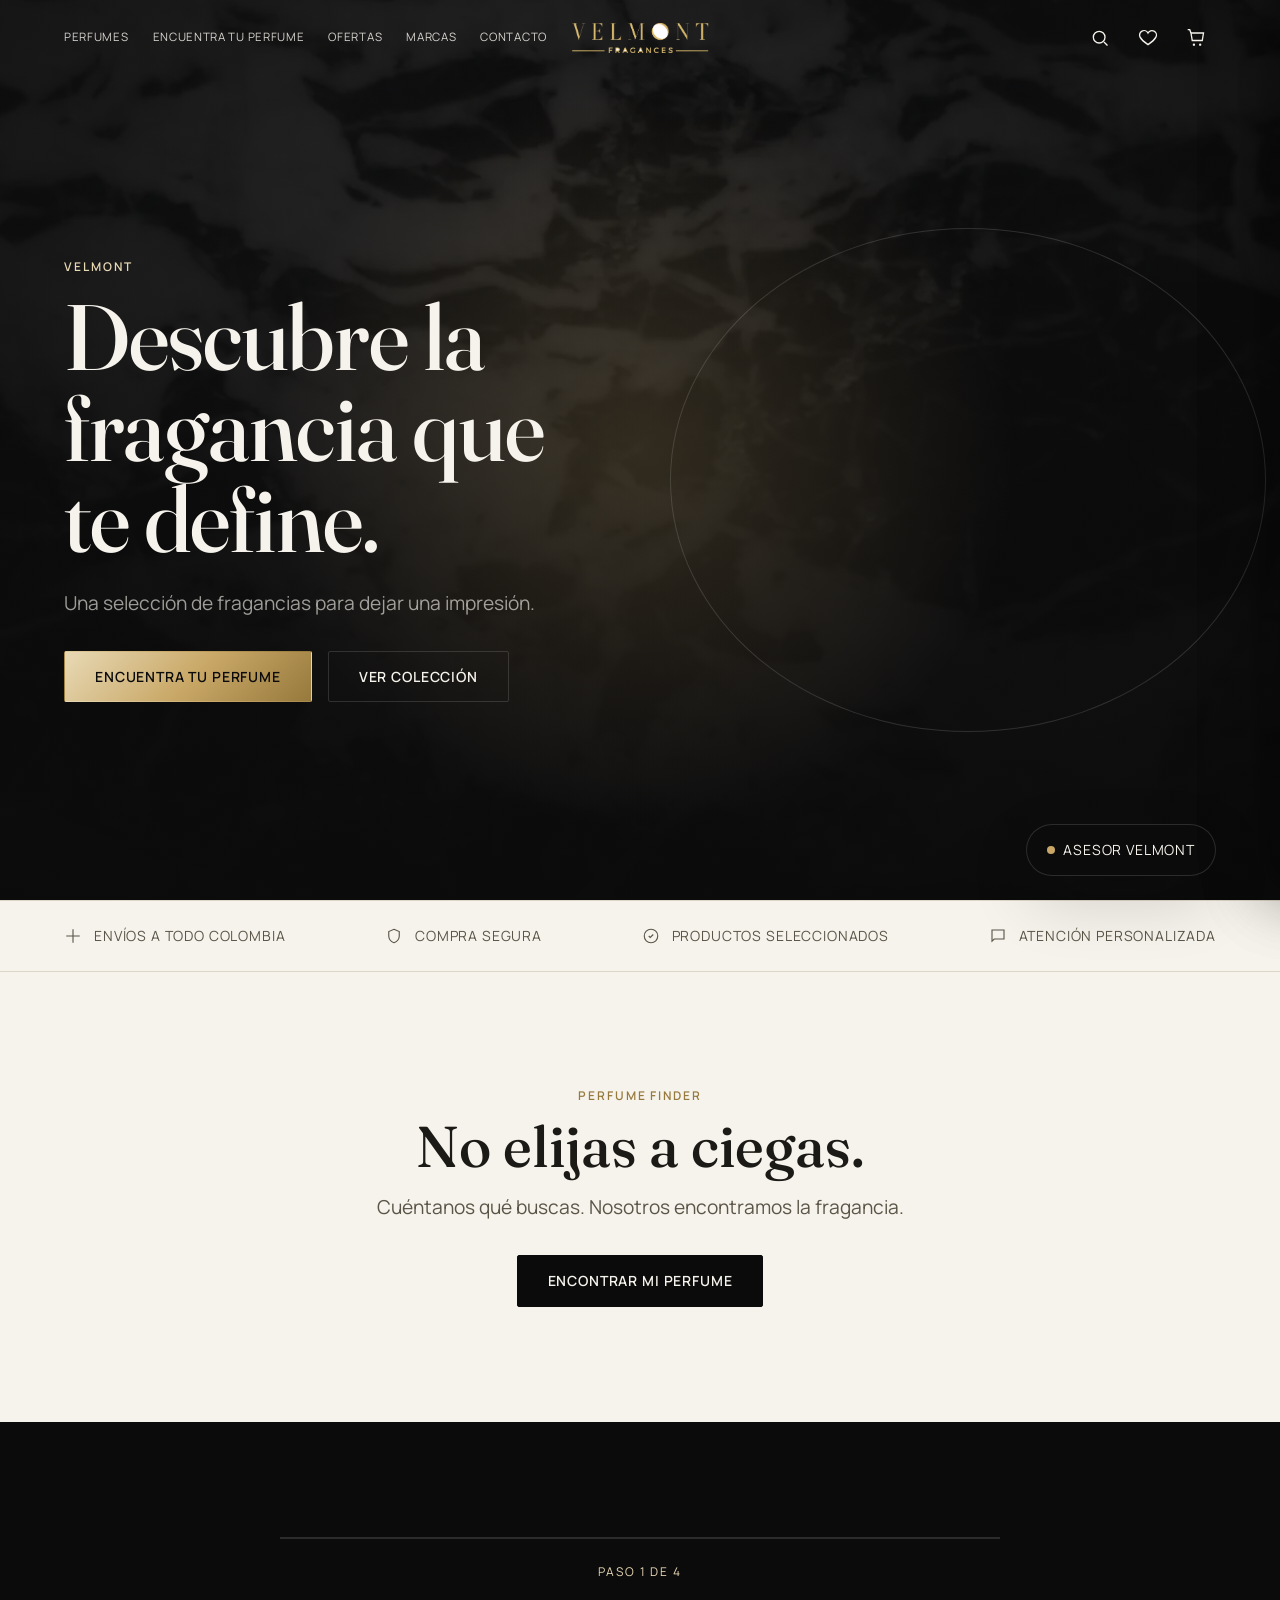
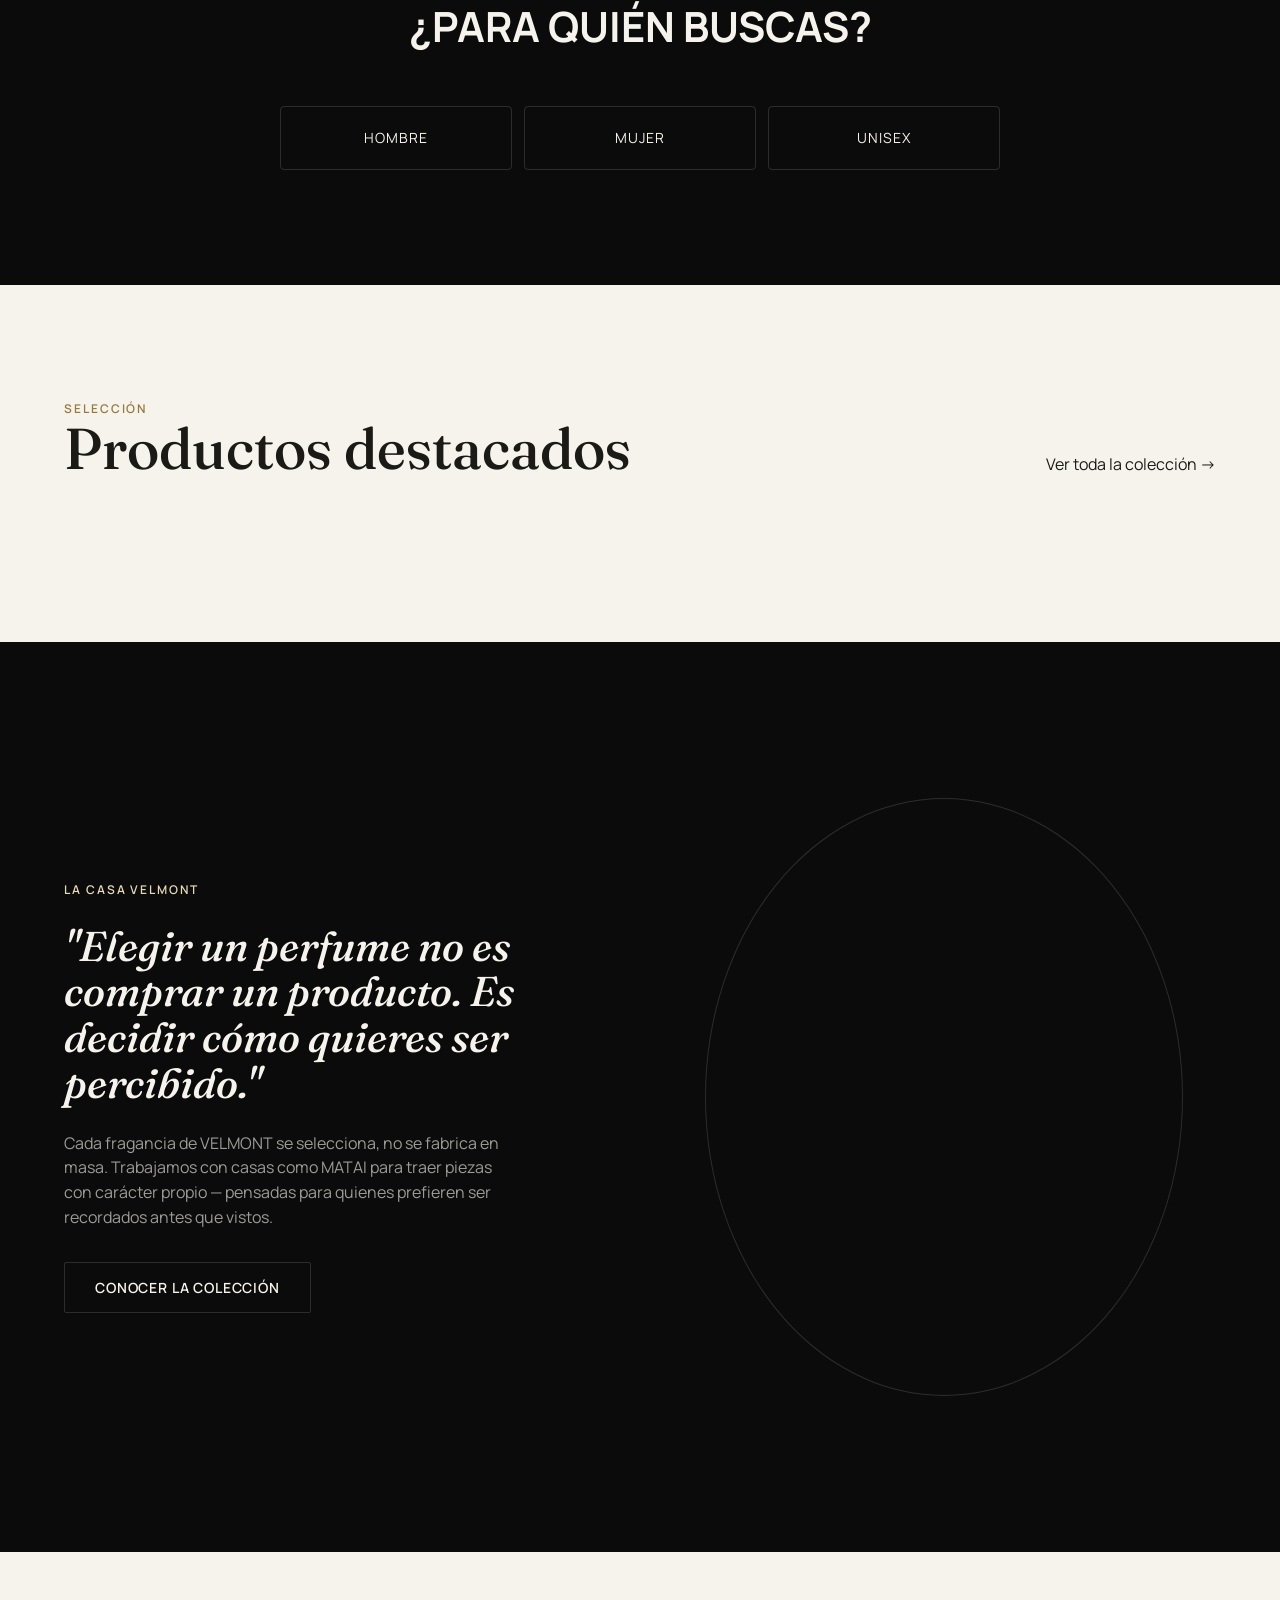
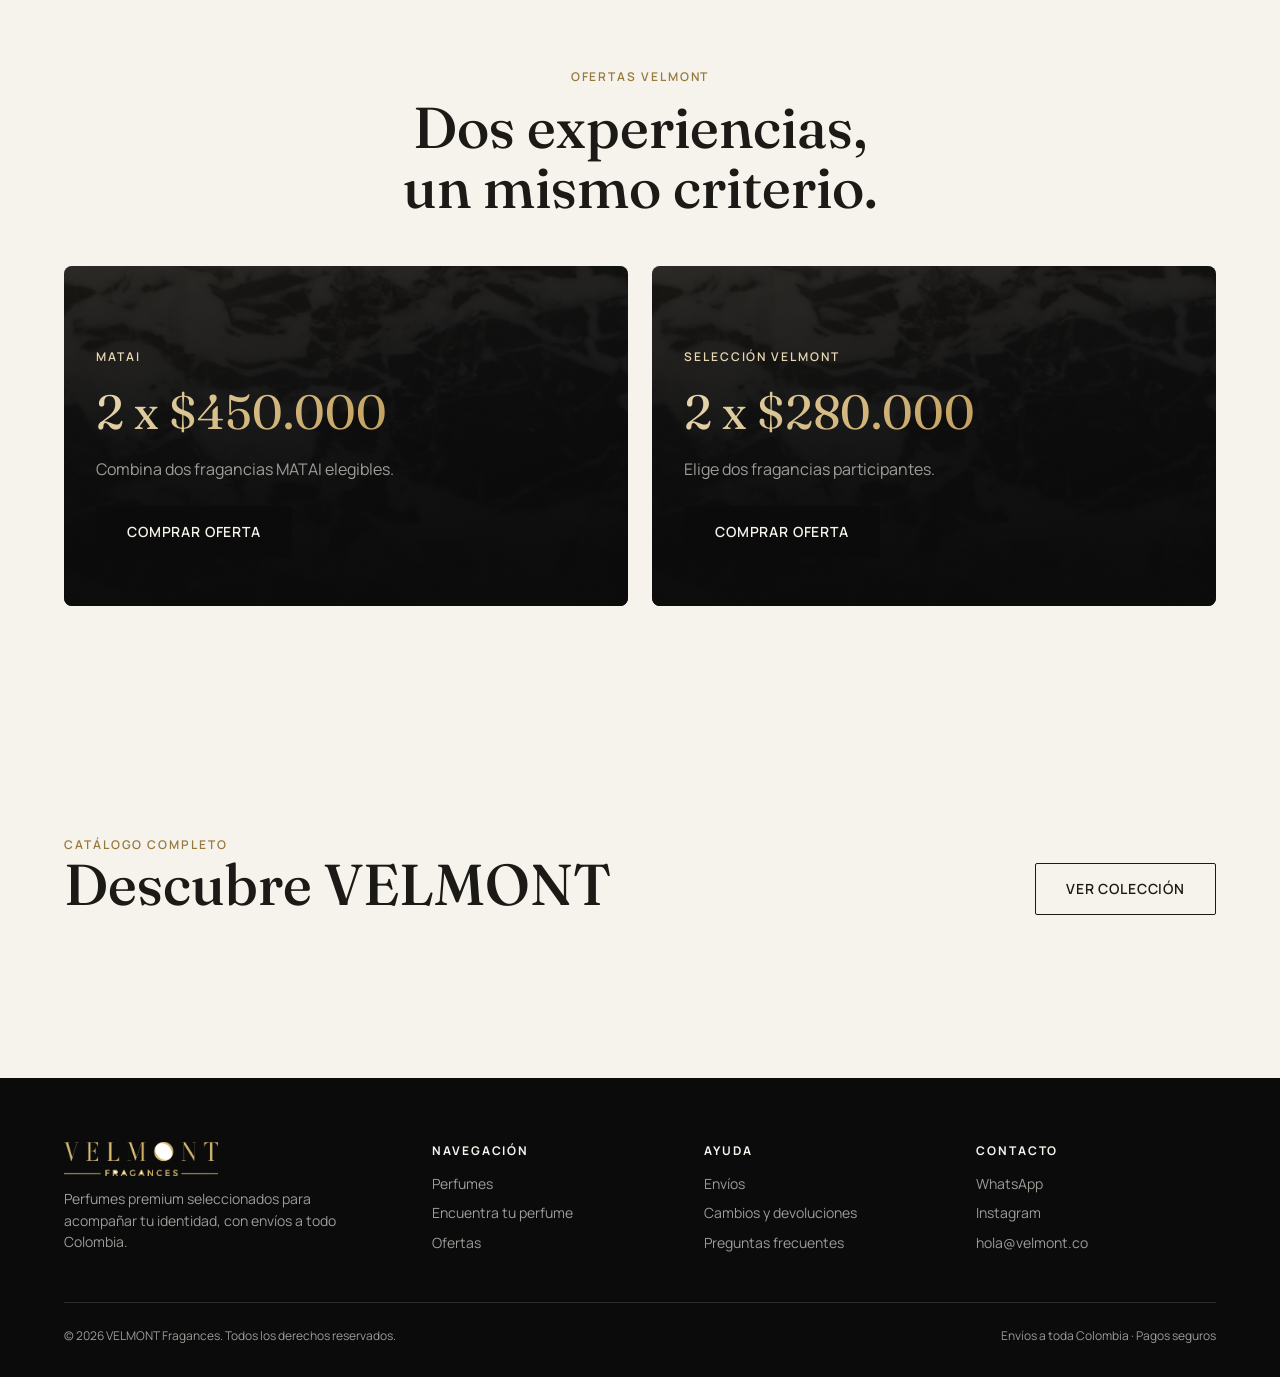
==== prototype/index.html @ fd4b8d19 "Add VELMONT prototype: full boutique perfume experience Complete static prototype (no build step) im" ====
<!doctype html>
<html lang="es">
<head>
<meta charset="utf-8">
<meta name="viewport" content="width=device-width, initial-scale=1">
<title>VELMONT — Tu fragancia. Tu identidad.</title>
<meta name="description" content="VELMONT: una selección de fragancias para dejar una impresión. Descubre tu perfume con nuestro asesor y encuentra tu identidad olfativa.">
<link rel="canonical" href="/">
<meta property="og:title" content="VELMONT — Tu fragancia. Tu identidad.">
<meta property="og:description" content="Una selección de fragancias para dejar una impresión.">
<meta property="og:type" content="website">
<link rel="icon" href="assets/img/logo/favicon-32.png" sizes="32x32">
<link rel="icon" href="assets/img/logo/favicon-192.png" sizes="192x192">
<link rel="apple-touch-icon" href="assets/img/logo/favicon-180.png">
<link rel="preconnect" href="https://fonts.googleapis.com">
<link rel="preconnect" href="https://fonts.gstatic.com" crossorigin>
<link rel="preload" as="image" href="assets/img/logo/velmont-logo-full@2x.png">
<link href="https://fonts.googleapis.com/css2?family=Fraunces:ital,opsz,wght@0,9..144,400;0,9..144,500;0,9..144,600;1,9..144,500&family=Manrope:wght@400;500;600;700&display=swap" rel="stylesheet">
<link rel="stylesheet" href="assets/css/tokens.css">
<link rel="stylesheet" href="assets/css/base.css">
<link rel="stylesheet" href="assets/css/components.css">
<script type="application/ld+json">
{
  "@context": "https://schema.org",
  "@type": "Organization",
  "name": "VELMONT",
  "description": "Boutique de perfumería. Una selección de fragancias para dejar una impresión.",
  "url": "/"
}
</script>
</head>
<body>

<div data-loading-screen>
  <div style="text-align:center">
    <img class="loading-mark" src="assets/img/logo/velmont-logo-full@2x.png" alt="VELMONT">
    <div class="loading-rule"></div>
  </div>
</div>

<header class="site-header" data-header>
  <div class="container site-header__inner">
    <nav class="site-header__nav">
      <a href="/collection.html" class="link-underline">Perfumes</a>
      <a href="/index.html#finder" class="link-underline">Encuentra tu perfume</a>
      <a href="/index.html#ofertas" class="link-underline">Ofertas</a>
      <a href="/index.html#marcas" class="link-underline">Marcas</a>
      <a href="/index.html#contacto" class="link-underline">Contacto</a>
    </nav>
    <a href="/" class="site-header__logo"><img src="assets/img/logo/velmont-wordmark.png" alt="VELMONT"></a>
    <div class="site-header__actions">
      <button class="icon-btn" data-search-open aria-label="Buscar">
        <svg width="20" height="20" viewBox="0 0 24 24" fill="none" stroke="currentColor" stroke-width="1.6"><circle cx="11" cy="11" r="7"/><path d="m21 21-4.3-4.3"/></svg>
      </button>
      <button class="icon-btn" data-favorites-open aria-label="Favoritos">
        <svg width="20" height="20" viewBox="0 0 24 24" fill="none" stroke="currentColor" stroke-width="1.6"><path d="M12 20s-7-4.4-9.5-9A5 5 0 0 1 12 6a5 5 0 0 1 9.5 5c-2.5 4.6-9.5 9-9.5 9Z"/></svg>
        <span class="cart-badge is-hidden" data-favorites-count>0</span>
      </button>
      <button class="icon-btn" data-cart-open aria-label="Carrito">
        <svg width="20" height="20" viewBox="0 0 24 24" fill="none" stroke="currentColor" stroke-width="1.6"><path d="M6 6h15l-1.5 9h-12z"/><path d="M6 6 4.5 2H2"/><circle cx="9.5" cy="20" r="1.4" fill="currentColor" stroke="none"/><circle cx="17" cy="20" r="1.4" fill="currentColor" stroke="none"/></svg>
        <span class="cart-badge is-hidden" data-cart-count>0</span>
      </button>
      <button class="icon-btn nav-toggle" data-nav-toggle aria-label="Abrir menú" aria-expanded="false">
        <svg width="20" height="20" viewBox="0 0 24 24" fill="none" stroke="currentColor" stroke-width="1.6"><path d="M3 6h18M3 12h18M3 18h18"/></svg>
      </button>
    </div>
  </div>
</header>

<div class="nav-panel" data-nav-panel>
  <button class="icon-btn nav-panel__close" data-nav-toggle aria-label="Cerrar menú">&times;</button>
  <nav class="nav-panel__links">
    <a href="/collection.html">Perfumes</a>
    <a href="/index.html#finder">Encuentra tu perfume</a>
    <a href="/index.html#ofertas">Ofertas</a>
    <a href="/index.html#marcas">Marcas</a>
    <a href="/index.html#contacto">Contacto</a>
    <button type="button" data-favorites-open>Favoritos</button>
  </nav>
</div>

<main>

  <!-- HERO -->
  <section class="hero" data-hero-parallax data-surface="dark">
    <div class="hero__bg" data-parallax-layer="-8"></div>
    <div class="hero__scrim"></div>
    <div class="hero__glow" data-parallax-layer="6"></div>
    <div class="container hero__inner">
      <div class="hero__copy" data-reveal>
        <p class="eyebrow hero__eyebrow">VELMONT</p>
        <h1 class="h-display hero__title">Descubre la<br>fragancia que<br>te define.</h1>
        <p class="lede hero__lede">Una selección de fragancias para dejar una impresión.</p>
        <div class="hero__ctas">
          <a href="#finder" class="btn btn--primary">Encuentra tu perfume</a>
          <a href="/collection.html" class="btn btn--ghost">Ver colección</a>
        </div>
      </div>
      <div class="hero__stage">
        <div class="hero__ring" data-parallax-layer="10"></div>
        <div class="hero__bottle" id="hero-bottle" data-parallax-layer="26"></div>
      </div>
    </div>
  </section>

  <!-- TRUST BAR -->
  <section class="trust-bar">
    <div class="container trust-bar__inner">
      <div class="trust-item"><svg viewBox="0 0 24 24" fill="none" stroke="currentColor" stroke-width="1.5"><path d="M3 12h18M12 3v18"/></svg>Envíos a todo Colombia</div>
      <div class="trust-item"><svg viewBox="0 0 24 24" fill="none" stroke="currentColor" stroke-width="1.5"><path d="M12 3l7 3v6c0 4.5-3 7.5-7 9-4-1.5-7-4.5-7-9V6z"/></svg>Compra segura</div>
      <div class="trust-item"><svg viewBox="0 0 24 24" fill="none" stroke="currentColor" stroke-width="1.5"><circle cx="12" cy="12" r="9"/><path d="M9 12l2 2 4-4"/></svg>Productos seleccionados</div>
      <div class="trust-item"><svg viewBox="0 0 24 24" fill="none" stroke="currentColor" stroke-width="1.5"><path d="M4 4h16v12H7l-3 3z"/></svg>Atención personalizada</div>
    </div>
  </section>

  <!-- NO SABES QUE PERFUME ELEGIR -->
  <section class="section finder-teaser" id="finder">
    <div class="container">
      <p class="eyebrow" data-reveal>Perfume finder</p>
      <h2 class="h-section finder-teaser__title" data-reveal>No elijas a ciegas.</h2>
      <p class="lede finder-teaser__lede" data-reveal>Cuéntanos qué buscas. Nosotros encontramos la fragancia.</p>
      <a href="#finder-quiz" class="btn btn--primary finder-teaser__cta" data-reveal>Encontrar mi perfume</a>
    </div>
  </section>

  <!-- FINDER -->
  <section class="section finder-section" id="finder-quiz" data-surface="dark">
    <div class="container" data-finder-root></div>
  </section>

  <!-- DESTACADOS -->
  <section class="section" data-surface="light">
    <div class="container">
      <div class="section-head section-head--split">
        <div>
          <p class="eyebrow" data-reveal>Selección</p>
          <h2 class="h-section" data-reveal>Productos destacados</h2>
        </div>
        <a href="/collection.html" class="link-underline" data-reveal>Ver toda la colección →</a>
      </div>
      <div class="product-grid" data-layout="editorial" data-featured-grid></div>
    </div>
  </section>

  <!-- EDITORIAL -->
  <section class="section editorial" data-surface="dark">
    <div class="container editorial__inner">
      <div data-reveal>
        <p class="eyebrow">La casa VELMONT</p>
        <p class="h-editorial editorial__quote">"Elegir un perfume no es comprar un producto. Es decidir cómo quieres ser percibido."</p>
        <p class="editorial__body">Cada fragancia de VELMONT se selecciona, no se fabrica en masa. Trabajamos con casas como MATAI para traer piezas con carácter propio — pensadas para quienes prefieren ser recordados antes que vistos.</p>
        <a href="/collection.html" class="btn btn--ghost" style="margin-top:32px">Conocer la colección</a>
      </div>
      <div class="editorial__figure" data-reveal id="editorial-bottle"></div>
    </div>
  </section>

  <!-- OFERTAS -->
  <section class="section" id="ofertas" data-surface="light">
    <div class="section-head section-head--center container">
      <p class="eyebrow" data-reveal>Ofertas VELMONT</p>
      <h2 class="h-section" data-reveal>Dos experiencias, un mismo criterio.</h2>
    </div>
    <div class="container offers-grid">
      <article class="offer-card" data-reveal>
        <div class="offer-card__content">
          <p class="eyebrow offer-card__eyebrow">MATAI</p>
          <p class="offer-card__price gold-text">2 x $450.000</p>
          <p class="offer-card__copy">Combina dos fragancias MATAI elegibles.</p>
          <a href="/collection.html?promo=matai" class="btn btn--primary offer-card__cta">Comprar oferta</a>
        </div>
      </article>
      <article class="offer-card" data-reveal data-reveal-delay="1">
        <div class="offer-card__content">
          <p class="eyebrow offer-card__eyebrow">Selección VELMONT</p>
          <p class="offer-card__price gold-text">2 x $280.000</p>
          <p class="offer-card__copy">Elige dos fragancias participantes.</p>
          <a href="/collection.html?promo=seleccion" class="btn btn--primary offer-card__cta">Comprar oferta</a>
        </div>
      </article>
    </div>
  </section>

  <!-- COLECCION PREVIEW -->
  <section class="section" data-surface="light" id="marcas">
    <div class="container">
      <div class="section-head section-head--split">
        <div>
          <p class="eyebrow" data-reveal>Catálogo completo</p>
          <h2 class="h-section" data-reveal>Descubre VELMONT</h2>
        </div>
        <a href="/collection.html" class="btn btn--ghost" data-reveal>Ver colección</a>
      </div>
      <div class="product-grid" data-collection-preview></div>
    </div>
  </section>

</main>

<footer class="site-footer">
  <div class="container">
    <div class="site-footer__top">
      <div class="site-footer__brand">
        <img src="assets/img/logo/velmont-wordmark.png" alt="VELMONT">
        <p>Perfumes premium seleccionados para acompañar tu identidad, con envíos a todo Colombia.</p>
      </div>
      <div>
        <h4>Navegación</h4>
        <ul>
          <li><a href="/collection.html" class="link-underline">Perfumes</a></li>
          <li><a href="/index.html#finder" class="link-underline">Encuentra tu perfume</a></li>
          <li><a href="/index.html#ofertas" class="link-underline">Ofertas</a></li>
        </ul>
      </div>
      <div>
        <h4>Ayuda</h4>
        <ul>
          <li><a href="#" class="link-underline">Envíos</a></li>
          <li><a href="#" class="link-underline">Cambios y devoluciones</a></li>
          <li><a href="#" class="link-underline">Preguntas frecuentes</a></li>
        </ul>
      </div>
      <div id="contacto">
        <h4>Contacto</h4>
        <ul>
          <li><a href="#" class="link-underline">WhatsApp</a></li>
          <li><a href="#" class="link-underline">Instagram</a></li>
          <li><a href="#" class="link-underline">hola@velmont.co</a></li>
        </ul>
      </div>
    </div>
    <div class="site-footer__bottom">
      <span>© 2026 VELMONT Fragances. Todos los derechos reservados.</span>
      <span>Envíos a toda Colombia · Pagos seguros</span>
    </div>
  </div>
</footer>

<div data-cart-root></div>
<div data-favorites-root></div>
<div data-search-root></div>
<div data-assistant-root></div>

<script type="module" src="assets/js/home.js"></script>
</body>
</html>
---- prototype/assets/css/tokens.css ----
/* ==========================================================================
   VELMONT — Design Tokens
   Boutique de perfumería + editorial de lujo.
   Paleta: negro profundo, blanco/hueso, neutros cálidos, dorado (metal, no amarillo).
   ========================================================================== */

:root{
  /* ---- Color: base ---- */
  --black:        #0B0B0C;
  --black-soft:   #141311;
  --ink:          #1C1A16;
  --paper:        #F6F3EC;
  --paper-dim:    #EFEAE0;
  --sand:         #E7E1D3;
  --taupe:        #8C8272;
  --taupe-dark:   #5B5548;
  --line:         #DDD6C6;
  --line-on-dark: rgba(246,243,236,0.14);

  /* ---- Color: gold (metal gradient, never flat yellow) ---- */
  --gold-light:   #E8D9B5;
  --gold:         #C9A867;
  --gold-deep:    #96793C;
  --gold-grad:    linear-gradient(135deg, var(--gold-light) 0%, var(--gold) 52%, var(--gold-deep) 100%);
  --gold-grad-soft: linear-gradient(135deg, var(--gold-light) 0%, var(--gold) 100%);

  /* ---- Color: semantic ---- */
  --surface: var(--paper);
  --surface-alt: var(--paper-dim);
  --on-surface: var(--ink);
  --on-surface-dim: var(--taupe-dark);
  --surface-inverse: var(--black);
  --on-surface-inverse: var(--paper);
  --on-surface-inverse-dim: rgba(246,243,236,0.62);

  /* ---- Type ---- */
  --font-display: 'Fraunces', 'Iowan Old Style', Georgia, serif;
  --font-body: 'Manrope', 'Segoe UI', -apple-system, sans-serif;

  --tracking-label: 0.16em;
  --tracking-wide: 0.06em;

  /* Fluid type scale */
  --fs-display-1: clamp(2.6rem, 6vw + 1rem, 6.4rem);
  --fs-display-2: clamp(2rem, 4vw + 1rem, 3.6rem);
  --fs-h2: clamp(1.6rem, 2.4vw + 1rem, 2.6rem);
  --fs-h3: clamp(1.2rem, 1.2vw + 1rem, 1.5rem);
  --fs-body-lg: clamp(1.05rem, 0.4vw + 1rem, 1.2rem);
  --fs-body: 1rem;
  --fs-small: 0.875rem;
  --fs-label: 0.75rem;

  /* ---- Spacing (8pt-ish rhythm) ---- */
  --sp-1: 4px;
  --sp-2: 8px;
  --sp-3: 12px;
  --sp-4: 16px;
  --sp-5: 24px;
  --sp-6: 32px;
  --sp-7: 48px;
  --sp-8: 64px;
  --sp-9: 96px;
  --sp-10: 128px;

  --section-pad-y: clamp(56px, 9vw, 140px);
  --gutter: clamp(20px, 5vw, 64px);
  --max-w: 1440px;

  /* ---- Motion ---- */
  --ease-out: cubic-bezier(.16,1,.3,1);
  --ease-in-out: cubic-bezier(.65,0,.35,1);
  --dur-fast: 180ms;
  --dur-base: 320ms;
  --dur-slow: 560ms;

  /* ---- Elevation ---- */
  --shadow-sm: 0 2px 8px rgba(11,11,12,0.06);
  --shadow-md: 0 12px 32px rgba(11,11,12,0.10);
  --shadow-lg: 0 24px 64px rgba(11,11,12,0.16);
  --shadow-gold: 0 8px 24px rgba(150,121,60,0.25);

  --radius-sm: 2px;
  --radius-md: 4px;
  --radius-lg: 8px;

  --header-h: 76px;
}

/* Data-surface hook so components can flip contexts cleanly (light block vs dark block) */
[data-surface="dark"]{
  --surface: var(--black);
  --surface-alt: var(--black-soft);
  --on-surface: var(--paper);
  --on-surface-dim: rgba(246,243,236,0.62);
  --line: var(--line-on-dark);
}
---- prototype/assets/css/base.css ----
/* ==========================================================================
   VELMONT — Base: reset, tipografia, layout, utilidades
   ========================================================================== */

*, *::before, *::after { box-sizing: border-box; }
html { -webkit-text-size-adjust: 100%; scroll-behavior: smooth; }
@media (prefers-reduced-motion: reduce) { html { scroll-behavior: auto; } }

html.no-scroll, html.no-scroll body { overflow: hidden; height: 100%; }

body {
  margin: 0;
  background: var(--surface);
  color: var(--on-surface);
  font-family: var(--font-body);
  font-size: var(--fs-body);
  line-height: 1.55;
  -webkit-font-smoothing: antialiased;
  overflow-x: hidden;
}

img, svg { max-width: 100%; display: block; }
a { color: inherit; text-decoration: none; }
button { font: inherit; color: inherit; background: none; border: 0; cursor: pointer; }
input { font: inherit; }
ul { list-style: none; margin: 0; padding: 0; }
h1, h2, h3, h4, p { margin: 0; }

::selection { background: var(--gold); color: var(--black); }

/* ---- Tipografia ---- */
.eyebrow {
  font-family: var(--font-body);
  font-size: var(--fs-label);
  letter-spacing: var(--tracking-label);
  text-transform: uppercase;
  color: var(--gold-deep);
  font-weight: 600;
}
[data-surface="dark"] .eyebrow { color: var(--gold-light); }

.h-display { font-family: var(--font-display); font-size: var(--fs-display-1); line-height: 0.98; font-weight: 500; letter-spacing: -0.01em; }
.h-section { font-family: var(--font-display); font-size: var(--fs-display-2); line-height: 1.04; font-weight: 500; }
.h-editorial { font-family: var(--font-display); font-size: var(--fs-h2); line-height: 1.1; font-weight: 500; font-style: italic; }
.h-card { font-family: var(--font-display); font-size: var(--fs-h3); font-weight: 500; }

.lede { font-size: var(--fs-body-lg); color: var(--on-surface-dim); max-width: 46ch; }

.gold-text {
  background: var(--gold-grad);
  -webkit-background-clip: text; background-clip: text; color: transparent;
}

/* ---- Layout ---- */
.container {
  max-width: var(--max-w);
  margin-inline: auto;
  padding-inline: var(--gutter);
}

.section {
  padding-block: var(--section-pad-y);
  position: relative;
}

.section-head {
  display: flex;
  flex-direction: column;
  gap: var(--sp-3);
  margin-bottom: var(--sp-7);
  max-width: 640px;
}
.section-head--center { margin-inline: auto; text-align: center; align-items: center; }
.section-head--split { flex-direction: row; align-items: flex-end; justify-content: space-between; max-width: none; gap: var(--sp-5); }
@media (max-width: 720px) { .section-head--split { flex-direction: column; align-items: flex-start; } }

.visually-hidden {
  position: absolute; width: 1px; height: 1px; padding: 0; margin: -1px;
  overflow: hidden; clip: rect(0,0,0,0); white-space: nowrap; border: 0;
}

/* ---- Botones ---- */
.btn {
  display: inline-flex; align-items: center; justify-content: center; gap: var(--sp-2);
  padding: 14px 30px;
  font-size: var(--fs-small);
  font-weight: 600;
  letter-spacing: var(--tracking-wide);
  text-transform: uppercase;
  border-radius: var(--radius-sm);
  transition: transform var(--dur-fast) var(--ease-out), box-shadow var(--dur-fast) var(--ease-out), background var(--dur-fast), color var(--dur-fast), border-color var(--dur-fast);
  white-space: nowrap;
}
.btn--primary {
  background: var(--black);
  color: var(--paper);
  border: 1px solid var(--black);
}
.btn--primary:hover { background: var(--ink); box-shadow: var(--shadow-md); transform: translateY(-1px); }
[data-surface="dark"] .btn--primary { background: var(--gold-grad); color: var(--black); border-color: transparent; }
[data-surface="dark"] .btn--primary:hover { box-shadow: var(--shadow-gold); }

.btn--ghost {
  background: transparent;
  color: var(--on-surface);
  border: 1px solid var(--on-surface);
}
.btn--ghost:hover { background: var(--on-surface); color: var(--surface); }
[data-surface="dark"] .btn--ghost { border-color: var(--line-on-dark); color: var(--paper); }
[data-surface="dark"] .btn--ghost:hover { background: var(--paper); color: var(--black); }

.btn--tiny { padding: 9px 16px; font-size: 0.7rem; }
.btn--block { width: 100%; }
.btn:disabled { opacity: 0.4; cursor: not-allowed; transform: none !important; }

.link-underline {
  position: relative;
  padding-bottom: 2px;
  background-image: var(--gold-grad);
  background-size: 0% 1px;
  background-repeat: no-repeat;
  background-position: left bottom;
  transition: background-size var(--dur-base) var(--ease-out);
}
.link-underline:hover { background-size: 100% 1px; }

.icon-btn {
  width: 40px; height: 40px;
  display: inline-flex; align-items: center; justify-content: center;
  font-size: 1.4rem; line-height: 1;
  border-radius: 50%;
  transition: background var(--dur-fast);
}
.icon-btn:hover { background: rgba(0,0,0,0.06); }
[data-surface="dark"] .icon-btn:hover { background: rgba(255,255,255,0.1); }

/* ---- Reveal on scroll ---- */
[data-reveal] {
  opacity: 0;
  transform: translateY(24px);
  transition: opacity 700ms var(--ease-out), transform 700ms var(--ease-out);
}
[data-reveal].is-revealed { opacity: 1; transform: translateY(0); }
[data-reveal="fade"] { transform: none; }
[data-reveal-delay="1"] { transition-delay: 90ms; }
[data-reveal-delay="2"] { transition-delay: 180ms; }
[data-reveal-delay="3"] { transition-delay: 270ms; }

/* ---- Loading screen ---- */
[data-loading-screen] {
  position: fixed; inset: 0; z-index: 999;
  background: var(--black);
  display: flex; align-items: center; justify-content: center;
  transition: opacity 650ms var(--ease-in-out);
}
[data-loading-screen].is-hidden { opacity: 0; pointer-events: none; }
.loading-mark { width: min(46vw, 220px); opacity: 0; animation: loadingIn 900ms var(--ease-out) forwards; }
.loading-rule { width: 120px; height: 1px; background: var(--gold-grad); margin: var(--sp-4) auto 0; transform: scaleX(0); animation: ruleIn 700ms 500ms var(--ease-out) forwards; }
@keyframes loadingIn { from { opacity: 0; transform: translateY(10px) scale(0.98); filter: blur(6px); } to { opacity: 1; transform: none; filter: blur(0); } }
@keyframes ruleIn { to { transform: scaleX(1); } }
@media (prefers-reduced-motion: reduce) {
  .loading-mark, .loading-rule { animation: none; opacity: 1; transform: none; }
}

/* ---- Toast ---- */
.toast {
  position: fixed; left: 50%; bottom: 28px; transform: translate(-50%, 16px);
  background: var(--black); color: var(--paper);
  padding: 12px 22px; border-radius: 999px;
  font-size: var(--fs-label); letter-spacing: var(--tracking-label); text-transform: uppercase;
  opacity: 0; pointer-events: none; z-index: 400;
  transition: opacity var(--dur-base) var(--ease-out), transform var(--dur-base) var(--ease-out);
  box-shadow: var(--shadow-lg);
}
.toast.is-visible { opacity: 1; transform: translate(-50%, 0); pointer-events: auto; }

@media (max-width: 640px) {
  .btn { padding: 13px 22px; }
}
---- prototype/assets/css/components.css ----
/* ==========================================================================
   VELMONT — Componentes
   ========================================================================== */

/* ---------------- Header ---------------- */
.site-header {
  position: fixed; top: 0; left: 0; right: 0; z-index: 200;
  height: var(--header-h);
  display: flex; align-items: center;
  background: transparent;
  border-bottom: 1px solid transparent;
  transition: background var(--dur-base) var(--ease-out), border-color var(--dur-base) var(--ease-out), backdrop-filter var(--dur-base);
}
.site-header.is-scrolled {
  background: rgba(11,11,12,0.72);
  backdrop-filter: blur(14px) saturate(140%);
  -webkit-backdrop-filter: blur(14px) saturate(140%);
  border-bottom-color: var(--line-on-dark);
}
body[data-header-theme="light"] .site-header.is-scrolled {
  background: rgba(246,243,236,0.82);
  border-bottom-color: var(--line);
}
.site-header__inner {
  width: 100%;
  position: relative;
  display: flex;
  align-items: center;
  justify-content: space-between;
  gap: var(--sp-4);
}
.site-header__nav { display: flex; gap: var(--sp-5); }
.site-header__nav a {
  font-size: 0.72rem; letter-spacing: var(--tracking-wide); text-transform: uppercase;
  white-space: nowrap;
  color: var(--paper); opacity: 0.86;
  transition: opacity var(--dur-fast);
}
body[data-header-theme="light"] .site-header__nav a { color: var(--ink); }
.site-header__nav a:hover { opacity: 1; }

.site-header__logo {
  position: absolute; left: 50%; top: 50%; transform: translate(-50%, -50%);
  display: flex; align-items: center;
}
.site-header__logo img { height: 30px; width: auto; }

.site-header__actions { margin-left: auto; display: flex; align-items: center; justify-content: flex-end; gap: var(--sp-2); }
.site-header__actions .icon-btn { color: var(--paper); position: relative; }
body[data-header-theme="light"] .site-header__actions .icon-btn { color: var(--ink); }
.cart-badge {
  position: absolute; top: 2px; right: 2px;
  min-width: 16px; height: 16px; padding: 0 3px;
  border-radius: 999px; background: var(--gold-grad); color: var(--black);
  font-size: 10px; font-weight: 700; line-height: 16px; text-align: center;
}
.cart-badge.is-hidden { display: none; }

.nav-toggle { display: none; }

@media (max-width: 960px) {
  .site-header__nav { display: none; }
  .nav-toggle { display: inline-flex; }
  .site-header__logo img { height: 24px; }
  [data-favorites-open] { display: none; }
}

@media (max-width: 420px) {
  .site-header__logo img { height: 19px; }
  .site-header__actions { gap: 0; }
  .site-header__actions .icon-btn { width: 34px; height: 34px; }
}

/* mobile nav panel */
.nav-panel {
  position: fixed; inset: 0; z-index: 210;
  background: var(--black); color: var(--paper);
  transform: translateY(-100%);
  transition: transform var(--dur-slow) var(--ease-in-out);
  display: flex; flex-direction: column;
  padding: var(--sp-7) var(--gutter);
}
.nav-panel.is-open { transform: translateY(0); }
.nav-panel__close { align-self: flex-end; color: var(--paper); }
.nav-panel__links { display: flex; flex-direction: column; gap: var(--sp-5); margin-top: var(--sp-8); }
.nav-panel__links a, .nav-panel__links button { font-family: var(--font-display); font-size: 2rem; text-align: left; }

/* ---------------- Hero ---------------- */
.hero {
  position: relative;
  min-height: 100svh;
  display: flex; align-items: center;
  background: var(--black); color: var(--paper);
  overflow: hidden;
}
.hero__bg {
  position: absolute; inset: -4%;
  background-image: url('../img/marble-dark.webp');
  background-size: cover; background-position: center;
  opacity: 0.5;
}
.hero__scrim {
  position: absolute; inset: 0;
  background: radial-gradient(120% 90% at 50% 20%, rgba(11,11,12,0.35) 0%, rgba(11,11,12,0.88) 62%, var(--black) 100%);
}
.hero__glow {
  position: absolute; width: 60vw; height: 60vw; max-width: 760px; max-height: 760px;
  border-radius: 50%;
  background: radial-gradient(circle, rgba(201,168,103,0.20) 0%, rgba(201,168,103,0) 70%);
  top: 8%; left: 50%; transform: translateX(-50%);
  pointer-events: none;
}
.hero__inner {
  position: relative; z-index: 2;
  width: 100%;
  padding-top: calc(var(--header-h) + var(--sp-7));
  padding-bottom: var(--sp-8);
  display: grid;
  grid-template-columns: 1.1fr 0.9fr;
  align-items: center;
  gap: var(--sp-7);
}
.hero__copy { max-width: 560px; }
.hero__eyebrow { color: var(--gold-light); }
.hero__title { margin-top: var(--sp-4); color: var(--paper); }
.hero__lede { margin-top: var(--sp-5); color: var(--on-surface-inverse-dim); }
.hero__ctas { margin-top: var(--sp-6); display: flex; gap: var(--sp-4); flex-wrap: wrap; }

.hero__stage { position: relative; display: flex; align-items: center; justify-content: center; min-height: 420px; }
.hero__bottle { width: min(60vw, 320px); filter: drop-shadow(0 40px 60px rgba(0,0,0,0.55)); }
.hero__bottle svg { width: 100%; height: auto; }
.hero__ring {
  position: absolute; width: 120%; height: 120%;
  border: 1px solid var(--line-on-dark); border-radius: 50%;
}

@media (max-width: 960px) {
  .hero__inner { grid-template-columns: 1fr; text-align: left; }
  .hero__stage { order: -1; min-height: 260px; }
  .hero__bottle { width: 180px; }
}

/* ---------------- Trust bar ---------------- */
.trust-bar {
  border-block: 1px solid var(--line);
  background: var(--surface);
}
.trust-bar__inner {
  display: flex; flex-wrap: wrap; justify-content: space-between; gap: var(--sp-5);
  padding-block: var(--sp-5);
}
.trust-item { display: flex; align-items: center; gap: var(--sp-3); font-size: var(--fs-small); letter-spacing: var(--tracking-wide); text-transform: uppercase; color: var(--on-surface-dim); }
.trust-item svg { width: 18px; height: 18px; flex: none; }

/* ---------------- Finder teaser ---------------- */
.finder-teaser {
  background: var(--surface);
  text-align: center;
}
.finder-teaser__title { margin-top: var(--sp-3); }
.finder-teaser__lede { margin: var(--sp-4) auto 0; }
.finder-teaser__cta { margin-top: var(--sp-6); }

/* ---------------- Finder (quiz) ---------------- */
.finder-section { background: var(--black); color: var(--paper); }
.finder { max-width: 720px; margin-inline: auto; text-align: center; }
.finder__progress { height: 2px; background: var(--line-on-dark); margin-bottom: var(--sp-5); }
.finder__progress-fill { height: 100%; background: var(--gold-grad); transition: width var(--dur-slow) var(--ease-out); }
.finder__step-label { font-size: var(--fs-label); letter-spacing: var(--tracking-label); text-transform: uppercase; color: var(--gold-light); }
.finder__title { margin-top: var(--sp-3); font-size: var(--fs-h2); }
.finder__options {
  margin-top: var(--sp-7);
  display: grid; grid-template-columns: repeat(auto-fit, minmax(150px, 1fr)); gap: var(--sp-3);
}
.finder__option {
  padding: 20px 14px;
  border: 1px solid var(--line-on-dark);
  border-radius: var(--radius-md);
  font-size: var(--fs-small); letter-spacing: var(--tracking-wide); text-transform: uppercase;
  transition: border-color var(--dur-fast), background var(--dur-fast), transform var(--dur-fast);
}
.finder__option:hover { border-color: var(--gold); transform: translateY(-2px); }
.finder__option.is-selected { border-color: var(--gold); background: rgba(201,168,103,0.12); color: var(--gold-light); }
.finder__continue { margin-top: var(--sp-6); }
.finder__back { margin-top: var(--sp-5); font-size: var(--fs-small); color: var(--on-surface-inverse-dim); letter-spacing: var(--tracking-wide); }

.finder--loading { padding-block: var(--sp-8); }

.finder-results { margin-top: var(--sp-7); display: flex; flex-direction: column; gap: var(--sp-3); text-align: left; }
.finder-result {
  display: grid; grid-template-columns: 64px 1fr auto; gap: var(--sp-4); align-items: center;
  padding: var(--sp-4); border: 1px solid var(--line-on-dark); border-radius: var(--radius-md);
}
.finder-result__thumb { width: 64px; }
.finder-result__family { font-size: var(--fs-label); letter-spacing: var(--tracking-wide); text-transform: uppercase; color: var(--gold-light); }
.finder-result__name { font-family: var(--font-display); font-size: 1.2rem; margin-top: 2px; }
.finder-result__desc { color: var(--on-surface-inverse-dim); font-size: var(--fs-small); margin-top: 4px; max-width: 46ch; }
.finder-result__price { margin-top: 6px; font-weight: 600; }
.finder-result__actions { display: flex; flex-direction: column; gap: var(--sp-2); }
.finder__restart { margin-top: var(--sp-6); font-size: var(--fs-small); letter-spacing: var(--tracking-wide); text-transform: uppercase; color: var(--gold-light); }

@media (max-width: 640px) {
  .finder-result { grid-template-columns: 56px 1fr; }
  .finder-result__actions { grid-column: 1 / -1; flex-direction: row; }
}

/* ---------------- Product card / grid ---------------- */
.product-grid {
  display: grid; gap: var(--sp-5);
  grid-template-columns: repeat(4, 1fr);
}
.product-grid[data-layout="editorial"] .product-card:nth-child(6n+1) { grid-column: span 2; grid-row: span 2; }
.product-grid[data-layout="editorial"] .product-card:nth-child(6n+1) .product-card__thumb { min-height: 100%; }

@media (max-width: 1100px) { .product-grid { grid-template-columns: repeat(3, 1fr); } }
@media (max-width: 720px) {
  .product-grid { grid-template-columns: repeat(2, 1fr); gap: var(--sp-3); }
  .product-grid[data-layout="editorial"] .product-card:nth-child(6n+1) { grid-column: span 2; grid-row: span 1; }
}

.product-card {
  position: relative;
  display: flex; flex-direction: column;
  background: var(--surface-alt);
  border-radius: var(--radius-md);
  overflow: hidden;
  transition: box-shadow var(--dur-base) var(--ease-out);
}
.product-card:hover { box-shadow: var(--shadow-md); }
.product-card__thumb {
  position: relative;
  aspect-ratio: 3/4;
  display: flex; align-items: center; justify-content: center;
  padding: var(--sp-5);
  overflow: hidden;
}
.product-card__thumb svg { width: 62%; transition: transform var(--dur-slow) var(--ease-out); }
.product-card:hover .product-card__thumb svg { transform: translateY(-4px) scale(1.03); }
.product-card__badge {
  position: absolute; top: var(--sp-3); left: var(--sp-3);
  font-size: 10px; letter-spacing: var(--tracking-label); text-transform: uppercase;
  padding: 5px 10px; border-radius: 999px;
  background: var(--gold-grad); color: var(--black); font-weight: 700;
}
.product-card__quick {
  position: absolute; right: var(--sp-3); bottom: var(--sp-3);
  opacity: 0; transform: translateY(6px);
  transition: opacity var(--dur-base), transform var(--dur-base);
}
.product-card:hover .product-card__quick,
.product-card:focus-within .product-card__quick { opacity: 1; transform: none; }

.product-card__body { padding: var(--sp-4) var(--sp-5) var(--sp-5); display: flex; flex-direction: column; gap: 4px; }
.product-card__family { font-size: 10px; letter-spacing: var(--tracking-label); text-transform: uppercase; color: var(--on-surface-dim); }
.product-card__name { font-family: var(--font-display); font-size: 1.05rem; }
.product-card__price { margin-top: 6px; font-weight: 700; }
.product-card__link { position: absolute; inset: 0; z-index: 1; }
.product-card__quick, .product-card__badge { z-index: 2; }

.heart-btn {
  position: absolute; top: var(--sp-3); right: var(--sp-3); z-index: 2;
  width: 32px; height: 32px; border-radius: 50%;
  display: inline-flex; align-items: center; justify-content: center;
  background: rgba(246,243,236,0.85); color: var(--ink);
  transition: transform var(--dur-fast), color var(--dur-fast);
}
.heart-btn:hover { transform: scale(1.08); }
.heart-btn.is-active { color: #A8455A; }

/* ---------------- Filtros de coleccion ---------------- */
.filter-bar { display: flex; flex-wrap: wrap; gap: var(--sp-2); margin-bottom: var(--sp-6); }
.filter-chip {
  padding: 9px 18px; border-radius: 999px; border: 1px solid var(--line);
  font-size: var(--fs-small); letter-spacing: var(--tracking-wide); text-transform: uppercase;
  transition: all var(--dur-fast);
}
.filter-chip:hover { border-color: var(--gold); }
.filter-chip.is-active { background: var(--black); color: var(--paper); border-color: var(--black); }

/* ---------------- Editorial (dark story block) ---------------- */
.editorial { background: var(--black); color: var(--paper); overflow: hidden; }
.editorial__inner { display: grid; grid-template-columns: 1fr 1fr; gap: var(--sp-8); align-items: center; }
.editorial__figure { position: relative; aspect-ratio: 4/5; display: flex; align-items: center; justify-content: center; }
.editorial__figure .bottle-hero-svg { width: 46%; filter: drop-shadow(0 30px 50px rgba(0,0,0,0.5)); }
.editorial__figure::before {
  content: ''; position: absolute; inset: 6%;
  border: 1px solid var(--line-on-dark); border-radius: 50%;
}
.editorial__quote { font-size: var(--fs-h2); font-style: italic; margin-top: var(--sp-5); }
.editorial__body { margin-top: var(--sp-5); color: var(--on-surface-inverse-dim); max-width: 44ch; }

@media (max-width: 860px) {
  .editorial__inner { grid-template-columns: 1fr; }
  .editorial__figure { order: -1; aspect-ratio: 16/10; }
}

/* ---------------- Ofertas ---------------- */
.offers-grid { display: grid; grid-template-columns: 1fr 1fr; gap: var(--sp-5); }
@media (max-width: 860px) { .offers-grid { grid-template-columns: 1fr; } }

.offer-card {
  position: relative; overflow: hidden;
  border-radius: var(--radius-lg);
  padding: var(--sp-7) var(--sp-6);
  min-height: 340px;
  display: flex; flex-direction: column; justify-content: flex-end;
  color: var(--paper);
  background: linear-gradient(160deg, #1c1a16 0%, var(--black) 70%);
}
.offer-card::before {
  content: '';
  position: absolute; inset: 0;
  background-image: url('../img/marble-dark.webp');
  background-size: cover; background-position: center;
  opacity: 0.28; mix-blend-mode: luminosity;
}
.offer-card::after {
  content: '';
  position: absolute; inset: 0;
  background: linear-gradient(180deg, rgba(11,11,12,0.1) 0%, rgba(11,11,12,0.92) 85%);
}
.offer-card__content { position: relative; z-index: 1; }
.offer-card__eyebrow { color: var(--gold-light); }
.offer-card__price { font-family: var(--font-display); font-size: clamp(2.2rem, 4vw, 3rem); margin-top: var(--sp-2); }
.offer-card__copy { margin-top: var(--sp-2); color: var(--on-surface-inverse-dim); max-width: 34ch; }
.offer-card__cta { margin-top: var(--sp-5); }

/* ---------------- Cross-sell / profile bars (PDP) ---------------- */
.profile-bars { display: flex; flex-direction: column; gap: var(--sp-3); }
.profile-bar { display: grid; grid-template-columns: 110px 1fr; align-items: center; gap: var(--sp-3); }
.profile-bar__label { font-size: var(--fs-label); letter-spacing: var(--tracking-wide); text-transform: uppercase; color: var(--on-surface-dim); }
.profile-bar__track { height: 4px; background: var(--line); border-radius: 999px; overflow: hidden; }
.profile-bar__fill { height: 100%; background: var(--gold-grad); border-radius: 999px; }

/* ---------------- Cart drawer ---------------- */
.cart-overlay {
  position: fixed; inset: 0; background: rgba(11,11,12,0.5);
  opacity: 0; pointer-events: none; transition: opacity var(--dur-base); z-index: 300;
}
.cart-overlay.is-open { opacity: 1; pointer-events: auto; }

.cart-drawer {
  position: fixed; top: 0; right: 0; bottom: 0; z-index: 301;
  width: min(420px, 100vw);
  background: var(--paper); color: var(--ink);
  display: flex; flex-direction: column;
  transform: translateX(100%);
  transition: transform var(--dur-slow) var(--ease-in-out);
  box-shadow: -20px 0 60px rgba(0,0,0,0.2);
}
.cart-drawer.is-open { transform: translateX(0); }
.cart-drawer__head { display: flex; align-items: center; justify-content: space-between; padding: var(--sp-5) var(--sp-5) var(--sp-4); border-bottom: 1px solid var(--line); }
.cart-drawer__head h2 { font-family: var(--font-display); font-size: 1.3rem; }
.cart-drawer__body { flex: 1; overflow-y: auto; padding: var(--sp-5); }
.cart-drawer__foot { padding: var(--sp-5); border-top: 1px solid var(--line); display: flex; flex-direction: column; gap: var(--sp-3); }

.cart-empty { text-align: center; padding-block: var(--sp-8); display: flex; flex-direction: column; gap: var(--sp-4); align-items: center; color: var(--on-surface-dim); }

.cart-lines { display: flex; flex-direction: column; gap: var(--sp-4); }
.cart-line { display: grid; grid-template-columns: 56px 1fr auto; gap: var(--sp-3); align-items: center; }
.cart-line__thumb { width: 56px; }
.cart-line__name { font-family: var(--font-display); font-size: 1rem; }
.cart-line__family { font-size: 11px; text-transform: uppercase; letter-spacing: var(--tracking-wide); color: var(--on-surface-dim); }
.qty-stepper { display: inline-flex; align-items: center; gap: var(--sp-3); margin-top: 6px; border: 1px solid var(--line); border-radius: 999px; padding: 2px 4px; width: fit-content; }
.qty-stepper button { width: 22px; height: 22px; }
.cart-line__price { text-align: right; display: flex; flex-direction: column; align-items: flex-end; gap: 6px; font-weight: 600; }
.link-remove { font-size: 11px; text-transform: uppercase; letter-spacing: var(--tracking-wide); color: var(--on-surface-dim); }

.cart-promos { display: flex; flex-direction: column; gap: var(--sp-3); margin-top: var(--sp-5); }
.promo-card { border: 1px solid var(--line); border-radius: var(--radius-md); padding: var(--sp-4); }
.promo-card--applied { border-color: var(--gold); background: rgba(201,168,103,0.08); }
.promo-card__title { font-size: var(--fs-small); font-weight: 700; }
.promo-card__hint { font-size: var(--fs-small); color: var(--on-surface-dim); margin-top: 2px; }
.promo-bar { height: 4px; background: var(--line); border-radius: 999px; margin-top: var(--sp-3); overflow: hidden; }
.promo-bar__fill { height: 100%; background: var(--gold-grad); }
.promo-bar__label { margin-top: 4px; font-size: 11px; color: var(--on-surface-dim); }
.promo-card__meta { margin-top: var(--sp-2); font-size: var(--fs-small); }

.cart-cross { margin-top: var(--sp-6); }
.cart-cross__title { font-size: var(--fs-label); letter-spacing: var(--tracking-wide); text-transform: uppercase; color: var(--on-surface-dim); margin-bottom: var(--sp-3); }
.cart-cross__list { display: flex; flex-direction: column; gap: var(--sp-3); }
.cart-cross__list li { display: grid; grid-template-columns: 40px 1fr auto; align-items: center; gap: var(--sp-3); }
.cart-cross__thumb { width: 40px; }
.cart-cross__info { display: flex; flex-direction: column; font-size: var(--fs-small); }

.cart-row { display: flex; justify-content: space-between; font-size: var(--fs-small); }
.cart-row--savings { color: var(--gold-deep); }
.cart-row--total { font-family: var(--font-display); font-size: 1.2rem; padding-top: var(--sp-2); border-top: 1px solid var(--line); }

/* ---------------- Search overlay ---------------- */
.search-overlay {
  position: fixed; inset: 0; z-index: 320;
  background: rgba(11,11,12,0.96); color: var(--paper);
  opacity: 0; pointer-events: none;
  transition: opacity var(--dur-base) var(--ease-out);
  display: flex; align-items: flex-start; justify-content: center;
  padding: 10vh var(--gutter) var(--sp-8);
  overflow-y: auto;
}
.search-overlay.is-open { opacity: 1; pointer-events: auto; }
.search-overlay__panel { width: min(760px, 100%); position: relative; }
.search-overlay__close { position: absolute; right: 0; top: -56px; color: var(--paper); }
.search-overlay__label { font-size: var(--fs-label); letter-spacing: var(--tracking-label); text-transform: uppercase; color: var(--gold-light); }
.search-overlay__input {
  width: 100%; background: transparent; border: none; border-bottom: 1px solid var(--line-on-dark);
  color: var(--paper); font-family: var(--font-display); font-size: clamp(1.5rem, 4vw, 2.4rem);
  padding: var(--sp-4) 0; margin-top: var(--sp-3);
}
.search-overlay__input:focus { outline: none; border-color: var(--gold); }
.search-overlay__input::placeholder { color: rgba(246,243,236,0.4); font-style: italic; }
.search-overlay__fallback { margin-top: var(--sp-5); color: var(--on-surface-inverse-dim); font-size: var(--fs-small); }

.search-results-grid { margin-top: var(--sp-6); display: grid; grid-template-columns: repeat(3, 1fr); gap: var(--sp-4); }
@media (max-width: 640px) { .search-results-grid { grid-template-columns: repeat(2, 1fr); } }
.search-result { display: flex; flex-direction: column; align-items: center; text-align: center; gap: 6px; padding: var(--sp-3); border-radius: var(--radius-md); transition: background var(--dur-fast); }
.search-result:hover { background: rgba(255,255,255,0.05); }
.search-result__thumb { width: 70px; }
.search-result__name { font-family: var(--font-display); font-size: 0.95rem; }
.search-result__price { font-size: var(--fs-small); color: var(--gold-light); }

/* ---------------- Asesor VELMONT ---------------- */
.assistant-fab {
  position: fixed; right: var(--gutter); bottom: var(--sp-5); z-index: 250;
  display: inline-flex; align-items: center; gap: var(--sp-2);
  padding: 14px 20px; border-radius: 999px;
  background: var(--black); color: var(--paper);
  font-size: var(--fs-small); letter-spacing: var(--tracking-wide); text-transform: uppercase;
  box-shadow: var(--shadow-lg);
  border: 1px solid var(--line-on-dark);
  transition: transform var(--dur-fast);
}
.assistant-fab:hover { transform: translateY(-2px); }
.assistant-fab::before {
  content: ''; width: 8px; height: 8px; border-radius: 50%; background: var(--gold);
}

.assistant-panel {
  position: fixed; right: var(--gutter); bottom: calc(var(--sp-5) + 64px); z-index: 251;
  width: min(360px, calc(100vw - 2 * var(--gutter)));
  height: min(520px, 68vh);
  background: var(--paper); color: var(--ink);
  border-radius: var(--radius-lg);
  box-shadow: var(--shadow-lg);
  display: flex; flex-direction: column;
  transform: translateY(16px) scale(0.98); opacity: 0; pointer-events: none;
  transition: transform var(--dur-base) var(--ease-out), opacity var(--dur-base);
  overflow: hidden;
}
.assistant-panel.is-open { transform: none; opacity: 1; pointer-events: auto; }
.assistant-panel__head { background: var(--black); color: var(--paper); padding: var(--sp-4) var(--sp-5); display: flex; align-items: center; justify-content: space-between; }
.assistant-panel__title { font-family: var(--font-display); font-size: 1.05rem; }
.assistant-panel__status { font-size: 11px; color: var(--gold-light); text-transform: uppercase; letter-spacing: var(--tracking-wide); }
.assistant-panel__head .icon-btn { color: var(--paper); }

.assistant-panel__body { flex: 1; overflow-y: auto; padding: var(--sp-4); display: flex; flex-direction: column; gap: var(--sp-3); }
.assistant-msg { max-width: 84%; padding: 10px 14px; border-radius: 14px; font-size: var(--fs-small); line-height: 1.4; }
.assistant-msg--bot { align-self: flex-start; background: var(--surface-alt); border-bottom-left-radius: 4px; }
.assistant-msg--user { align-self: flex-end; background: var(--black); color: var(--paper); border-bottom-right-radius: 4px; }
.assistant-msg--products { max-width: 100%; background: transparent; padding: 0; display: flex; flex-direction: column; gap: var(--sp-2); }
.assistant-product { display: grid; grid-template-columns: 34px 1fr auto; align-items: center; gap: var(--sp-2); padding: var(--sp-2); border: 1px solid var(--line); border-radius: var(--radius-md); font-size: 12px; }
.assistant-product__thumb { width: 34px; }

.assistant-panel__quick { display: flex; flex-wrap: wrap; gap: 6px; padding: 0 var(--sp-4) var(--sp-3); }
.assistant-chip { border: 1px solid var(--line); border-radius: 999px; padding: 6px 12px; font-size: 11px; }
.assistant-chip:hover { border-color: var(--gold); }

.assistant-panel__form { display: flex; border-top: 1px solid var(--line); }
.assistant-panel__form input { flex: 1; border: none; padding: var(--sp-4); background: transparent; }
.assistant-panel__form input:focus { outline: none; }
.assistant-panel__form button { padding: 0 var(--sp-5); font-size: 1.2rem; }

@media (max-width: 640px) {
  .assistant-fab span { display: none; }
  .assistant-fab { padding: 14px; }
  .assistant-panel { right: var(--sp-3); left: var(--sp-3); width: auto; bottom: 84px; }
}

/* ---------------- Footer ---------------- */
.site-footer { background: var(--black); color: var(--on-surface-inverse-dim); padding-block: var(--sp-8) var(--sp-6); }
.site-footer__top { display: grid; grid-template-columns: 1.4fr repeat(3, 1fr); gap: var(--sp-6); padding-bottom: var(--sp-7); border-bottom: 1px solid var(--line-on-dark); }
.site-footer__brand img { height: 34px; margin-bottom: var(--sp-3); }
.site-footer__brand p { max-width: 32ch; font-size: var(--fs-small); }
.site-footer h4 { font-size: var(--fs-label); letter-spacing: var(--tracking-label); text-transform: uppercase; color: var(--paper); margin-bottom: var(--sp-3); }
.site-footer ul { display: flex; flex-direction: column; gap: var(--sp-2); font-size: var(--fs-small); }
.site-footer__bottom { display: flex; justify-content: space-between; align-items: center; padding-top: var(--sp-5); font-size: 12px; flex-wrap: wrap; gap: var(--sp-3); }

@media (max-width: 860px) {
  .site-footer__top { grid-template-columns: 1fr 1fr; }
}
@media (max-width: 520px) {
  .site-footer__top { grid-template-columns: 1fr; }
}
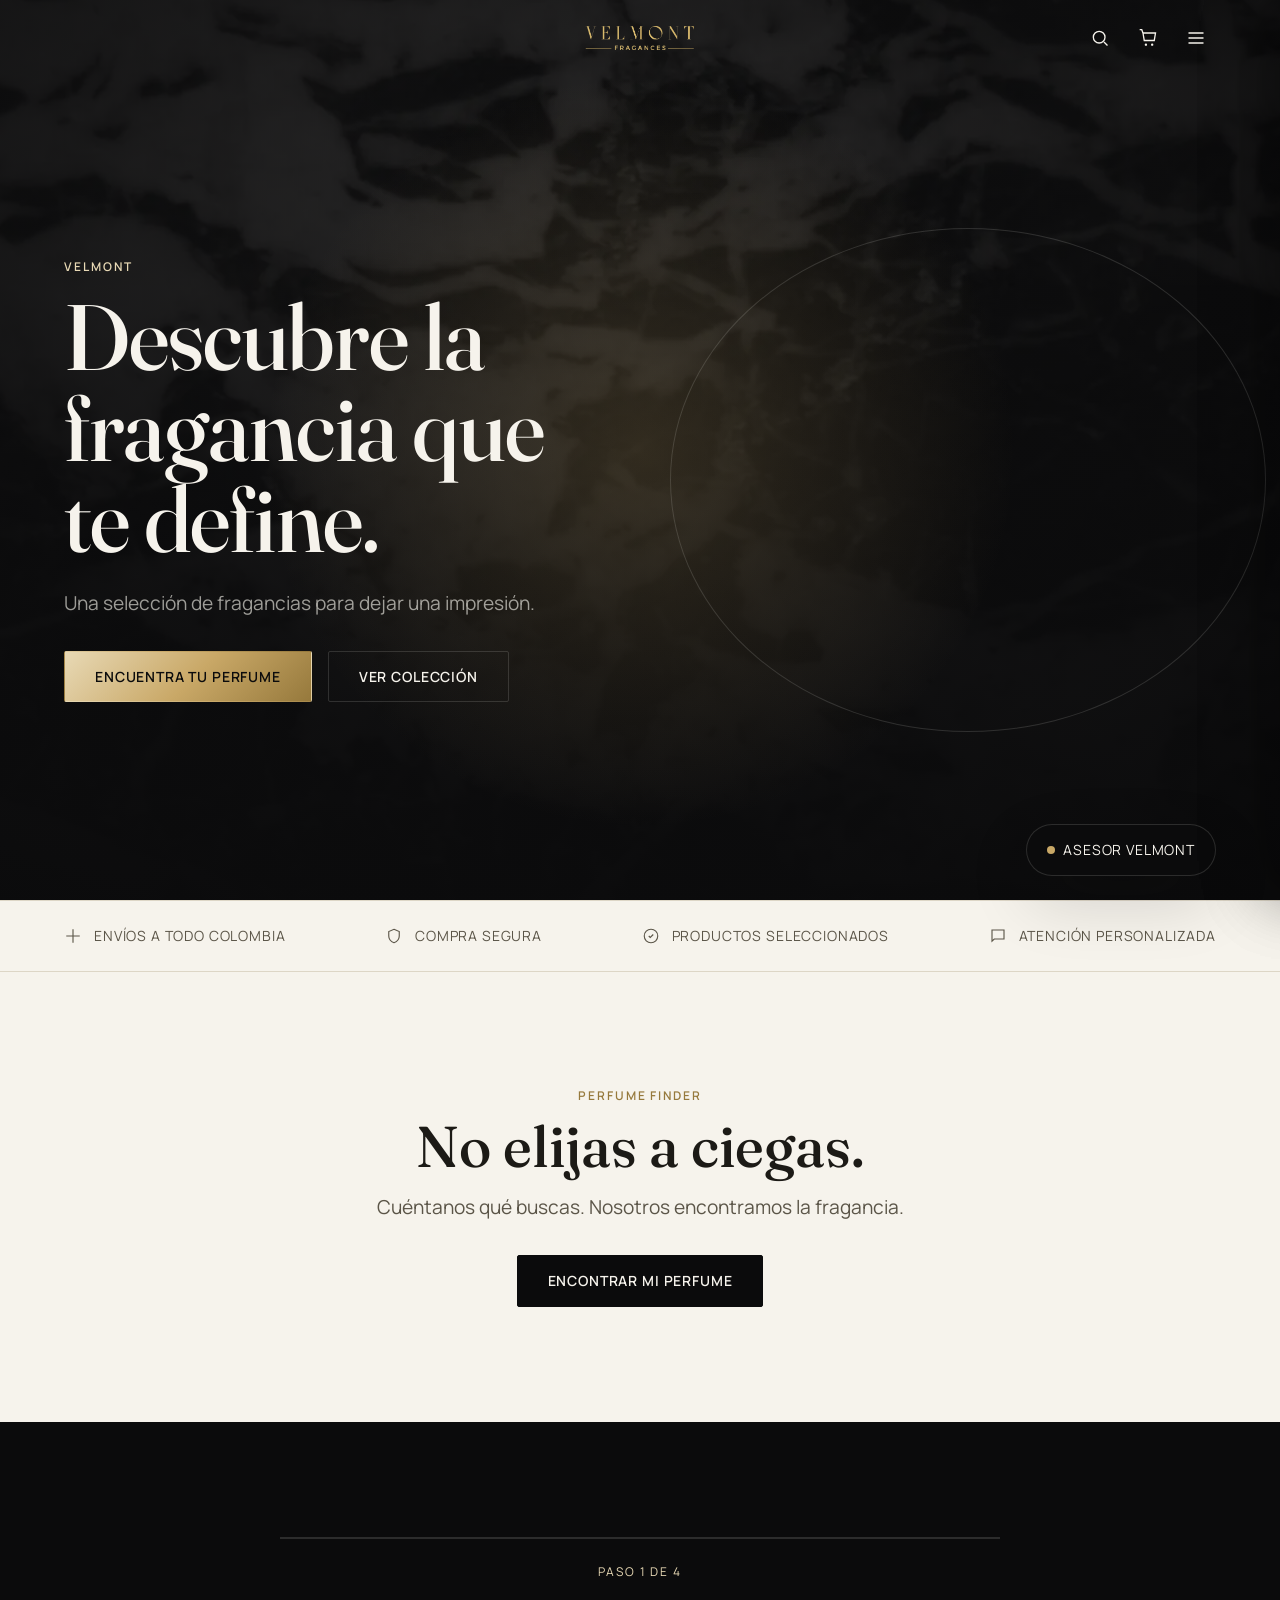
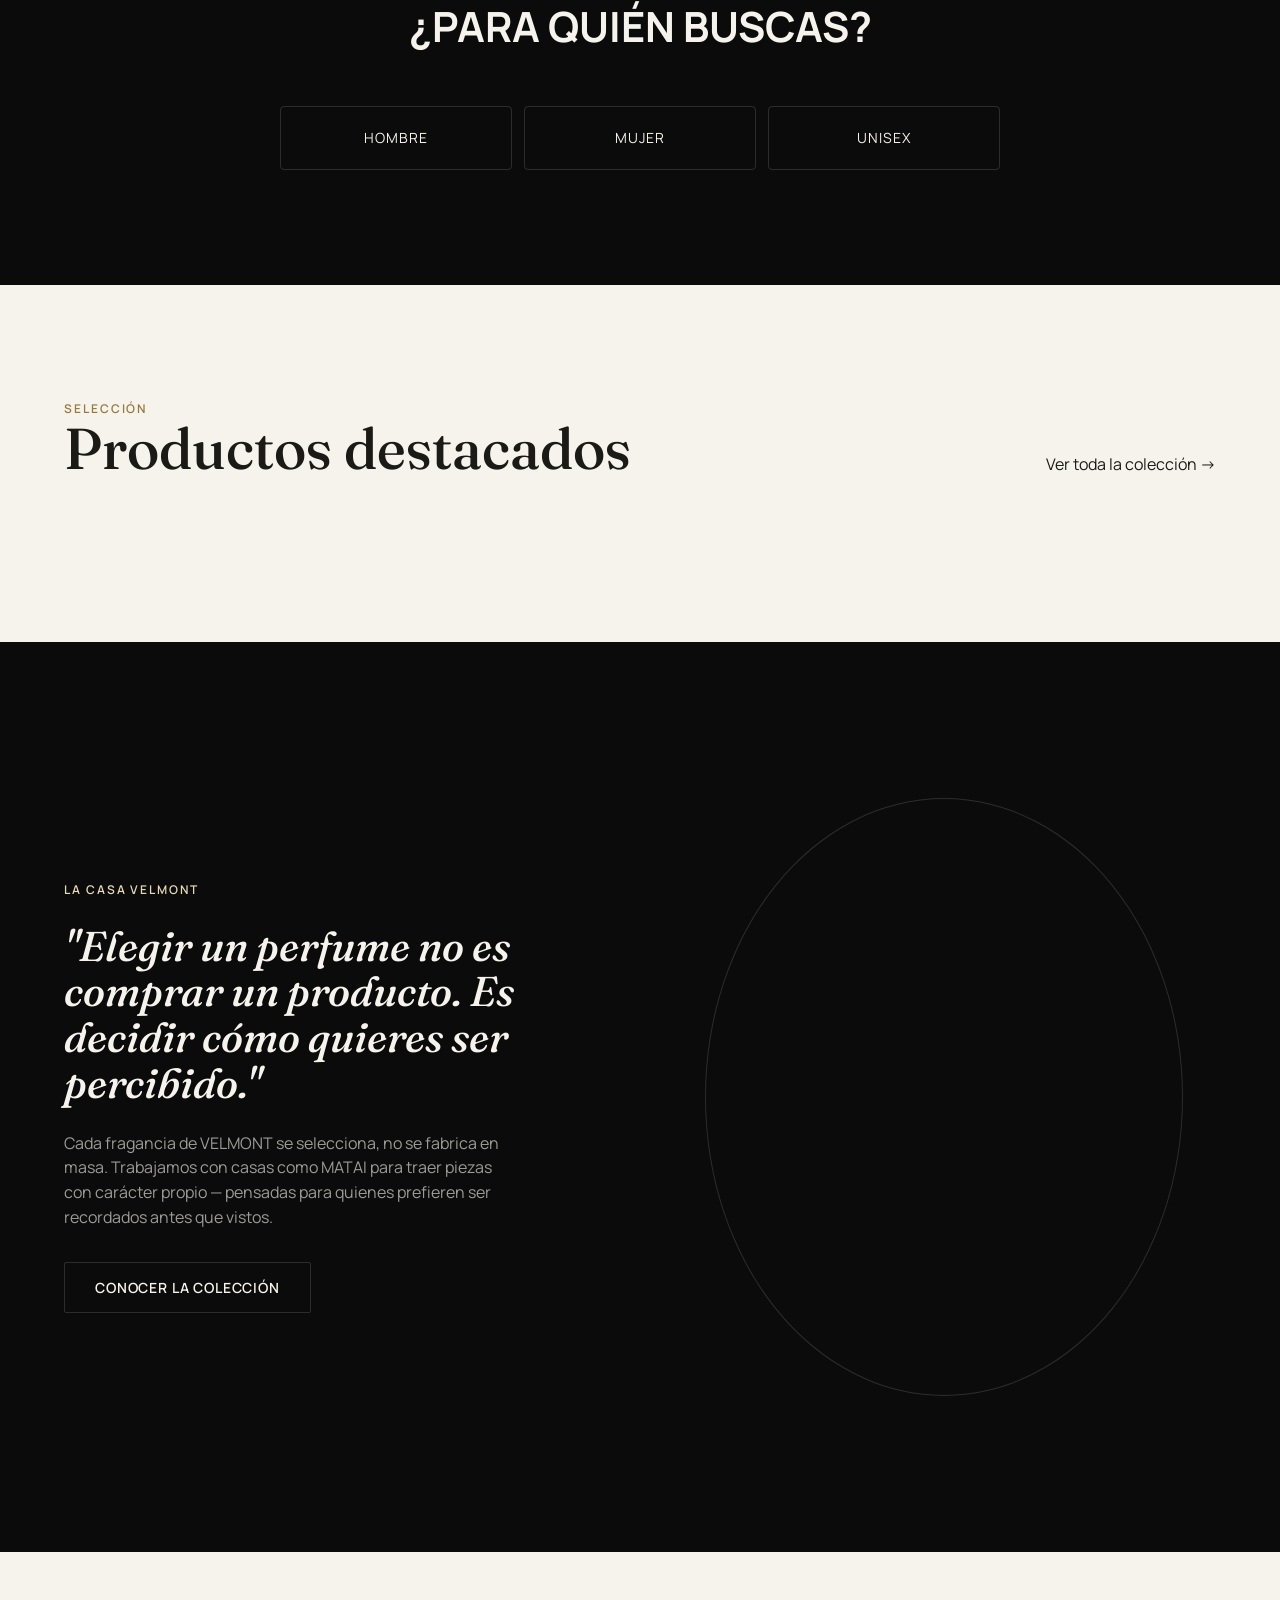
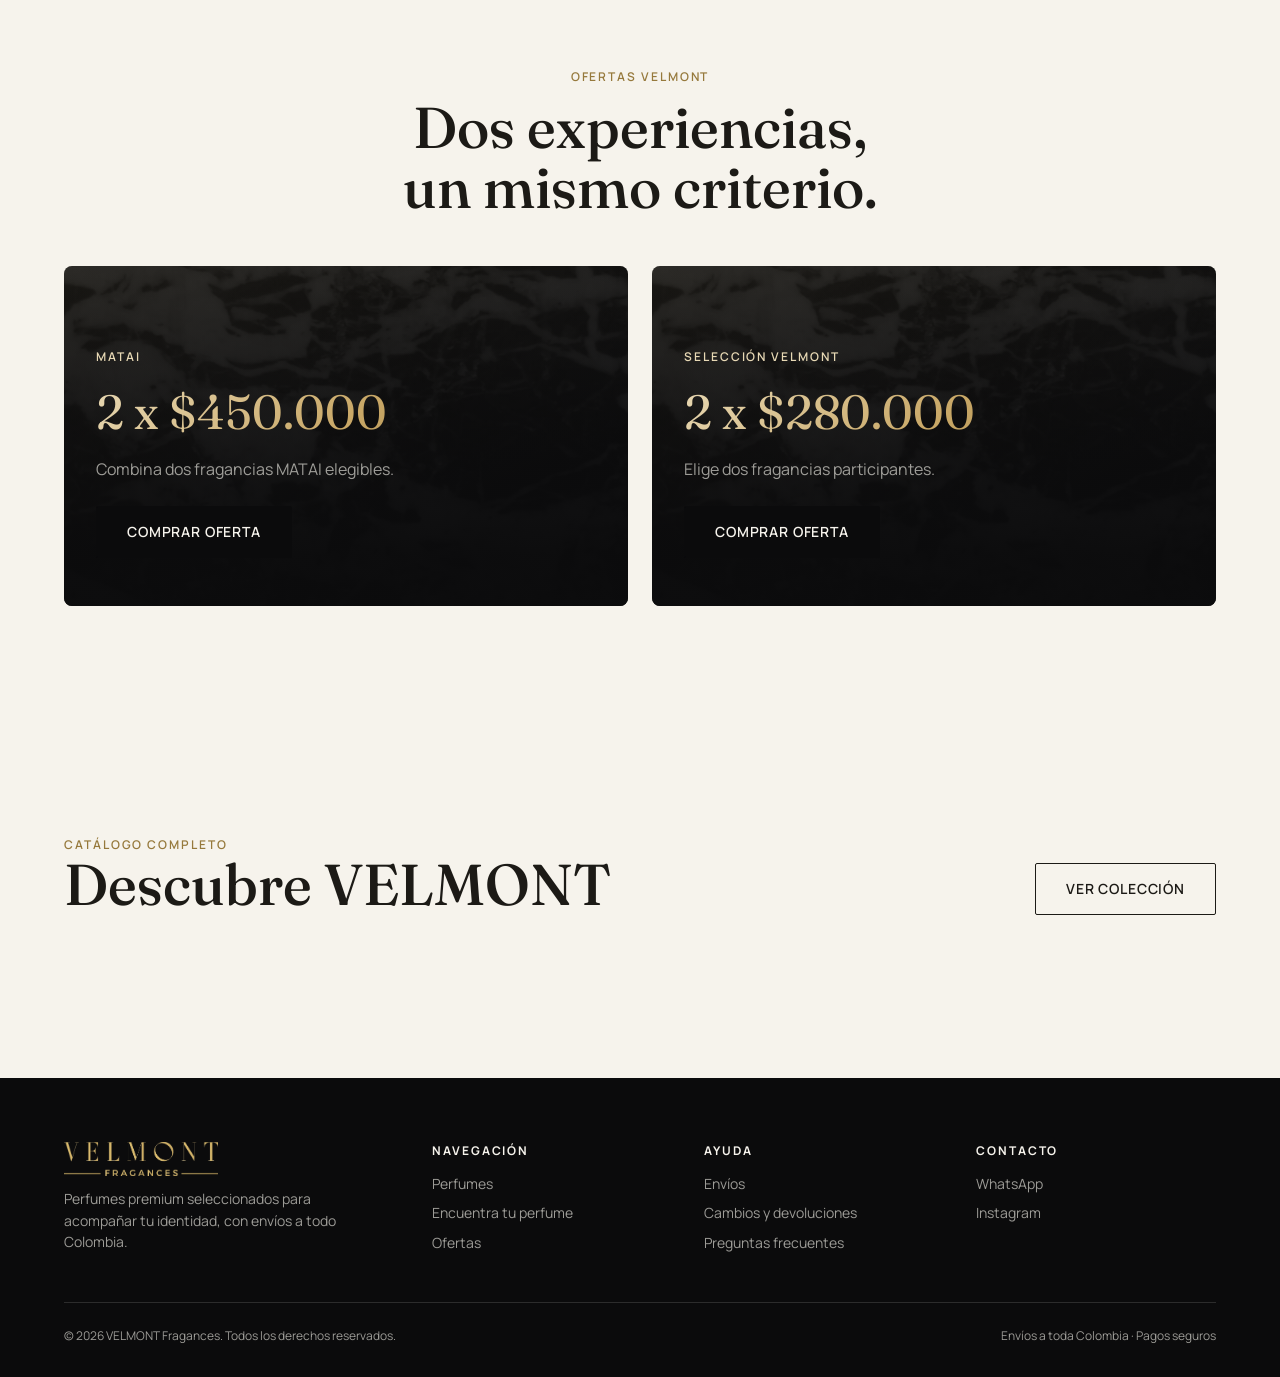
==== commit f3fe1118: "Wire real VELMONT contact info into the footer WhatsApp (+57 310 360 8872, wa.me link with a prefill" ====
--- a/prototype/index.html
+++ b/prototype/index.html
@@ -223,9 +223,8 @@
       <div id="contacto">
         <h4>Contacto</h4>
         <ul>
-          <li><a href="#" class="link-underline">WhatsApp</a></li>
-          <li><a href="#" class="link-underline">Instagram</a></li>
-          <li><a href="#" class="link-underline">hola@velmont.co</a></li>
+          <li><a href="https://wa.me/573103608872?text=Hola%2C%20quiero%20saber%20m%C3%A1s%20sobre%20VELMONT" class="link-underline" target="_blank" rel="noopener">WhatsApp</a></li>
+          <li><a href="https://instagram.com/velmont.fragances" class="link-underline" target="_blank" rel="noopener">Instagram</a></li>
         </ul>
       </div>
     </div>
--- a/prototype/assets/css/components.css
+++ b/prototype/assets/css/components.css
@@ -58,7 +58,7 @@
 
 .nav-toggle { display: none; }
 
-@media (max-width: 960px) {
+@media (max-width: 1300px) {
   .site-header__nav { display: none; }
   .nav-toggle { display: inline-flex; }
   .site-header__logo img { height: 24px; }
@@ -236,6 +236,8 @@
 }
 .product-card__thumb svg { width: 62%; transition: transform var(--dur-slow) var(--ease-out); }
 .product-card:hover .product-card__thumb svg { transform: translateY(-4px) scale(1.03); }
+.product-card__thumb img { width: 100%; height: 100%; object-fit: cover; transition: transform var(--dur-slow) var(--ease-out); }
+.product-card:hover .product-card__thumb img { transform: scale(1.04); }
 .product-card__badge {
   position: absolute; top: var(--sp-3); left: var(--sp-3);
   font-size: 10px; letter-spacing: var(--tracking-label); text-transform: uppercase;
@@ -490,3 +492,28 @@
 @media (max-width: 520px) {
   .site-footer__top { grid-template-columns: 1fr; }
 }
+
+/* ---------------- Product page (PDP) ---------------- */
+.pdp { display: grid; grid-template-columns: 1fr 1fr; gap: var(--sp-8); align-items: start; }
+.pdp__stage, .pdp__info { min-width: 0; }
+.pdp__stage { position: sticky; top: calc(var(--header-h) + var(--sp-6)); display: flex; align-items: center; justify-content: center; aspect-ratio: 4/5; background: var(--surface-alt); border-radius: var(--radius-lg); overflow: hidden; }
+.pdp__stage svg { width: 42%; }
+.pdp__stage img { width: 100%; height: 100%; object-fit: cover; }
+.pdp__breadcrumb { font-size: var(--fs-label); color: var(--on-surface-dim); margin-bottom: var(--sp-5); }
+.pdp__family { font-size: var(--fs-label); letter-spacing: var(--tracking-label); text-transform: uppercase; color: var(--gold-deep); }
+.pdp__name { margin-top: var(--sp-3); }
+.pdp__price { font-family: var(--font-display); font-size: 1.8rem; margin-top: var(--sp-3); }
+.pdp__desc { margin-top: var(--sp-4); }
+.pdp__facts { display: flex; flex-wrap: wrap; gap: var(--sp-2); margin-top: var(--sp-5); }
+.pdp__fact { border: 1px solid var(--line); border-radius: 999px; padding: 8px 14px; font-size: var(--fs-small); text-transform: capitalize; }
+.pdp__cta { margin-top: var(--sp-6); display: flex; gap: var(--sp-3); flex-wrap: wrap; }
+.pdp__cta .btn, .pdp__cta form { flex: 1 1 200px; }
+.pdp__cta form .btn { width: 100%; }
+.pdp__notes { margin-top: var(--sp-7); }
+.pdp__notes ul { display: flex; gap: var(--sp-3); flex-wrap: wrap; margin-top: var(--sp-3); }
+.pdp__notes li { border-bottom: 1px solid var(--line); padding-bottom: 2px; }
+.pdp__profile { margin-top: var(--sp-8); }
+@media (max-width: 860px) {
+  .pdp { grid-template-columns: 1fr; }
+  .pdp__stage { position: static; aspect-ratio: 5/4; }
+}
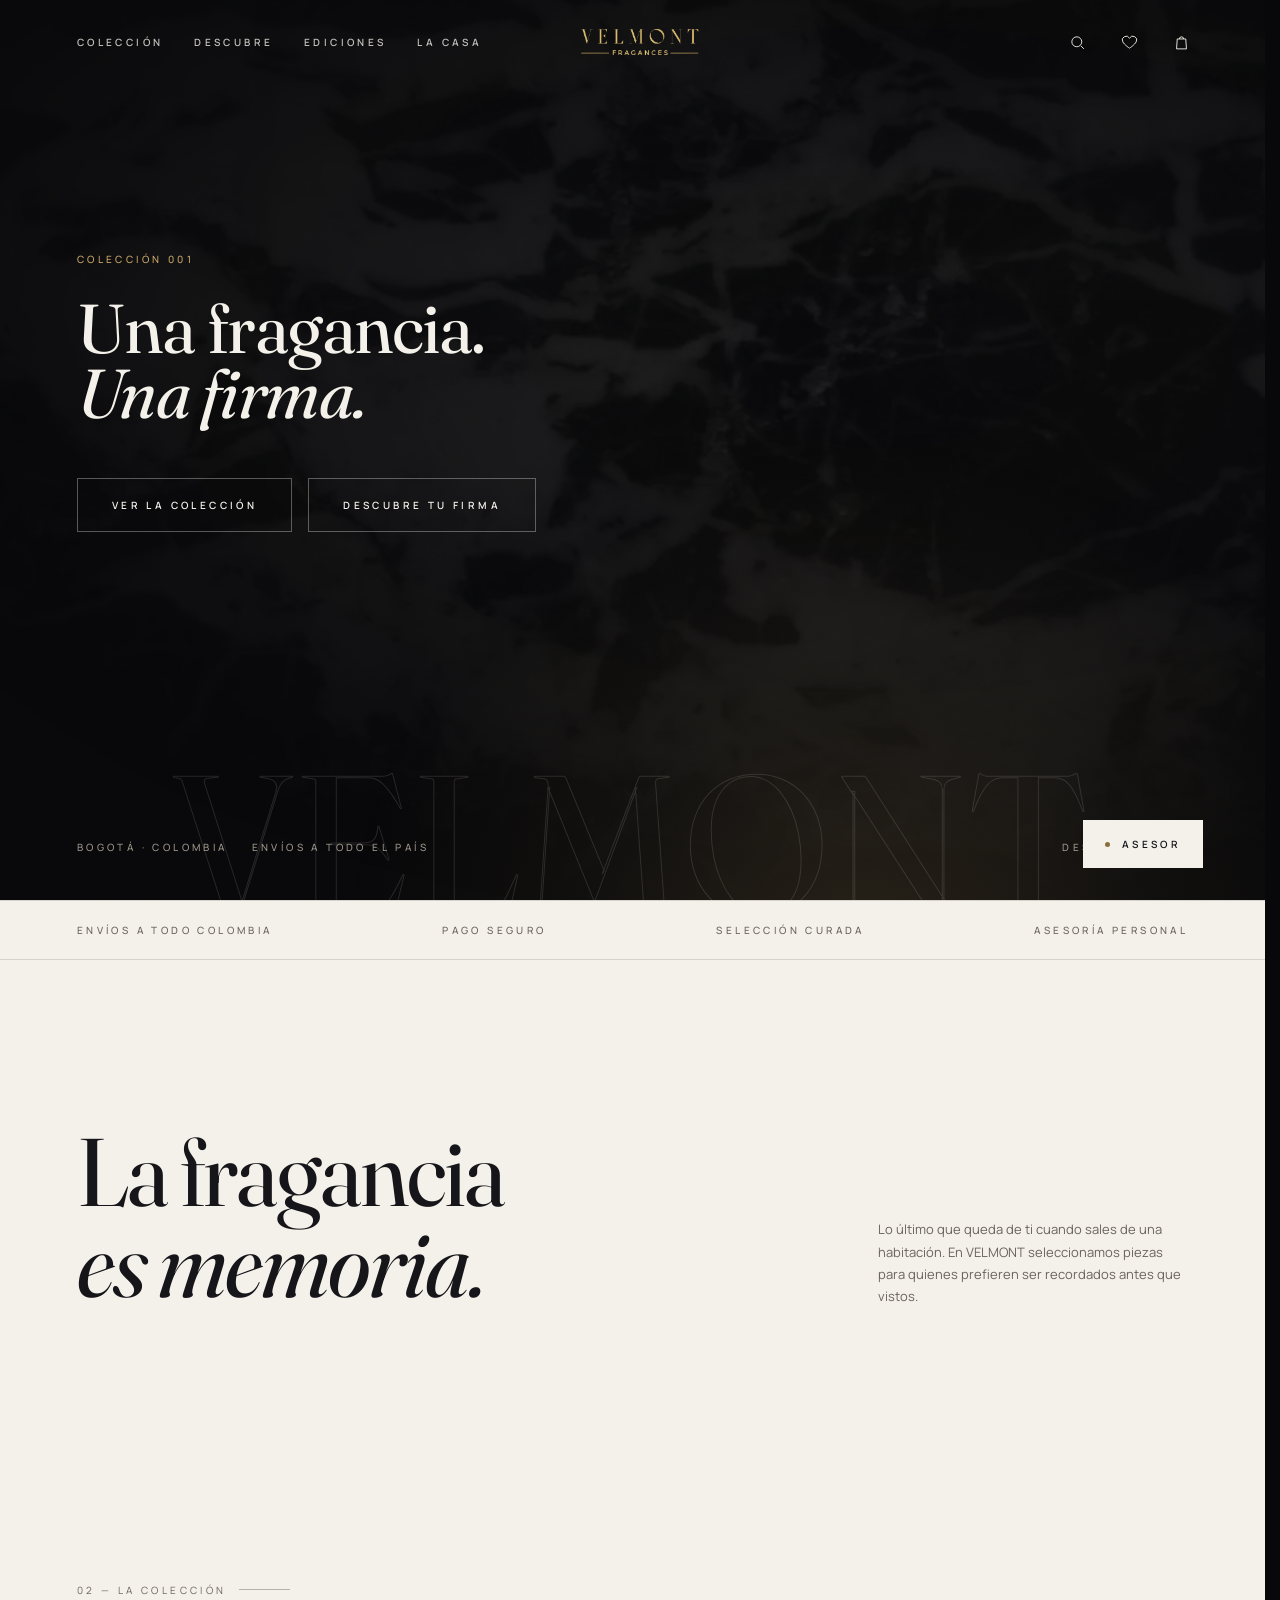
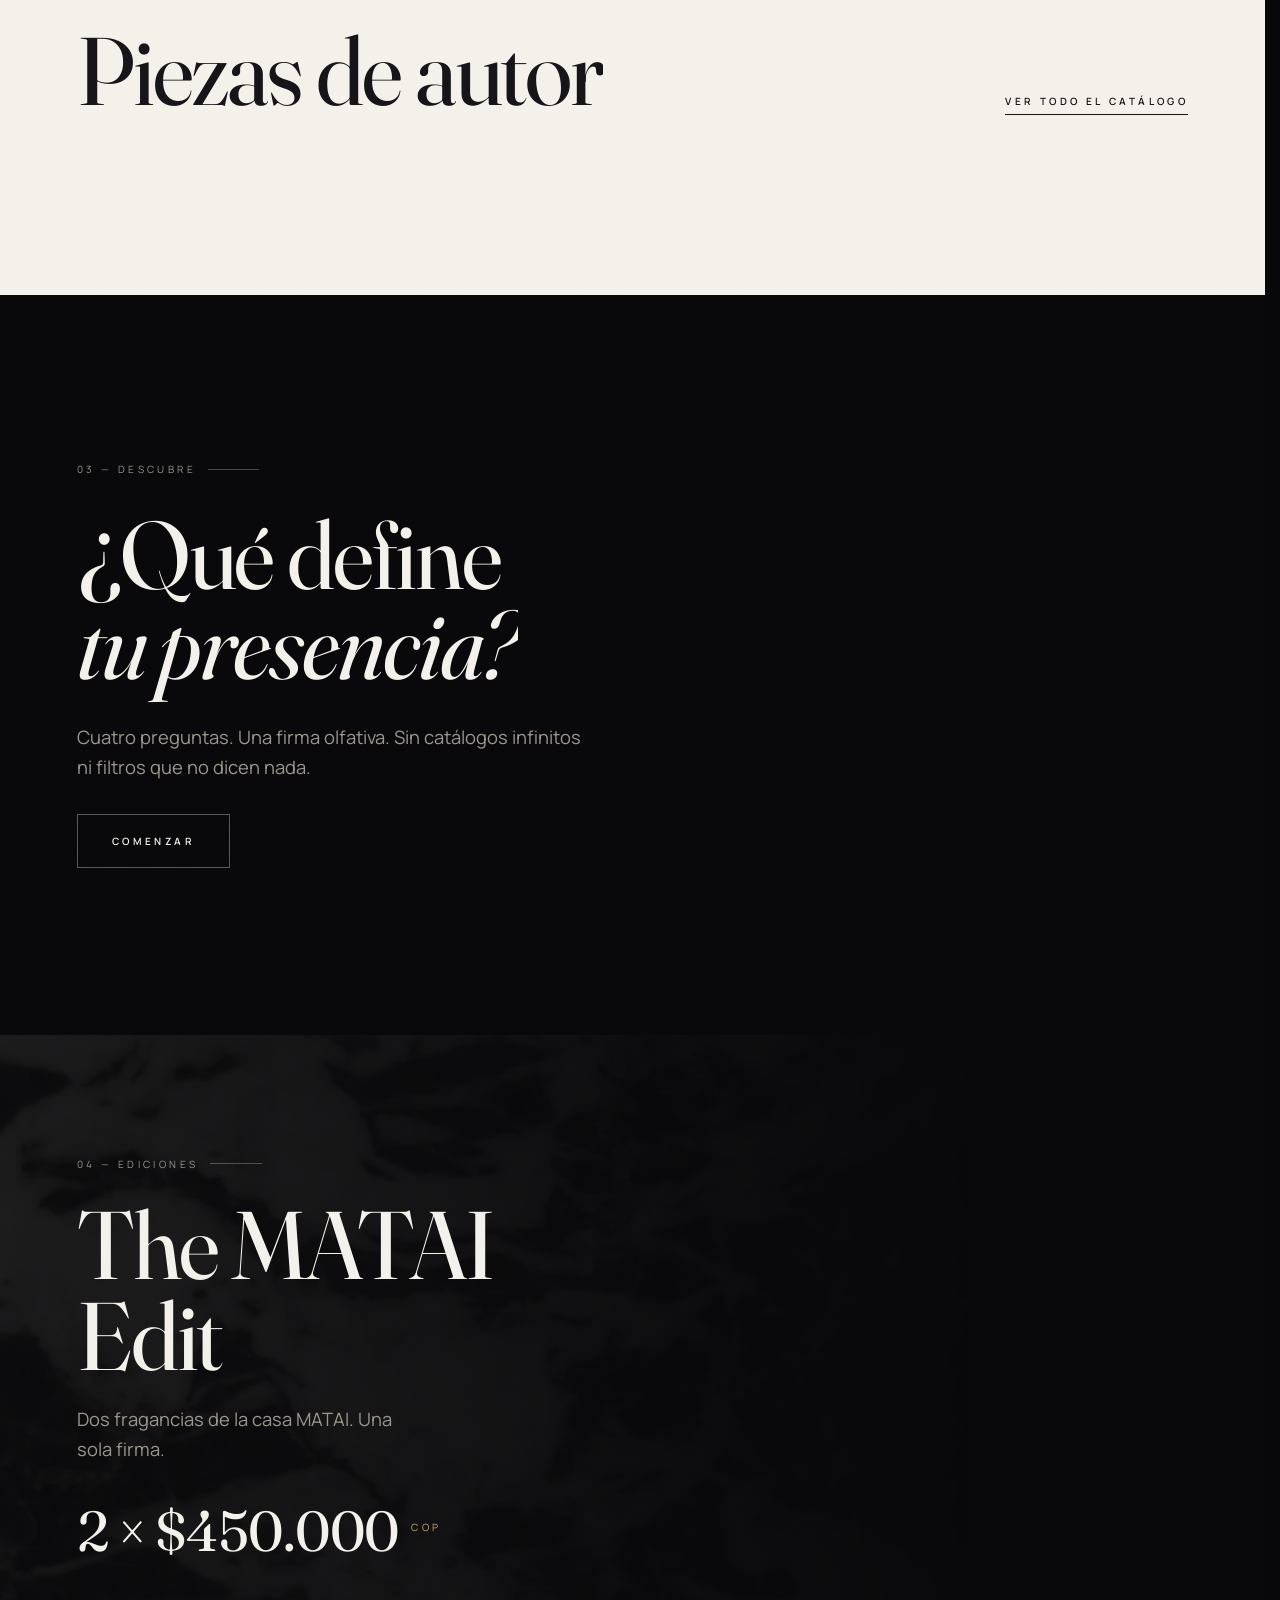
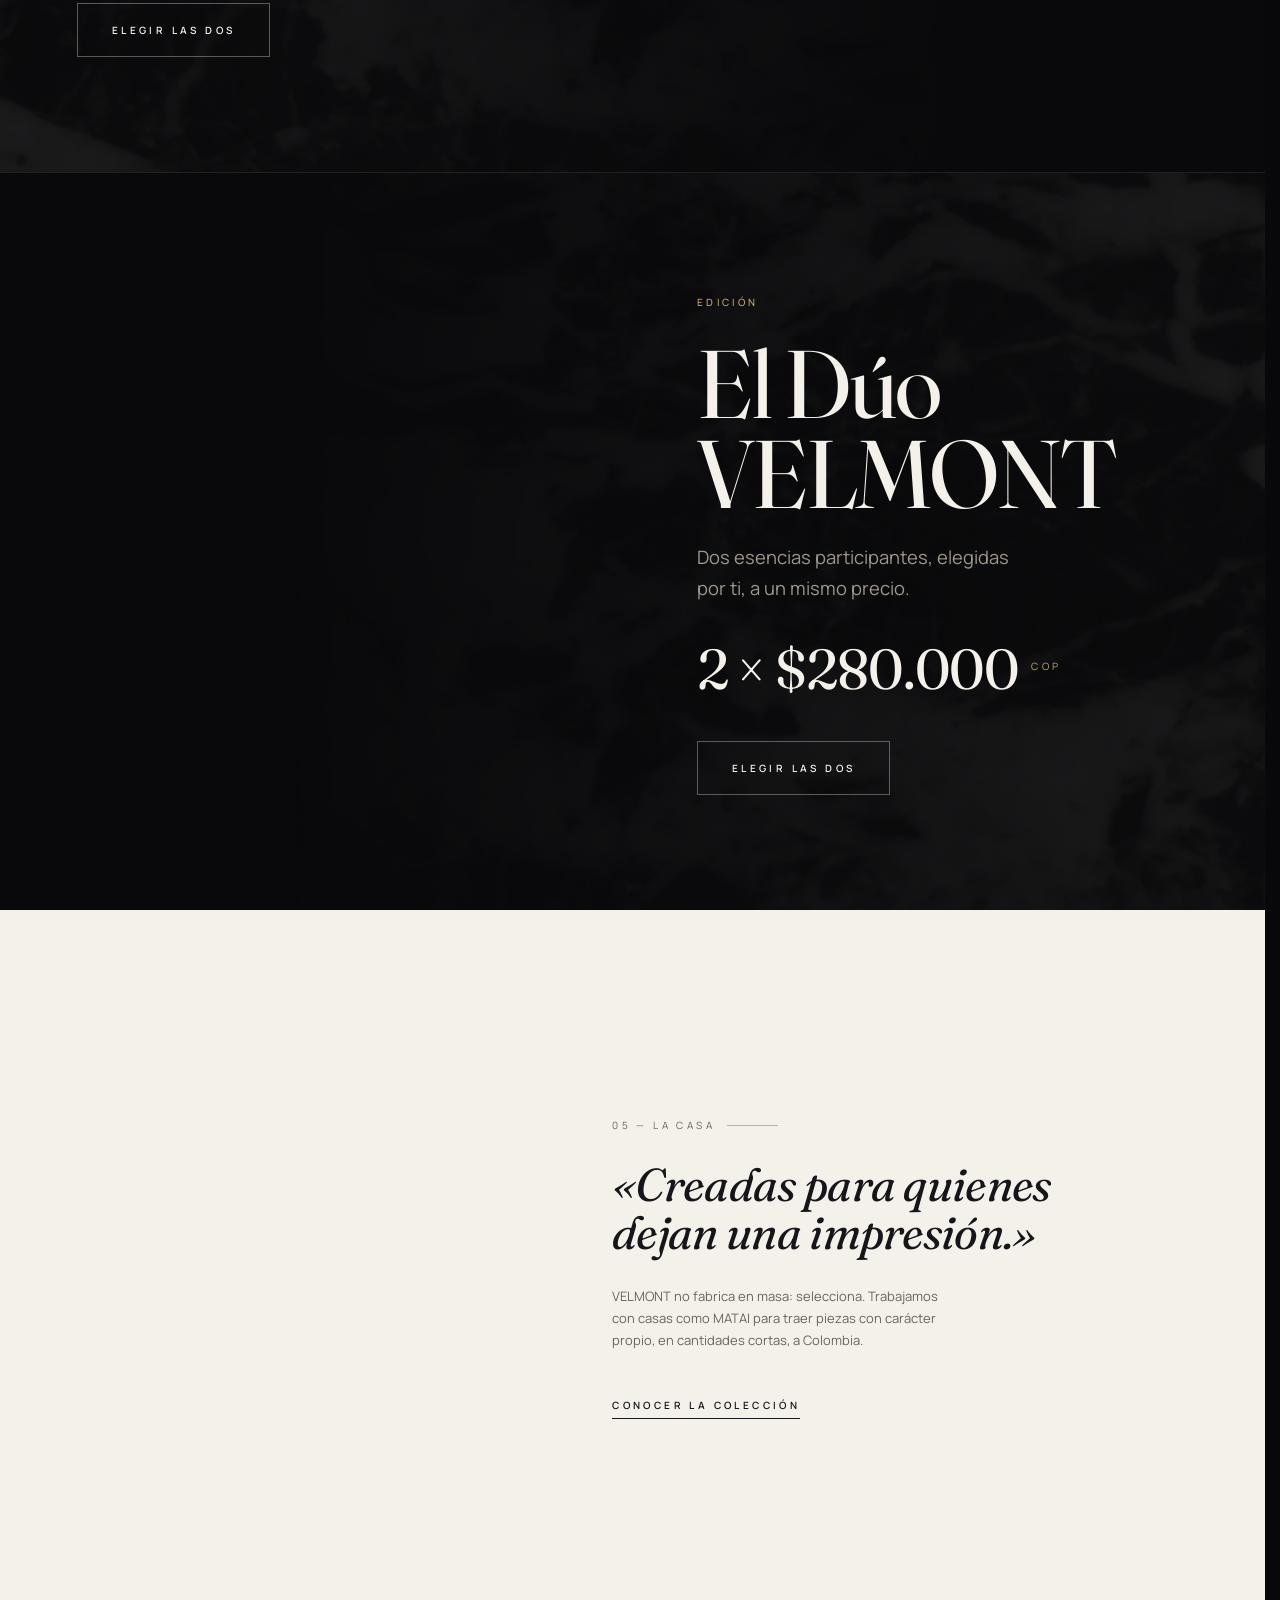
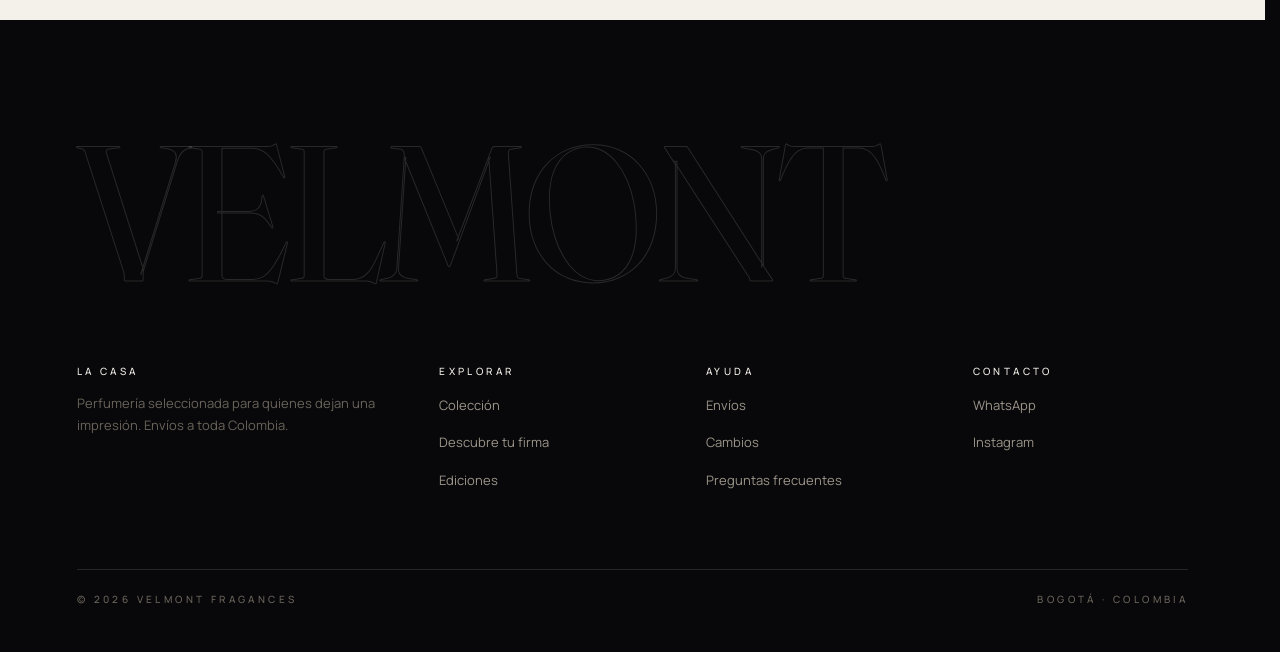
==== commit f1469f39: "Redesign VELMONT as a luxury perfume house, not a perfume store Full art-direction rebuild rather th" ====
--- a/prototype/index.html
+++ b/prototype/index.html
@@ -3,242 +3,268 @@
 <head>
 <meta charset="utf-8">
 <meta name="viewport" content="width=device-width, initial-scale=1">
-<title>VELMONT — Tu fragancia. Tu identidad.</title>
-<meta name="description" content="VELMONT: una selección de fragancias para dejar una impresión. Descubre tu perfume con nuestro asesor y encuentra tu identidad olfativa.">
+<title>VELMONT — Una fragancia. Una firma.</title>
+<meta name="description" content="Casa de perfumería. Una selección de fragancias para quienes dejan una impresión. Envíos a toda Colombia.">
 <link rel="canonical" href="/">
-<meta property="og:title" content="VELMONT — Tu fragancia. Tu identidad.">
-<meta property="og:description" content="Una selección de fragancias para dejar una impresión.">
+<meta property="og:title" content="VELMONT — Una fragancia. Una firma.">
+<meta property="og:description" content="Casa de perfumería. Fragancias para quienes dejan una impresión.">
 <meta property="og:type" content="website">
 <link rel="icon" href="assets/img/logo/favicon-32.png" sizes="32x32">
 <link rel="icon" href="assets/img/logo/favicon-192.png" sizes="192x192">
 <link rel="apple-touch-icon" href="assets/img/logo/favicon-180.png">
 <link rel="preconnect" href="https://fonts.googleapis.com">
 <link rel="preconnect" href="https://fonts.gstatic.com" crossorigin>
-<link rel="preload" as="image" href="assets/img/logo/velmont-logo-full@2x.png">
-<link href="https://fonts.googleapis.com/css2?family=Fraunces:ital,opsz,wght@0,9..144,400;0,9..144,500;0,9..144,600;1,9..144,500&family=Manrope:wght@400;500;600;700&display=swap" rel="stylesheet">
+<link href="https://fonts.googleapis.com/css2?family=Fraunces:ital,opsz,wght@0,9..144,300;0,9..144,400;1,9..144,300;1,9..144,400&family=Manrope:wght@400;500;600;700&display=swap" rel="stylesheet">
 <link rel="stylesheet" href="assets/css/tokens.css">
 <link rel="stylesheet" href="assets/css/base.css">
 <link rel="stylesheet" href="assets/css/components.css">
 <script type="application/ld+json">
-{
-  "@context": "https://schema.org",
-  "@type": "Organization",
-  "name": "VELMONT",
-  "description": "Boutique de perfumería. Una selección de fragancias para dejar una impresión.",
-  "url": "/"
-}
+{"@context":"https://schema.org","@type":"Organization","name":"VELMONT","description":"Casa de perfumería. Fragancias seleccionadas.","url":"/"}
 </script>
 </head>
 <body>
 
 <div data-loading-screen>
   <div style="text-align:center">
-    <img class="loading-mark" src="assets/img/logo/velmont-logo-full@2x.png" alt="VELMONT">
-    <div class="loading-rule"></div>
+    <img class="loader-mark" src="assets/img/logo/velmont-logo-full@2x.png" alt="VELMONT" width="220" height="174">
+    <div class="loader-rule"></div>
   </div>
 </div>
 
-<header class="site-header" data-header>
-  <div class="container site-header__inner">
-    <nav class="site-header__nav">
-      <a href="/collection.html" class="link-underline">Perfumes</a>
-      <a href="/index.html#finder" class="link-underline">Encuentra tu perfume</a>
-      <a href="/index.html#ofertas" class="link-underline">Ofertas</a>
-      <a href="/index.html#marcas" class="link-underline">Marcas</a>
-      <a href="/index.html#contacto" class="link-underline">Contacto</a>
+<!-- ============ HEADER ============ -->
+<header class="hdr" data-hdr>
+  <div class="hdr__in">
+    <nav class="hdr__nav">
+      <a href="/collection.html">Colección</a>
+      <a href="#descubre" data-finder-open>Descubre</a>
+      <a href="#ediciones">Ediciones</a>
+      <a href="#casa">La casa</a>
     </nav>
-    <a href="/" class="site-header__logo"><img src="assets/img/logo/velmont-wordmark.png" alt="VELMONT"></a>
-    <div class="site-header__actions">
+    <a href="/" class="hdr__mark"><img src="assets/img/logo/velmont-wordmark.png" alt="VELMONT"></a>
+    <div class="hdr__acts">
       <button class="icon-btn" data-search-open aria-label="Buscar">
-        <svg width="20" height="20" viewBox="0 0 24 24" fill="none" stroke="currentColor" stroke-width="1.6"><circle cx="11" cy="11" r="7"/><path d="m21 21-4.3-4.3"/></svg>
-      </button>
-      <button class="icon-btn" data-favorites-open aria-label="Favoritos">
-        <svg width="20" height="20" viewBox="0 0 24 24" fill="none" stroke="currentColor" stroke-width="1.6"><path d="M12 20s-7-4.4-9.5-9A5 5 0 0 1 12 6a5 5 0 0 1 9.5 5c-2.5 4.6-9.5 9-9.5 9Z"/></svg>
-        <span class="cart-badge is-hidden" data-favorites-count>0</span>
-      </button>
-      <button class="icon-btn" data-cart-open aria-label="Carrito">
-        <svg width="20" height="20" viewBox="0 0 24 24" fill="none" stroke="currentColor" stroke-width="1.6"><path d="M6 6h15l-1.5 9h-12z"/><path d="M6 6 4.5 2H2"/><circle cx="9.5" cy="20" r="1.4" fill="currentColor" stroke="none"/><circle cx="17" cy="20" r="1.4" fill="currentColor" stroke="none"/></svg>
-        <span class="cart-badge is-hidden" data-cart-count>0</span>
-      </button>
-      <button class="icon-btn nav-toggle" data-nav-toggle aria-label="Abrir menú" aria-expanded="false">
-        <svg width="20" height="20" viewBox="0 0 24 24" fill="none" stroke="currentColor" stroke-width="1.6"><path d="M3 6h18M3 12h18M3 18h18"/></svg>
+        <svg width="17" height="17" viewBox="0 0 24 24" fill="none" stroke="currentColor" stroke-width="1.3"><circle cx="11" cy="11" r="7"/><path d="m21 21-4.3-4.3"/></svg>
+      </button>
+      <button class="icon-btn" data-fav-open aria-label="Guardados">
+        <svg width="17" height="17" viewBox="0 0 24 24" fill="none" stroke="currentColor" stroke-width="1.3"><path d="M12 20s-7-4.4-9.5-9A5 5 0 0 1 12 6a5 5 0 0 1 9.5 5c-2.5 4.6-9.5 9-9.5 9Z"/></svg>
+        <span class="count off" data-fav-count>0</span>
+      </button>
+      <button class="icon-btn" data-bag-open aria-label="Bolsa">
+        <svg width="17" height="17" viewBox="0 0 24 24" fill="none" stroke="currentColor" stroke-width="1.3"><path d="M6 7h12l1 14H5z"/><path d="M9 7a3 3 0 0 1 6 0"/></svg>
+        <span class="count off" data-bag-count>0</span>
+      </button>
+      <button class="icon-btn burger" data-menu-open aria-label="Menú" aria-expanded="false">
+        <span></span><span></span>
       </button>
     </div>
   </div>
 </header>
 
-<div class="nav-panel" data-nav-panel>
-  <button class="icon-btn nav-panel__close" data-nav-toggle aria-label="Cerrar menú">&times;</button>
-  <nav class="nav-panel__links">
-    <a href="/collection.html">Perfumes</a>
-    <a href="/index.html#finder">Encuentra tu perfume</a>
-    <a href="/index.html#ofertas">Ofertas</a>
-    <a href="/index.html#marcas">Marcas</a>
-    <a href="/index.html#contacto">Contacto</a>
-    <button type="button" data-favorites-open>Favoritos</button>
+<!-- ============ MENÚ FULLSCREEN ============ -->
+<div class="menu" data-menu data-tone="dark">
+  <button class="icon-btn menu__close" data-menu-close aria-label="Cerrar menú">
+    <svg width="18" height="18" viewBox="0 0 24 24" fill="none" stroke="currentColor" stroke-width="1.3"><path d="M5 5l14 14M19 5L5 19"/></svg>
+  </button>
+  <nav class="menu__list" data-menu-list>
+    <a href="/collection.html" data-visual="0"><span class="idx">01</span>Colección</a>
+    <a href="#descubre" data-finder-open data-visual="1"><span class="idx">02</span>Descubre tu firma</a>
+    <a href="#ediciones" data-visual="2"><span class="idx">03</span>Ediciones</a>
+    <a href="#casa" data-visual="3"><span class="idx">04</span>La casa</a>
+    <a href="#contacto" data-visual="4"><span class="idx">05</span>Contacto</a>
   </nav>
+  <div class="menu__visual" data-menu-visual></div>
+  <div class="menu__foot">
+    <a class="label" href="https://instagram.com/velmont.fragances" target="_blank" rel="noopener">Instagram</a>
+    <a class="label" href="https://wa.me/573103608872" target="_blank" rel="noopener">WhatsApp</a>
+  </div>
 </div>
 
 <main>
 
-  <!-- HERO -->
-  <section class="hero" data-hero-parallax data-surface="dark">
-    <div class="hero__bg" data-parallax-layer="-8"></div>
-    <div class="hero__scrim"></div>
-    <div class="hero__glow" data-parallax-layer="6"></div>
-    <div class="container hero__inner">
-      <div class="hero__copy" data-reveal>
-        <p class="eyebrow hero__eyebrow">VELMONT</p>
-        <h1 class="h-display hero__title">Descubre la<br>fragancia que<br>te define.</h1>
-        <p class="lede hero__lede">Una selección de fragancias para dejar una impresión.</p>
-        <div class="hero__ctas">
-          <a href="#finder" class="btn btn--primary">Encuentra tu perfume</a>
-          <a href="/collection.html" class="btn btn--ghost">Ver colección</a>
+  <!-- ============ 01 · HERO ============ -->
+  <section class="hero grain" data-hero data-tone="dark">
+    <div class="hero__texture" data-depth="-6"></div>
+    <div class="hero__pool" data-depth="10"></div>
+    <div class="hero__wordmark" aria-hidden="true">VELMONT</div>
+
+    <div class="hero__stage" data-hero-stage data-depth="24">
+      <div data-hero-bottle></div>
+      <div class="hero__reflect" data-hero-reflect aria-hidden="true"></div>
+    </div>
+    <div class="hero__sweep" aria-hidden="true"></div>
+
+    <div class="hero__copy">
+      <span class="label hero__kicker" data-reveal>Colección 001</span>
+      <h1 class="display hero__title">
+        <span class="line-mask" data-reveal><span>Una fragancia.</span></span>
+        <span class="line-mask" data-reveal style="--reveal-delay:120ms"><span><em>Una firma.</em></span></span>
+      </h1>
+      <div class="hero__actions" data-reveal style="--reveal-delay:320ms">
+        <a href="/collection.html" class="act">Ver la colección</a>
+        <button class="act" data-finder-open>Descubre tu firma</button>
+      </div>
+    </div>
+
+    <div class="hero__meta">
+      <span class="label">Bogotá · Colombia</span>
+      <span class="label">Envíos a todo el país</span>
+    </div>
+    <div class="hero__scroll"><span class="label">Desliza</span><i></i></div>
+  </section>
+
+  <!-- ============ HILO DE CONFIANZA ============ -->
+  <section class="thread" data-tone="light">
+    <div class="thread__in">
+      <span class="label">Envíos a todo Colombia</span>
+      <span class="label">Pago seguro</span>
+      <span class="label">Selección curada</span>
+      <span class="label">Asesoría personal</span>
+    </div>
+  </section>
+
+  <!-- ============ DECLARACIÓN ============ -->
+  <section class="band statement" data-tone="light">
+    <div class="statement__grid">
+      <h2 class="display statement__quote" data-reveal>
+        <span class="line-mask"><span>La fragancia</span></span>
+        <span class="line-mask" style="--reveal-delay:100ms"><span><em>es memoria.</em></span></span>
+      </h2>
+      <div class="statement__aside" data-reveal style="--reveal-delay:260ms">
+        <p class="fine">Lo último que queda de ti cuando sales de una habitación. En VELMONT seleccionamos piezas para quienes prefieren ser recordados antes que vistos.</p>
+      </div>
+    </div>
+  </section>
+
+  <!-- ============ 02 · LA COLECCIÓN ============ -->
+  <section class="band band--tight" data-tone="light" id="coleccion">
+    <div class="wrap" style="display:flex;justify-content:space-between;align-items:flex-end;gap:32px;flex-wrap:wrap;margin-bottom:clamp(48px,6vw,96px)">
+      <div>
+        <span class="section-index" data-reveal>02 — La colección</span>
+        <h2 class="display" style="margin-top:24px" data-reveal>
+          <span class="line-mask"><span>Piezas de autor</span></span>
+        </h2>
+      </div>
+      <a href="/collection.html" class="link" data-reveal>Ver todo el catálogo</a>
+    </div>
+    <div class="composition" data-composition></div>
+  </section>
+
+  <!-- ============ 03 · DESCUBRE ============ -->
+  <section class="band finder-gate grain" data-tone="dark" id="descubre">
+    <div class="finder-gate__in">
+      <span class="section-index" data-reveal>03 — Descubre</span>
+      <h2 class="display" data-reveal style="max-width:14ch">
+        <span class="line-mask"><span>¿Qué define</span></span>
+        <span class="line-mask" style="--reveal-delay:100ms"><span><em>tu presencia?</em></span></span>
+      </h2>
+      <p class="lede" data-reveal style="--reveal-delay:220ms">Cuatro preguntas. Una firma olfativa. Sin catálogos infinitos ni filtros que no dicen nada.</p>
+      <button class="act" data-finder-open data-reveal style="--reveal-delay:320ms">Comenzar</button>
+    </div>
+  </section>
+
+  <!-- ============ 04 · EDICIONES ============ -->
+  <section id="ediciones">
+    <article class="campaign grain" data-tone="dark" data-campaign="matai">
+      <div class="campaign__texture" aria-hidden="true"></div>
+      <div class="campaign__in">
+        <div>
+          <span class="section-index" data-reveal>04 — Ediciones</span>
+          <h2 class="display campaign__title" data-reveal>
+            <span class="line-mask"><span>The MATAI Edit</span></span>
+          </h2>
+          <p class="campaign__line lede" data-reveal style="--reveal-delay:180ms">Dos fragancias de la casa MATAI. Una sola firma.</p>
+          <p class="campaign__price" data-reveal style="--reveal-delay:260ms" data-promo-price="matai">2 × $450.000<sup>COP</sup></p>
+          <div class="campaign__cta" data-reveal style="--reveal-delay:340ms">
+            <a href="/collection.html?promo=matai" class="act">Elegir las dos</a>
+          </div>
         </div>
-      </div>
-      <div class="hero__stage">
-        <div class="hero__ring" data-parallax-layer="10"></div>
-        <div class="hero__bottle" id="hero-bottle" data-parallax-layer="26"></div>
-      </div>
-    </div>
-  </section>
-
-  <!-- TRUST BAR -->
-  <section class="trust-bar">
-    <div class="container trust-bar__inner">
-      <div class="trust-item"><svg viewBox="0 0 24 24" fill="none" stroke="currentColor" stroke-width="1.5"><path d="M3 12h18M12 3v18"/></svg>Envíos a todo Colombia</div>
-      <div class="trust-item"><svg viewBox="0 0 24 24" fill="none" stroke="currentColor" stroke-width="1.5"><path d="M12 3l7 3v6c0 4.5-3 7.5-7 9-4-1.5-7-4.5-7-9V6z"/></svg>Compra segura</div>
-      <div class="trust-item"><svg viewBox="0 0 24 24" fill="none" stroke="currentColor" stroke-width="1.5"><circle cx="12" cy="12" r="9"/><path d="M9 12l2 2 4-4"/></svg>Productos seleccionados</div>
-      <div class="trust-item"><svg viewBox="0 0 24 24" fill="none" stroke="currentColor" stroke-width="1.5"><path d="M4 4h16v12H7l-3 3z"/></svg>Atención personalizada</div>
-    </div>
-  </section>
-
-  <!-- NO SABES QUE PERFUME ELEGIR -->
-  <section class="section finder-teaser" id="finder">
-    <div class="container">
-      <p class="eyebrow" data-reveal>Perfume finder</p>
-      <h2 class="h-section finder-teaser__title" data-reveal>No elijas a ciegas.</h2>
-      <p class="lede finder-teaser__lede" data-reveal>Cuéntanos qué buscas. Nosotros encontramos la fragancia.</p>
-      <a href="#finder-quiz" class="btn btn--primary finder-teaser__cta" data-reveal>Encontrar mi perfume</a>
-    </div>
-  </section>
-
-  <!-- FINDER -->
-  <section class="section finder-section" id="finder-quiz" data-surface="dark">
-    <div class="container" data-finder-root></div>
-  </section>
-
-  <!-- DESTACADOS -->
-  <section class="section" data-surface="light">
-    <div class="container">
-      <div class="section-head section-head--split">
+        <div class="campaign__duo" data-duo="matai" data-reveal="wipe"></div>
+      </div>
+    </article>
+
+    <article class="campaign campaign--flip grain" data-tone="dark" data-campaign="seleccion">
+      <div class="campaign__texture" aria-hidden="true"></div>
+      <div class="campaign__in">
         <div>
-          <p class="eyebrow" data-reveal>Selección</p>
-          <h2 class="h-section" data-reveal>Productos destacados</h2>
+          <span class="label label--gold" data-reveal>Edición</span>
+          <h2 class="display campaign__title" data-reveal>
+            <span class="line-mask"><span>El Dúo VELMONT</span></span>
+          </h2>
+          <p class="campaign__line lede" data-reveal style="--reveal-delay:180ms">Dos esencias participantes, elegidas por ti, a un mismo precio.</p>
+          <p class="campaign__price" data-reveal style="--reveal-delay:260ms" data-promo-price="seleccion">2 × $280.000<sup>COP</sup></p>
+          <div class="campaign__cta" data-reveal style="--reveal-delay:340ms">
+            <a href="/collection.html?promo=seleccion" class="act">Elegir las dos</a>
+          </div>
         </div>
-        <a href="/collection.html" class="link-underline" data-reveal>Ver toda la colección →</a>
-      </div>
-      <div class="product-grid" data-layout="editorial" data-featured-grid></div>
-    </div>
-  </section>
-
-  <!-- EDITORIAL -->
-  <section class="section editorial" data-surface="dark">
-    <div class="container editorial__inner">
-      <div data-reveal>
-        <p class="eyebrow">La casa VELMONT</p>
-        <p class="h-editorial editorial__quote">"Elegir un perfume no es comprar un producto. Es decidir cómo quieres ser percibido."</p>
-        <p class="editorial__body">Cada fragancia de VELMONT se selecciona, no se fabrica en masa. Trabajamos con casas como MATAI para traer piezas con carácter propio — pensadas para quienes prefieren ser recordados antes que vistos.</p>
-        <a href="/collection.html" class="btn btn--ghost" style="margin-top:32px">Conocer la colección</a>
-      </div>
-      <div class="editorial__figure" data-reveal id="editorial-bottle"></div>
-    </div>
-  </section>
-
-  <!-- OFERTAS -->
-  <section class="section" id="ofertas" data-surface="light">
-    <div class="section-head section-head--center container">
-      <p class="eyebrow" data-reveal>Ofertas VELMONT</p>
-      <h2 class="h-section" data-reveal>Dos experiencias, un mismo criterio.</h2>
-    </div>
-    <div class="container offers-grid">
-      <article class="offer-card" data-reveal>
-        <div class="offer-card__content">
-          <p class="eyebrow offer-card__eyebrow">MATAI</p>
-          <p class="offer-card__price gold-text">2 x $450.000</p>
-          <p class="offer-card__copy">Combina dos fragancias MATAI elegibles.</p>
-          <a href="/collection.html?promo=matai" class="btn btn--primary offer-card__cta">Comprar oferta</a>
+        <div class="campaign__duo" data-duo="seleccion" data-reveal="wipe"></div>
+      </div>
+    </article>
+  </section>
+
+  <!-- ============ 05 · LA CASA ============ -->
+  <section class="band world" data-tone="light" id="casa">
+    <div class="world__in">
+      <div class="world__figure" data-reveal="wipe" data-world-bottle></div>
+      <div>
+        <span class="section-index" data-reveal>05 — La casa</span>
+        <h2 class="h2" style="margin-top:24px;max-width:18ch" data-reveal>
+          <em>«Creadas para quienes dejan una impresión.»</em>
+        </h2>
+        <p class="fine" style="margin-top:28px" data-reveal style="--reveal-delay:160ms">VELMONT no fabrica en masa: selecciona. Trabajamos con casas como MATAI para traer piezas con carácter propio, en cantidades cortas, a Colombia.</p>
+        <div style="margin-top:40px" data-reveal>
+          <a href="/collection.html" class="link">Conocer la colección</a>
         </div>
-      </article>
-      <article class="offer-card" data-reveal data-reveal-delay="1">
-        <div class="offer-card__content">
-          <p class="eyebrow offer-card__eyebrow">Selección VELMONT</p>
-          <p class="offer-card__price gold-text">2 x $280.000</p>
-          <p class="offer-card__copy">Elige dos fragancias participantes.</p>
-          <a href="/collection.html?promo=seleccion" class="btn btn--primary offer-card__cta">Comprar oferta</a>
-        </div>
-      </article>
-    </div>
-  </section>
-
-  <!-- COLECCION PREVIEW -->
-  <section class="section" data-surface="light" id="marcas">
-    <div class="container">
-      <div class="section-head section-head--split">
-        <div>
-          <p class="eyebrow" data-reveal>Catálogo completo</p>
-          <h2 class="h-section" data-reveal>Descubre VELMONT</h2>
-        </div>
-        <a href="/collection.html" class="btn btn--ghost" data-reveal>Ver colección</a>
-      </div>
-      <div class="product-grid" data-collection-preview></div>
+      </div>
     </div>
   </section>
 
 </main>
 
-<footer class="site-footer">
-  <div class="container">
-    <div class="site-footer__top">
-      <div class="site-footer__brand">
-        <img src="assets/img/logo/velmont-wordmark.png" alt="VELMONT">
-        <p>Perfumes premium seleccionados para acompañar tu identidad, con envíos a todo Colombia.</p>
-      </div>
-      <div>
-        <h4>Navegación</h4>
+<!-- ============ FOOTER ============ -->
+<footer class="foot" id="contacto">
+  <div class="foot__in">
+    <div class="foot__mark" aria-hidden="true">VELMONT</div>
+    <div class="foot__cols">
+      <div>
+        <h4 class="label">La casa</h4>
+        <p class="fine">Perfumería seleccionada para quienes dejan una impresión. Envíos a toda Colombia.</p>
+      </div>
+      <div>
+        <h4 class="label">Explorar</h4>
         <ul>
-          <li><a href="/collection.html" class="link-underline">Perfumes</a></li>
-          <li><a href="/index.html#finder" class="link-underline">Encuentra tu perfume</a></li>
-          <li><a href="/index.html#ofertas" class="link-underline">Ofertas</a></li>
+          <li><a href="/collection.html">Colección</a></li>
+          <li><a href="#descubre" data-finder-open>Descubre tu firma</a></li>
+          <li><a href="#ediciones">Ediciones</a></li>
         </ul>
       </div>
       <div>
-        <h4>Ayuda</h4>
+        <h4 class="label">Ayuda</h4>
         <ul>
-          <li><a href="#" class="link-underline">Envíos</a></li>
-          <li><a href="#" class="link-underline">Cambios y devoluciones</a></li>
-          <li><a href="#" class="link-underline">Preguntas frecuentes</a></li>
+          <li><a href="#">Envíos</a></li>
+          <li><a href="#">Cambios</a></li>
+          <li><a href="#">Preguntas frecuentes</a></li>
         </ul>
       </div>
-      <div id="contacto">
-        <h4>Contacto</h4>
+      <div>
+        <h4 class="label">Contacto</h4>
         <ul>
-          <li><a href="https://wa.me/573103608872?text=Hola%2C%20quiero%20saber%20m%C3%A1s%20sobre%20VELMONT" class="link-underline" target="_blank" rel="noopener">WhatsApp</a></li>
-          <li><a href="https://instagram.com/velmont.fragances" class="link-underline" target="_blank" rel="noopener">Instagram</a></li>
+          <li><a href="https://wa.me/573103608872?text=Hola%2C%20quiero%20saber%20m%C3%A1s%20sobre%20VELMONT" target="_blank" rel="noopener">WhatsApp</a></li>
+          <li><a href="https://instagram.com/velmont.fragances" target="_blank" rel="noopener">Instagram</a></li>
         </ul>
       </div>
     </div>
-    <div class="site-footer__bottom">
-      <span>© 2026 VELMONT Fragances. Todos los derechos reservados.</span>
-      <span>Envíos a toda Colombia · Pagos seguros</span>
+    <div class="foot__base">
+      <span class="label">© 2026 VELMONT Fragances</span>
+      <span class="label">Bogotá · Colombia</span>
     </div>
   </div>
 </footer>
 
-<div data-cart-root></div>
-<div data-favorites-root></div>
+<div data-bag-root></div>
+<div data-saved-root></div>
 <div data-search-root></div>
-<div data-assistant-root></div>
+<div data-advisor-root></div>
+<div data-finder-root></div>
 
 <script type="module" src="assets/js/home.js"></script>
 </body>
--- a/prototype/assets/css/tokens.css
+++ b/prototype/assets/css/tokens.css
@@ -1,96 +1,83 @@
 /* ==========================================================================
    VELMONT — Design Tokens
-   Boutique de perfumería + editorial de lujo.
-   Paleta: negro profundo, blanco/hueso, neutros cálidos, dorado (metal, no amarillo).
+   Dark luxury editorial. El lujo viene de composicion, tipografia, espacio
+   y movimiento — NO del dorado. El dorado es solo filo y acento.
    ========================================================================== */
 
 :root{
-  /* ---- Color: base ---- */
-  --black:        #0B0B0C;
-  --black-soft:   #141311;
-  --ink:          #1C1A16;
-  --paper:        #F6F3EC;
-  --paper-dim:    #EFEAE0;
-  --sand:         #E7E1D3;
-  --taupe:        #8C8272;
-  --taupe-dark:   #5B5548;
-  --line:         #DDD6C6;
-  --line-on-dark: rgba(246,243,236,0.14);
+  /* ---- Materia: negro profundo -> marfil -> piedra ---- */
+  --noir:        #08080A;
+  --noir-soft:   #101013;
+  --ink:         #16161A;
+  --ivory:       #F4F1EA;
+  --bone:        #E9E4D9;
+  --sand:        #DED7C7;
+  --stone:       #9C958A;
+  --stone-deep:  #6A645B;
 
-  /* ---- Color: gold (metal gradient, never flat yellow) ---- */
-  --gold-light:   #E8D9B5;
-  --gold:         #C9A867;
-  --gold-deep:    #96793C;
-  --gold-grad:    linear-gradient(135deg, var(--gold-light) 0%, var(--gold) 52%, var(--gold-deep) 100%);
-  --gold-grad-soft: linear-gradient(135deg, var(--gold-light) 0%, var(--gold) 100%);
+  /* ---- Dorado de marca (muestreado del logo real) ---- */
+  --gold:        #C9A867;
+  --gold-light:  #E4D3AB;
+  --gold-deep:   #8A6F3C;
+  --champagne:   #D8C7A6;
 
-  /* ---- Color: semantic ---- */
-  --surface: var(--paper);
-  --surface-alt: var(--paper-dim);
+  /* Metal solo para filos y barridos de luz, nunca relleno grande */
+  --gold-line:   linear-gradient(90deg, rgba(201,168,103,0) 0%, var(--gold) 50%, rgba(201,168,103,0) 100%);
+  --gold-edge:   linear-gradient(135deg, var(--gold-light) 0%, var(--gold) 45%, var(--gold-deep) 100%);
+
+  /* ---- Superficies semanticas ---- */
+  --surface: var(--ivory);
+  --surface-2: var(--bone);
   --on-surface: var(--ink);
-  --on-surface-dim: var(--taupe-dark);
-  --surface-inverse: var(--black);
-  --on-surface-inverse: var(--paper);
-  --on-surface-inverse-dim: rgba(246,243,236,0.62);
+  --on-surface-dim: var(--stone-deep);
+  --hairline: rgba(22,22,26,0.14);
+  --hairline-strong: rgba(22,22,26,0.28);
 
-  /* ---- Type ---- */
+  /* ---- Tipografia ---- */
   --font-display: 'Fraunces', 'Iowan Old Style', Georgia, serif;
-  --font-body: 'Manrope', 'Segoe UI', -apple-system, sans-serif;
+  --font-ui: 'Manrope', 'Segoe UI', -apple-system, sans-serif;
 
-  --tracking-label: 0.16em;
-  --tracking-wide: 0.06em;
+  /* Micro-label: la firma tipografica de la casa */
+  --label-size: 0.625rem;        /* 10px */
+  --label-track: 0.34em;
 
-  /* Fluid type scale */
-  --fs-display-1: clamp(2.6rem, 6vw + 1rem, 6.4rem);
-  --fs-display-2: clamp(2rem, 4vw + 1rem, 3.6rem);
-  --fs-h2: clamp(1.6rem, 2.4vw + 1rem, 2.6rem);
-  --fs-h3: clamp(1.2rem, 1.2vw + 1rem, 1.5rem);
-  --fs-body-lg: clamp(1.05rem, 0.4vw + 1rem, 1.2rem);
-  --fs-body: 1rem;
-  --fs-small: 0.875rem;
-  --fs-label: 0.75rem;
+  /* Escala display — grande de verdad */
+  --fs-mega:    clamp(3.5rem, 13vw, 13rem);   /* wordmark / momentos de impacto */
+  --fs-display: clamp(2.75rem, 7.5vw, 7rem);  /* titulares de seccion */
+  --fs-h2:      clamp(1.9rem, 3.6vw, 3.4rem);
+  --fs-h3:      clamp(1.15rem, 1.5vw, 1.6rem);
+  --fs-lede:    clamp(1rem, 0.5vw + 0.9rem, 1.15rem);
+  --fs-body:    1rem;
+  --fs-small:   0.8125rem;
 
-  /* ---- Spacing (8pt-ish rhythm) ---- */
-  --sp-1: 4px;
-  --sp-2: 8px;
-  --sp-3: 12px;
-  --sp-4: 16px;
-  --sp-5: 24px;
-  --sp-6: 32px;
-  --sp-7: 48px;
-  --sp-8: 64px;
-  --sp-9: 96px;
-  --sp-10: 128px;
+  /* ---- Ritmo espacial: el espacio es parte del lujo ---- */
+  --s1: 4px;  --s2: 8px;  --s3: 12px; --s4: 16px;
+  --s5: 24px; --s6: 32px; --s7: 48px; --s8: 64px;
+  --s9: 96px; --s10: 128px; --s11: 180px; --s12: 240px;
 
-  --section-pad-y: clamp(56px, 9vw, 140px);
-  --gutter: clamp(20px, 5vw, 64px);
-  --max-w: 1440px;
+  --band: clamp(96px, 13vw, 220px);      /* respiro vertical entre bandas */
+  --band-tight: clamp(64px, 8vw, 120px);
+  --gutter: clamp(20px, 6vw, 110px);     /* margenes amplios */
+  --measure: 62ch;
 
-  /* ---- Motion ---- */
+  /* ---- Movimiento: lento, preciso, intencional ---- */
   --ease-out: cubic-bezier(.16,1,.3,1);
-  --ease-in-out: cubic-bezier(.65,0,.35,1);
-  --dur-fast: 180ms;
-  --dur-base: 320ms;
-  --dur-slow: 560ms;
+  --ease-inout: cubic-bezier(.76,0,.24,1);
+  --t-fast: 240ms;
+  --t-base: 520ms;
+  --t-slow: 900ms;
+  --t-cine: 1400ms;
 
-  /* ---- Elevation ---- */
-  --shadow-sm: 0 2px 8px rgba(11,11,12,0.06);
-  --shadow-md: 0 12px 32px rgba(11,11,12,0.10);
-  --shadow-lg: 0 24px 64px rgba(11,11,12,0.16);
-  --shadow-gold: 0 8px 24px rgba(150,121,60,0.25);
-
-  --radius-sm: 2px;
-  --radius-md: 4px;
-  --radius-lg: 8px;
-
-  --header-h: 76px;
+  --header-h: 84px;
+  --z-header: 200; --z-menu: 300; --z-drawer: 400; --z-overlay: 500;
 }
 
-/* Data-surface hook so components can flip contexts cleanly (light block vs dark block) */
-[data-surface="dark"]{
-  --surface: var(--black);
-  --surface-alt: var(--black-soft);
-  --on-surface: var(--paper);
-  --on-surface-dim: rgba(246,243,236,0.62);
-  --line: var(--line-on-dark);
+/* Bloques oscuros: invierten las superficies, no los componentes */
+[data-tone="dark"]{
+  --surface: var(--noir);
+  --surface-2: var(--noir-soft);
+  --on-surface: var(--ivory);
+  --on-surface-dim: var(--stone);
+  --hairline: rgba(244,241,234,0.16);
+  --hairline-strong: rgba(244,241,234,0.34);
 }
--- a/prototype/assets/css/base.css
+++ b/prototype/assets/css/base.css
@@ -1,179 +1,236 @@
 /* ==========================================================================
-   VELMONT — Base: reset, tipografia, layout, utilidades
+   VELMONT — Base: reset, tipografia editorial, movimiento
    ========================================================================== */
 
 *, *::before, *::after { box-sizing: border-box; }
-html { -webkit-text-size-adjust: 100%; scroll-behavior: smooth; }
+html { -webkit-text-size-adjust: 100%; scroll-behavior: smooth; scrollbar-gutter: stable; }
 @media (prefers-reduced-motion: reduce) { html { scroll-behavior: auto; } }
-
 html.no-scroll, html.no-scroll body { overflow: hidden; height: 100%; }
 
 body {
   margin: 0;
-  background: var(--surface);
+  background: var(--noir);
   color: var(--on-surface);
-  font-family: var(--font-body);
+  font-family: var(--font-ui);
   font-size: var(--fs-body);
-  line-height: 1.55;
+  line-height: 1.6;
+  font-weight: 400;
   -webkit-font-smoothing: antialiased;
   overflow-x: hidden;
 }
 
-img, svg { max-width: 100%; display: block; }
+img, svg, video { max-width: 100%; display: block; }
 a { color: inherit; text-decoration: none; }
-button { font: inherit; color: inherit; background: none; border: 0; cursor: pointer; }
+button { font: inherit; color: inherit; background: none; border: 0; cursor: pointer; padding: 0; }
 input { font: inherit; }
 ul { list-style: none; margin: 0; padding: 0; }
-h1, h2, h3, h4, p { margin: 0; }
-
-::selection { background: var(--gold); color: var(--black); }
-
-/* ---- Tipografia ---- */
-.eyebrow {
-  font-family: var(--font-body);
-  font-size: var(--fs-label);
-  letter-spacing: var(--tracking-label);
+h1, h2, h3, h4, p, figure { margin: 0; }
+::selection { background: var(--gold); color: var(--noir); }
+
+:focus-visible { outline: 1px solid var(--gold); outline-offset: 4px; }
+
+/* ---------------- Tipografia ---------------- */
+
+/* Micro-label: la firma de la casa. Diminuto, mayusculas, muy tracked. */
+.label {
+  font-family: var(--font-ui);
+  font-size: var(--label-size);
+  letter-spacing: var(--label-track);
   text-transform: uppercase;
-  color: var(--gold-deep);
-  font-weight: 600;
-}
-[data-surface="dark"] .eyebrow { color: var(--gold-light); }
-
-.h-display { font-family: var(--font-display); font-size: var(--fs-display-1); line-height: 0.98; font-weight: 500; letter-spacing: -0.01em; }
-.h-section { font-family: var(--font-display); font-size: var(--fs-display-2); line-height: 1.04; font-weight: 500; }
-.h-editorial { font-family: var(--font-display); font-size: var(--fs-h2); line-height: 1.1; font-weight: 500; font-style: italic; }
-.h-card { font-family: var(--font-display); font-size: var(--fs-h3); font-weight: 500; }
-
-.lede { font-size: var(--fs-body-lg); color: var(--on-surface-dim); max-width: 46ch; }
-
-.gold-text {
-  background: var(--gold-grad);
-  -webkit-background-clip: text; background-clip: text; color: transparent;
-}
-
-/* ---- Layout ---- */
-.container {
-  max-width: var(--max-w);
-  margin-inline: auto;
-  padding-inline: var(--gutter);
-}
-
-.section {
-  padding-block: var(--section-pad-y);
-  position: relative;
-}
-
-.section-head {
-  display: flex;
-  flex-direction: column;
-  gap: var(--sp-3);
-  margin-bottom: var(--sp-7);
-  max-width: 640px;
-}
-.section-head--center { margin-inline: auto; text-align: center; align-items: center; }
-.section-head--split { flex-direction: row; align-items: flex-end; justify-content: space-between; max-width: none; gap: var(--sp-5); }
-@media (max-width: 720px) { .section-head--split { flex-direction: column; align-items: flex-start; } }
+  font-weight: 500;
+  color: var(--on-surface-dim);
+  line-height: 1;
+}
+.label--gold { color: var(--gold); }
+
+/* Numeracion de seccion: 01 — */
+.section-index {
+  display: inline-flex; align-items: center; gap: var(--s3);
+  font-family: var(--font-ui);
+  font-size: var(--label-size);
+  letter-spacing: var(--label-track);
+  text-transform: uppercase;
+  color: var(--on-surface-dim);
+}
+.section-index::after {
+  content: ''; width: clamp(28px, 4vw, 64px); height: 1px;
+  background: currentColor; opacity: 0.45;
+}
+
+.display {
+  font-family: var(--font-display);
+  font-size: var(--fs-display);
+  font-weight: 400;
+  line-height: 0.94;
+  letter-spacing: -0.022em;
+}
+.mega {
+  font-family: var(--font-display);
+  font-size: var(--fs-mega);
+  font-weight: 400;
+  line-height: 0.82;
+  letter-spacing: -0.03em;
+}
+.h2 {
+  font-family: var(--font-display);
+  font-size: var(--fs-h2);
+  font-weight: 400;
+  line-height: 1.04;
+  letter-spacing: -0.015em;
+}
+.h3 { font-family: var(--font-display); font-size: var(--fs-h3); font-weight: 400; line-height: 1.2; }
+.italic { font-style: italic; }
+
+.lede {
+  font-size: var(--fs-lede);
+  line-height: 1.65;
+  color: var(--on-surface-dim);
+  max-width: 46ch;
+}
+.fine { font-size: var(--fs-small); line-height: 1.7; color: var(--on-surface-dim); max-width: 42ch; }
+
+/* Precio: tabular, discreto, nunca gritado */
+.price {
+  font-variant-numeric: tabular-nums;
+  font-size: var(--fs-small);
+  letter-spacing: 0.08em;
+  color: var(--on-surface);
+}
+
+/* ---------------- Layout ---------------- */
+.band { padding-block: var(--band); position: relative; background: var(--surface); color: var(--on-surface); }
+.band--tight { padding-block: var(--band-tight); }
+.band--flush { padding-block: 0; }
+.wrap { padding-inline: var(--gutter); }
+.wrap--wide { padding-inline: clamp(16px, 3vw, 48px); }
+
+.hairline { height: 1px; background: var(--hairline); border: 0; margin: 0; }
 
 .visually-hidden {
   position: absolute; width: 1px; height: 1px; padding: 0; margin: -1px;
   overflow: hidden; clip: rect(0,0,0,0); white-space: nowrap; border: 0;
 }
 
-/* ---- Botones ---- */
-.btn {
-  display: inline-flex; align-items: center; justify-content: center; gap: var(--sp-2);
-  padding: 14px 30px;
-  font-size: var(--fs-small);
+/* ---------------- Acciones ---------------- */
+/* Nada de relleno dorado. Filo fino, mucho aire, label diminuto. */
+.act {
+  display: inline-flex; align-items: center; gap: var(--s3);
+  font-size: var(--label-size);
+  letter-spacing: var(--label-track);
+  text-transform: uppercase;
   font-weight: 600;
-  letter-spacing: var(--tracking-wide);
-  text-transform: uppercase;
-  border-radius: var(--radius-sm);
-  transition: transform var(--dur-fast) var(--ease-out), box-shadow var(--dur-fast) var(--ease-out), background var(--dur-fast), color var(--dur-fast), border-color var(--dur-fast);
-  white-space: nowrap;
-}
-.btn--primary {
-  background: var(--black);
-  color: var(--paper);
-  border: 1px solid var(--black);
-}
-.btn--primary:hover { background: var(--ink); box-shadow: var(--shadow-md); transform: translateY(-1px); }
-[data-surface="dark"] .btn--primary { background: var(--gold-grad); color: var(--black); border-color: transparent; }
-[data-surface="dark"] .btn--primary:hover { box-shadow: var(--shadow-gold); }
-
-.btn--ghost {
+  padding: 18px 34px;
+  border: 1px solid var(--hairline-strong);
+  color: var(--on-surface);
   background: transparent;
-  color: var(--on-surface);
-  border: 1px solid var(--on-surface);
-}
-.btn--ghost:hover { background: var(--on-surface); color: var(--surface); }
-[data-surface="dark"] .btn--ghost { border-color: var(--line-on-dark); color: var(--paper); }
-[data-surface="dark"] .btn--ghost:hover { background: var(--paper); color: var(--black); }
-
-.btn--tiny { padding: 9px 16px; font-size: 0.7rem; }
-.btn--block { width: 100%; }
-.btn:disabled { opacity: 0.4; cursor: not-allowed; transform: none !important; }
-
-.link-underline {
   position: relative;
-  padding-bottom: 2px;
-  background-image: var(--gold-grad);
-  background-size: 0% 1px;
-  background-repeat: no-repeat;
-  background-position: left bottom;
-  transition: background-size var(--dur-base) var(--ease-out);
-}
-.link-underline:hover { background-size: 100% 1px; }
+  overflow: hidden;
+  transition: color var(--t-fast) var(--ease-out), border-color var(--t-fast) var(--ease-out);
+  min-height: 48px;
+}
+/* El relleno entra desde abajo al hover: gesto contenido, no un cambio de color */
+.act::after {
+  content: ''; position: absolute; inset: 0; z-index: -1;
+  background: var(--on-surface);
+  transform: translateY(101%);
+  transition: transform var(--t-base) var(--ease-inout);
+}
+.act:hover { color: var(--surface); border-color: var(--on-surface); }
+.act:hover::after { transform: translateY(0); }
+
+.act--solid { background: var(--on-surface); color: var(--surface); border-color: var(--on-surface); }
+.act--solid::after { background: transparent; }
+.act--solid:hover { opacity: 0.86; color: var(--surface); }
+
+/* Enlace editorial: subrayado que se dibuja */
+.link {
+  display: inline-flex; align-items: center; gap: var(--s2);
+  font-size: var(--label-size); letter-spacing: var(--label-track);
+  text-transform: uppercase; font-weight: 600;
+  padding-bottom: 6px; position: relative;
+}
+.link::after {
+  content: ''; position: absolute; left: 0; bottom: 0; height: 1px; width: 100%;
+  background: currentColor; transform: scaleX(1); transform-origin: right;
+  transition: transform var(--t-base) var(--ease-inout);
+}
+.link:hover::after { transform: scaleX(0); }
 
 .icon-btn {
-  width: 40px; height: 40px;
+  width: 44px; height: 44px;
   display: inline-flex; align-items: center; justify-content: center;
-  font-size: 1.4rem; line-height: 1;
-  border-radius: 50%;
-  transition: background var(--dur-fast);
-}
-.icon-btn:hover { background: rgba(0,0,0,0.06); }
-[data-surface="dark"] .icon-btn:hover { background: rgba(255,255,255,0.1); }
-
-/* ---- Reveal on scroll ---- */
+  position: relative; color: inherit;
+  transition: opacity var(--t-fast);
+}
+.icon-btn:hover { opacity: 0.6; }
+
+/* ---------------- Movimiento ---------------- */
+
+/* Reveal por mascara: el contenido se descubre, no se desvanece */
 [data-reveal] {
   opacity: 0;
-  transform: translateY(24px);
-  transition: opacity 700ms var(--ease-out), transform 700ms var(--ease-out);
-}
-[data-reveal].is-revealed { opacity: 1; transform: translateY(0); }
-[data-reveal="fade"] { transform: none; }
-[data-reveal-delay="1"] { transition-delay: 90ms; }
-[data-reveal-delay="2"] { transition-delay: 180ms; }
-[data-reveal-delay="3"] { transition-delay: 270ms; }
-
-/* ---- Loading screen ---- */
+  transform: translateY(26px);
+  transition: opacity var(--t-slow) var(--ease-out), transform var(--t-slow) var(--ease-out);
+  transition-delay: var(--reveal-delay, 0ms);
+}
+[data-reveal].in { opacity: 1; transform: none; }
+
+/* Imagen/bloque revelado con clip-path (mas barato que mask-image) */
+[data-reveal="wipe"] {
+  opacity: 1;
+  transform: none;
+  clip-path: inset(0 0 100% 0);
+  transition: clip-path var(--t-cine) var(--ease-inout);
+}
+[data-reveal="wipe"].in { clip-path: inset(0 0 0 0); }
+
+/* Titular por lineas. El padding evita que overflow:hidden corte descendentes. */
+.line-mask { display: block; overflow: hidden; padding-bottom: 0.14em; margin-bottom: -0.14em; }
+.line-mask > span {
+  display: block;
+  transform: translateY(110%);
+  transition: transform var(--t-cine) var(--ease-inout);
+  transition-delay: var(--reveal-delay, 0ms);
+}
+.in .line-mask > span, .line-mask.in > span { transform: translateY(0); }
+
+@media (prefers-reduced-motion: reduce) {
+  [data-reveal], [data-reveal="wipe"] { opacity: 1 !important; transform: none !important; clip-path: none !important; }
+  .line-mask > span { transform: none !important; }
+  *, *::before, *::after { animation-duration: 0.01ms !important; transition-duration: 0.01ms !important; }
+}
+
+/* Grano de pelicula: textura sutil de campana, cuesta 0 requests */
+.grain::before {
+  content: ''; position: absolute; inset: 0; pointer-events: none; z-index: 3;
+  opacity: 0.045; mix-blend-mode: overlay;
+  background-image: url("data:image/svg+xml,%3Csvg xmlns='http://www.w3.org/2000/svg' width='160' height='160'%3E%3Cfilter id='n'%3E%3CfeTurbulence type='fractalNoise' baseFrequency='0.85' numOctaves='3'/%3E%3C/filter%3E%3Crect width='160' height='160' filter='url(%23n)'/%3E%3C/svg%3E");
+}
+
+/* ---------------- Pantalla de carga ---------------- */
 [data-loading-screen] {
   position: fixed; inset: 0; z-index: 999;
-  background: var(--black);
-  display: flex; align-items: center; justify-content: center;
-  transition: opacity 650ms var(--ease-in-out);
-}
-[data-loading-screen].is-hidden { opacity: 0; pointer-events: none; }
-.loading-mark { width: min(46vw, 220px); opacity: 0; animation: loadingIn 900ms var(--ease-out) forwards; }
-.loading-rule { width: 120px; height: 1px; background: var(--gold-grad); margin: var(--sp-4) auto 0; transform: scaleX(0); animation: ruleIn 700ms 500ms var(--ease-out) forwards; }
-@keyframes loadingIn { from { opacity: 0; transform: translateY(10px) scale(0.98); filter: blur(6px); } to { opacity: 1; transform: none; filter: blur(0); } }
-@keyframes ruleIn { to { transform: scaleX(1); } }
+  background: var(--noir);
+  display: grid; place-items: center;
+  transition: opacity var(--t-slow) var(--ease-inout);
+}
+[data-loading-screen].out { opacity: 0; pointer-events: none; }
+.loader-mark { width: min(38vw, 190px); opacity: 0; animation: markIn 1100ms var(--ease-out) forwards; }
+.loader-rule { width: 0; height: 1px; background: var(--gold-line); margin: var(--s5) auto 0; animation: ruleIn 900ms 420ms var(--ease-inout) forwards; }
+@keyframes markIn { from { opacity: 0; transform: translateY(12px); filter: blur(10px); } to { opacity: 1; transform: none; filter: blur(0); } }
+@keyframes ruleIn { to { width: min(46vw, 240px); } }
 @media (prefers-reduced-motion: reduce) {
-  .loading-mark, .loading-rule { animation: none; opacity: 1; transform: none; }
-}
-
-/* ---- Toast ---- */
-.toast {
-  position: fixed; left: 50%; bottom: 28px; transform: translate(-50%, 16px);
-  background: var(--black); color: var(--paper);
-  padding: 12px 22px; border-radius: 999px;
-  font-size: var(--fs-label); letter-spacing: var(--tracking-label); text-transform: uppercase;
-  opacity: 0; pointer-events: none; z-index: 400;
-  transition: opacity var(--dur-base) var(--ease-out), transform var(--dur-base) var(--ease-out);
-  box-shadow: var(--shadow-lg);
-}
-.toast.is-visible { opacity: 1; transform: translate(-50%, 0); pointer-events: auto; }
-
-@media (max-width: 640px) {
-  .btn { padding: 13px 22px; }
-}
+  .loader-mark { opacity: 1; animation: none; }
+  .loader-rule { width: 200px; animation: none; }
+}
+
+/* ---------------- Aviso flotante ---------------- */
+.notice {
+  position: fixed; left: 50%; bottom: 32px; transform: translate(-50%, 14px);
+  background: var(--ivory); color: var(--ink);
+  padding: 14px 26px;
+  font-size: var(--label-size); letter-spacing: var(--label-track); text-transform: uppercase; font-weight: 600;
+  opacity: 0; pointer-events: none; z-index: var(--z-overlay);
+  transition: opacity var(--t-base) var(--ease-out), transform var(--t-base) var(--ease-out);
+}
+.notice.in { opacity: 1; transform: translate(-50%, 0); }
--- a/prototype/assets/css/components.css
+++ b/prototype/assets/css/components.css
@@ -1,519 +1,658 @@
 /* ==========================================================================
    VELMONT — Componentes
+   Composicion editorial. Sin tarjetas. Asimetria y espacio.
    ========================================================================== */
 
-/* ---------------- Header ---------------- */
-.site-header {
-  position: fixed; top: 0; left: 0; right: 0; z-index: 200;
+/* ===================== HEADER ===================== */
+.hdr {
+  position: fixed; top: 0; left: 0; right: 0; z-index: var(--z-header);
   height: var(--header-h);
   display: flex; align-items: center;
-  background: transparent;
-  border-bottom: 1px solid transparent;
-  transition: background var(--dur-base) var(--ease-out), border-color var(--dur-base) var(--ease-out), backdrop-filter var(--dur-base);
-}
-.site-header.is-scrolled {
-  background: rgba(11,11,12,0.72);
-  backdrop-filter: blur(14px) saturate(140%);
-  -webkit-backdrop-filter: blur(14px) saturate(140%);
-  border-bottom-color: var(--line-on-dark);
-}
-body[data-header-theme="light"] .site-header.is-scrolled {
-  background: rgba(246,243,236,0.82);
-  border-bottom-color: var(--line);
-}
-.site-header__inner {
-  width: 100%;
+  color: var(--ivory);
+  transition: background var(--t-base) var(--ease-out), height var(--t-base) var(--ease-out);
+}
+/* El logo se centra de forma absoluta: si el nav se oculta en movil, el
+   auto-placement del grid NO puede arrastrarlo a otra columna. */
+.hdr__in {
+  width: 100%; padding-inline: var(--gutter);
   position: relative;
-  display: flex;
-  align-items: center;
-  justify-content: space-between;
-  gap: var(--sp-4);
-}
-.site-header__nav { display: flex; gap: var(--sp-5); }
-.site-header__nav a {
-  font-size: 0.72rem; letter-spacing: var(--tracking-wide); text-transform: uppercase;
+  display: flex; align-items: center; justify-content: space-between; gap: var(--s5);
+}
+.hdr.is-stuck {
+  height: 68px;
+  background: rgba(8,8,10,0.72);
+  backdrop-filter: blur(16px) saturate(140%);
+  -webkit-backdrop-filter: blur(16px) saturate(140%);
+}
+body[data-hdr="light"] .hdr { color: var(--ink); }
+body[data-hdr="light"] .hdr.is-stuck { background: rgba(244,241,234,0.82); }
+
+.hdr__nav { display: flex; gap: clamp(20px, 2.4vw, 40px); }
+.hdr__nav a {
+  font-size: var(--label-size); letter-spacing: var(--label-track);
+  text-transform: uppercase; font-weight: 600; white-space: nowrap;
+  opacity: 0.78; transition: opacity var(--t-fast);
+}
+.hdr__nav a:hover { opacity: 1; }
+
+.hdr__mark { position: absolute; left: 50%; top: 50%; transform: translate(-50%, -50%); }
+.hdr__mark img { height: 26px; width: auto; transition: height var(--t-base) var(--ease-out); }
+.hdr.is-stuck .hdr__mark img { height: 22px; }
+
+.hdr__acts { margin-left: auto; display: flex; align-items: center; gap: var(--s2); }
+.count {
+  position: absolute; top: 4px; right: 2px;
+  font-size: 10px; font-weight: 700; font-variant-numeric: tabular-nums;
+  min-width: 16px; height: 16px; line-height: 16px; text-align: center;
+  border-radius: 999px; background: var(--gold); color: var(--noir);
+}
+.count.off { display: none; }
+
+.burger { display: none; flex-direction: column; gap: 5px; width: 44px; height: 44px; align-items: center; justify-content: center; }
+.burger span { display: block; width: 22px; height: 1px; background: currentColor; transition: transform var(--t-base) var(--ease-inout); }
+
+@media (max-width: 1180px) {
+  .hdr__nav { display: none; }
+  .burger { display: flex; }
+  [data-fav-open] { display: none; }
+}
+@media (max-width: 420px) {
+  .hdr__mark img { height: 20px; }
+  .hdr__acts { gap: 0; }
+  .hdr__acts .icon-btn { width: 40px; }
+}
+
+/* ===================== MENU FULLSCREEN ===================== */
+.menu {
+  position: fixed; inset: 0; z-index: var(--z-menu);
+  background: var(--noir); color: var(--ivory);
+  display: grid; grid-template-columns: 1.15fr 0.85fr;
+  clip-path: inset(0 0 100% 0);
+  transition: clip-path var(--t-slow) var(--ease-inout);
+  pointer-events: none;
+}
+.menu.open { clip-path: inset(0 0 0 0); pointer-events: auto; }
+.menu__close { position: absolute; top: 20px; right: var(--gutter); z-index: 2; color: var(--ivory); }
+.menu__list {
+  align-self: center; padding: var(--s9) var(--gutter);
+  display: flex; flex-direction: column; gap: clamp(6px, 1.4vw, 18px);
+}
+.menu__list a {
+  font-family: var(--font-display);
+  font-size: clamp(2.2rem, 6vw, 5rem);
+  line-height: 1.02; letter-spacing: -0.02em;
+  color: var(--ivory); opacity: 0.45;
+  transition: opacity var(--t-base) var(--ease-out), transform var(--t-base) var(--ease-out);
+  transform: translateX(0);
+  width: fit-content;
+}
+.menu__list a:hover { opacity: 1; transform: translateX(18px); }
+.menu__list a .idx {
+  font-family: var(--font-ui); font-size: var(--label-size);
+  letter-spacing: var(--label-track); vertical-align: super; margin-right: var(--s3);
+  color: var(--gold); opacity: 0.8;
+}
+.menu__visual { position: relative; overflow: hidden; background: var(--noir-soft); }
+.menu__visual figure {
+  position: absolute; inset: 0; display: grid; place-items: center;
+  opacity: 0; transition: opacity var(--t-base) var(--ease-out);
+}
+.menu__visual figure.on { opacity: 1; }
+.menu__visual svg { width: 42%; }
+.menu__foot {
+  position: absolute; left: var(--gutter); bottom: var(--s7);
+  display: flex; gap: var(--s6); flex-wrap: wrap;
+}
+@media (max-width: 900px) {
+  .menu { grid-template-columns: 1fr; }
+  .menu__visual { display: none; }
+  .menu__list { padding-top: var(--s10); }
+}
+
+/* ===================== HERO CINEMATOGRAFICO ===================== */
+.hero {
+  position: relative; min-height: 100svh;
+  background: var(--noir); color: var(--ivory);
+  overflow: hidden; isolation: isolate;
+}
+/* Todas las capas del hero componen su transform desde variables, para que
+   el parallax de mouse y el efecto de scroll no se pisen entre si. */
+.hero [data-depth] { transform: translate3d(var(--px, 0px), var(--py, 0px), 0); }
+
+.hero__pool {
+  position: absolute; z-index: 0;
+  width: 92vw; max-width: 1100px; aspect-ratio: 1;
+  right: -12vw; top: 46%;
+  transform: translate3d(var(--px, 0px), calc(-50% + var(--py, 0px)), 0);
+  background: radial-gradient(circle, rgba(201,168,103,0.17) 0%, rgba(201,168,103,0.05) 38%, transparent 68%);
+  pointer-events: none;
+}
+.hero__texture {
+  position: absolute; inset: 0; z-index: 0;
+  background: url('../img/marble-dark.webp') center/cover;
+  opacity: 0.30;
+  mask-image: radial-gradient(120% 90% at 70% 40%, #000 0%, transparent 72%);
+  -webkit-mask-image: radial-gradient(120% 90% at 70% 40%, #000 0%, transparent 72%);
+  pointer-events: none;
+}
+
+/* La tipografia gigante ES el fondo: se apoya en el borde inferior */
+.hero__wordmark {
+  position: absolute; z-index: 1; left: 50%; bottom: -0.1em;
+  transform: translateX(-50%);
+  font-family: var(--font-display);
+  font-size: clamp(3.2rem, 15.5vw, 16rem);
+  line-height: 0.76; letter-spacing: 0.02em;
+  color: transparent;
+  -webkit-text-stroke: 1px rgba(244,241,234,0.13);
+  pointer-events: none; user-select: none;
   white-space: nowrap;
-  color: var(--paper); opacity: 0.86;
-  transition: opacity var(--dur-fast);
-}
-body[data-header-theme="light"] .site-header__nav a { color: var(--ink); }
-.site-header__nav a:hover { opacity: 1; }
-
-.site-header__logo {
-  position: absolute; left: 50%; top: 50%; transform: translate(-50%, -50%);
-  display: flex; align-items: center;
-}
-.site-header__logo img { height: 30px; width: auto; }
-
-.site-header__actions { margin-left: auto; display: flex; align-items: center; justify-content: flex-end; gap: var(--sp-2); }
-.site-header__actions .icon-btn { color: var(--paper); position: relative; }
-body[data-header-theme="light"] .site-header__actions .icon-btn { color: var(--ink); }
-.cart-badge {
-  position: absolute; top: 2px; right: 2px;
-  min-width: 16px; height: 16px; padding: 0 3px;
-  border-radius: 999px; background: var(--gold-grad); color: var(--black);
-  font-size: 10px; font-weight: 700; line-height: 16px; text-align: center;
-}
-.cart-badge.is-hidden { display: none; }
-
-.nav-toggle { display: none; }
-
-@media (max-width: 1300px) {
-  .site-header__nav { display: none; }
-  .nav-toggle { display: inline-flex; }
-  .site-header__logo img { height: 24px; }
-  [data-favorites-open] { display: none; }
-}
-
-@media (max-width: 420px) {
-  .site-header__logo img { height: 19px; }
-  .site-header__actions { gap: 0; }
-  .site-header__actions .icon-btn { width: 34px; height: 34px; }
-}
-
-/* mobile nav panel */
-.nav-panel {
-  position: fixed; inset: 0; z-index: 210;
-  background: var(--black); color: var(--paper);
-  transform: translateY(-100%);
-  transition: transform var(--dur-slow) var(--ease-in-out);
-  display: flex; flex-direction: column;
-  padding: var(--sp-7) var(--gutter);
-}
-.nav-panel.is-open { transform: translateY(0); }
-.nav-panel__close { align-self: flex-end; color: var(--paper); }
-.nav-panel__links { display: flex; flex-direction: column; gap: var(--sp-5); margin-top: var(--sp-8); }
-.nav-panel__links a, .nav-panel__links button { font-family: var(--font-display); font-size: 2rem; text-align: left; }
-
-/* ---------------- Hero ---------------- */
-.hero {
-  position: relative;
+}
+
+.hero__stage {
+  position: absolute; z-index: 2;
+  right: clamp(-2vw, 3vw, 7vw); bottom: 4vh;
+  width: clamp(200px, 30vw, 420px);
+  will-change: transform;
+  transform:
+    translate3d(var(--px, 0px), calc(var(--py, 0px) + var(--scroll-y, 0px)), 0)
+    scale(var(--scroll-scale, 1));
+}
+.hero__stage svg { width: 100%; height: auto; filter: drop-shadow(0 60px 70px rgba(0,0,0,0.65)); }
+/* Reflejo en el suelo */
+.hero__reflect {
+  position: absolute; left: 0; right: 0; top: calc(100% - 2px); height: 38%;
+  transform: scaleY(-1); transform-origin: top;
+  opacity: 0.16;
+  mask-image: linear-gradient(to bottom, #000 0%, transparent 62%);
+  -webkit-mask-image: linear-gradient(to bottom, #000 0%, transparent 62%);
+  pointer-events: none;
+}
+.hero__reflect svg { filter: none; }
+
+/* Barrido de luz sobre el cristal */
+.hero__sweep {
+  position: absolute; inset: 0; z-index: 3; pointer-events: none; overflow: hidden;
+}
+.hero__sweep::before {
+  content: ''; position: absolute; top: -20%; bottom: -20%; width: 34%;
+  background: linear-gradient(100deg, transparent 0%, rgba(255,255,255,0.10) 42%, rgba(255,255,255,0.22) 50%, rgba(255,255,255,0.10) 58%, transparent 100%);
+  filter: blur(6px);
+  animation: sweep 7s var(--ease-inout) 1.8s infinite;
+  left: -40%;
+}
+@keyframes sweep { 0% { left: -40%; } 55%, 100% { left: 130%; } }
+@media (prefers-reduced-motion: reduce) { .hero__sweep::before { animation: none; opacity: 0; } }
+
+.hero__copy {
+  position: relative; z-index: 4;
   min-height: 100svh;
-  display: flex; align-items: center;
-  background: var(--black); color: var(--paper);
-  overflow: hidden;
-}
-.hero__bg {
-  position: absolute; inset: -4%;
-  background-image: url('../img/marble-dark.webp');
-  background-size: cover; background-position: center;
-  opacity: 0.5;
-}
-.hero__scrim {
-  position: absolute; inset: 0;
-  background: radial-gradient(120% 90% at 50% 20%, rgba(11,11,12,0.35) 0%, rgba(11,11,12,0.88) 62%, var(--black) 100%);
-}
-.hero__glow {
-  position: absolute; width: 60vw; height: 60vw; max-width: 760px; max-height: 760px;
-  border-radius: 50%;
-  background: radial-gradient(circle, rgba(201,168,103,0.20) 0%, rgba(201,168,103,0) 70%);
-  top: 8%; left: 50%; transform: translateX(-50%);
-  pointer-events: none;
-}
-.hero__inner {
+  display: grid; align-content: center;
+  padding-inline: var(--gutter);
+  padding-top: var(--header-h);
+  padding-bottom: clamp(120px, 22vh, 260px);
+  max-width: min(68ch, 64vw);
+}
+.hero__kicker { display: block; margin-bottom: var(--s6); color: var(--gold); }
+.hero__title { font-size: clamp(2.2rem, 5.4vw, 5rem); }
+.hero__title em { font-style: italic; }
+.hero__actions { margin-top: clamp(28px, 4vw, 52px); display: flex; gap: var(--s4); flex-wrap: wrap; }
+
+.hero__meta {
+  position: absolute; z-index: 4; left: var(--gutter); bottom: var(--s7);
+  display: flex; align-items: center; gap: var(--s5);
+}
+.hero__scroll {
+  position: absolute; z-index: 4; right: var(--gutter); bottom: var(--s7);
+  display: flex; align-items: center; gap: var(--s3);
+}
+.hero__scroll i { display: block; width: 52px; height: 1px; background: rgba(244,241,234,0.3); position: relative; overflow: hidden; }
+.hero__scroll i::after {
+  content: ''; position: absolute; inset: 0; background: var(--gold);
+  transform: translateX(-100%); animation: scrollcue 2.6s var(--ease-inout) infinite;
+}
+@keyframes scrollcue { 0% { transform: translateX(-100%); } 60%, 100% { transform: translateX(100%); } }
+
+@media (max-width: 900px) {
+  /* En movil el hero se compone en vertical: texto arriba, producto abajo
+     a la derecha, sin que el wordmark compita con el titular. */
+  .hero__copy {
+    max-width: none;
+    align-content: start;
+    padding-top: calc(var(--header-h) + 10vh);
+    padding-bottom: 0;
+    min-height: auto;
+  }
+  .hero__stage { width: min(56vw, 250px); right: -4vw; bottom: 6vh; }
+  .hero__wordmark { font-size: 21vw; bottom: 1vh; opacity: 0.75; }
+  .hero__meta { display: none; }
+  .hero__scroll { left: var(--gutter); right: auto; }
+  .hero__actions .act { padding: 16px 26px; }
+}
+@media (max-width: 900px) {
+  .hero { min-height: 100svh; display: grid; grid-template-rows: auto 1fr; }
+}
+
+/* ===================== TIRA DE CONFIANZA (hilo, no tarjetas) ===================== */
+.thread {
+  border-top: 1px solid var(--hairline); border-bottom: 1px solid var(--hairline);
+  background: var(--surface);
+}
+.thread__in {
+  display: flex; flex-wrap: wrap; gap: clamp(20px, 5vw, 80px);
+  justify-content: space-between; align-items: center;
+  padding-block: var(--s5); padding-inline: var(--gutter);
+}
+
+/* ===================== DECLARACION (calma) ===================== */
+.statement { text-align: left; }
+.statement__grid {
+  display: grid; grid-template-columns: 1fr; gap: clamp(32px, 6vw, 90px);
+  padding-inline: var(--gutter);
+}
+.statement__quote { max-width: 18ch; }
+.statement__aside { max-width: 38ch; justify-self: end; align-self: end; }
+@media (min-width: 900px) {
+  .statement__grid { grid-template-columns: 1.4fr 0.6fr; align-items: end; }
+}
+
+/* ===================== PIEZAS DE PRODUCTO (sin tarjetas) ===================== */
+.piece { position: relative; display: block; }
+.piece__stage {
+  position: relative; display: grid; place-items: center;
+  aspect-ratio: 4/5; overflow: hidden;
+  background:
+    radial-gradient(70% 55% at 50% 72%, rgba(0,0,0,0.10) 0%, transparent 70%),
+    var(--surface-2);
+  transition: background var(--t-base) var(--ease-out);
+}
+[data-tone="dark"] .piece__stage {
+  background:
+    radial-gradient(70% 55% at 50% 72%, rgba(201,168,103,0.10) 0%, transparent 70%),
+    var(--noir-soft);
+}
+.piece__stage svg, .piece__stage img {
+  width: 58%; height: auto;
+  transition: transform var(--t-slow) var(--ease-out);
+  will-change: transform;
+}
+.piece__stage img { width: 100%; height: 100%; object-fit: cover; }
+.piece:hover .piece__stage svg { transform: translateY(-10px) scale(1.04); }
+.piece:hover .piece__stage img { transform: scale(1.05); }
+
+/* Metadatos que aparecen al hover, sin llenar la pieza */
+.piece__hover {
+  position: absolute; inset: auto 0 0 0;
+  padding: var(--s5);
+  display: flex; justify-content: space-between; align-items: flex-end; gap: var(--s4);
+  opacity: 0; transform: translateY(10px);
+  transition: opacity var(--t-base) var(--ease-out), transform var(--t-base) var(--ease-out);
+}
+.piece:hover .piece__hover, .piece:focus-within .piece__hover { opacity: 1; transform: none; }
+
+.piece__meta { padding-top: var(--s4); display: flex; justify-content: space-between; align-items: baseline; gap: var(--s4); }
+.piece__name { font-family: var(--font-display); font-size: clamp(1.05rem, 1.3vw, 1.45rem); line-height: 1.15; }
+.piece__house { display: block; margin-top: 6px; }
+.piece__edit { position: absolute; top: var(--s4); left: var(--s4); z-index: 2; color: var(--gold); }
+.piece__save {
+  position: absolute; top: var(--s3); right: var(--s3); z-index: 2;
+  width: 40px; height: 40px; display: grid; place-items: center;
+  color: var(--on-surface); opacity: 0; transform: translateY(-6px);
+  transition: opacity var(--t-base), transform var(--t-base), color var(--t-fast);
+}
+.piece:hover .piece__save, .piece__save:focus-visible, .piece__save.on { opacity: 1; transform: none; }
+.piece__save.on { color: var(--gold); }
+.piece__link { position: absolute; inset: 0; z-index: 1; }
+.piece__add { position: relative; z-index: 2; }
+
+/* Las reglas tactiles viven al final del archivo (ver "CAPA TACTIL"),
+   para que ganen sobre las definiciones base de cada componente. */
+
+/* Composicion editorial asimetrica (no una cuadricula pareja) */
+.composition {
+  display: grid; gap: clamp(28px, 4vw, 72px);
+  grid-template-columns: 1fr;
+  padding-inline: var(--gutter);
+}
+@media (min-width: 860px) {
+  .composition { grid-template-columns: repeat(12, 1fr); align-items: start; }
+  .composition > *:nth-child(6n+1) { grid-column: 1 / span 6; }
+  .composition > *:nth-child(6n+2) { grid-column: 8 / span 4; margin-top: clamp(60px, 12vw, 180px); }
+  .composition > *:nth-child(6n+3) { grid-column: 2 / span 4; margin-top: clamp(20px, 4vw, 60px); }
+  .composition > *:nth-child(6n+4) { grid-column: 7 / span 5; }
+  .composition > *:nth-child(6n+5) { grid-column: 1 / span 5; margin-top: clamp(40px, 7vw, 110px); }
+  .composition > *:nth-child(6n+6) { grid-column: 7 / span 6; margin-top: clamp(80px, 10vw, 140px); }
+}
+
+/* Rejilla sobria para la coleccion completa */
+.grid-quiet {
+  display: grid; gap: clamp(28px, 3.4vw, 64px) clamp(20px, 2.6vw, 44px);
+  grid-template-columns: repeat(2, 1fr);
+  padding-inline: var(--gutter);
+}
+@media (min-width: 760px) { .grid-quiet { grid-template-columns: repeat(3, 1fr); } }
+@media (min-width: 1200px) { .grid-quiet { grid-template-columns: repeat(4, 1fr); } }
+/* Ritmo: cada tercera pieza baja, para romper la fila perfecta */
+@media (min-width: 760px) { .grid-quiet > *:nth-child(3n+2) { transform: translateY(clamp(24px, 3vw, 56px)); } }
+
+/* ===================== FILTROS ===================== */
+.filters { display: flex; flex-wrap: wrap; gap: var(--s5); padding-inline: var(--gutter); }
+.filters button {
+  font-size: var(--label-size); letter-spacing: var(--label-track); text-transform: uppercase; font-weight: 600;
+  color: var(--on-surface-dim); padding-bottom: 6px; position: relative; min-height: 32px;
+  transition: color var(--t-fast);
+}
+.filters button::after {
+  content: ''; position: absolute; left: 0; bottom: 0; height: 1px; width: 100%;
+  background: var(--gold); transform: scaleX(0); transform-origin: left;
+  transition: transform var(--t-base) var(--ease-inout);
+}
+.filters button:hover { color: var(--on-surface); }
+.filters button.on { color: var(--on-surface); }
+.filters button.on::after { transform: scaleX(1); }
+
+/* En movil: tira deslizable en vez de cuatro filas apiladas */
+@media (max-width: 760px) {
+  .filters {
+    flex-wrap: nowrap; overflow-x: auto; scrollbar-width: none;
+    -webkit-overflow-scrolling: touch; padding-bottom: var(--s2);
+  }
+  .filters::-webkit-scrollbar { display: none; }
+  .filters button { white-space: nowrap; }
+  /* La etiqueta de familia compite con la accion en una pieza estrecha */
+  .piece__hover { padding: var(--s3); }
+  .piece__hover .label { display: none; }
+  /* Con nombres de dos lineas, precio y nombre se alinean mal en fila */
+  .piece__meta { flex-direction: column; align-items: flex-start; gap: var(--s2); }
+}
+
+/* ===================== CAMPANAS (ofertas) ===================== */
+.campaign {
+  position: relative; overflow: hidden; isolation: isolate;
+  background: var(--noir); color: var(--ivory);
+  min-height: clamp(520px, 74vh, 760px);
+  display: grid; align-items: center;
+}
+.campaign + .campaign { border-top: 1px solid rgba(244,241,234,0.1); }
+.campaign__texture {
+  position: absolute; inset: 0; z-index: 0;
+  background: url('../img/marble-dark.webp') center/cover; opacity: 0.22;
+  mask-image: linear-gradient(90deg, #000 0%, transparent 78%);
+  -webkit-mask-image: linear-gradient(90deg, #000 0%, transparent 78%);
+}
+.campaign__in {
   position: relative; z-index: 2;
-  width: 100%;
-  padding-top: calc(var(--header-h) + var(--sp-7));
-  padding-bottom: var(--sp-8);
-  display: grid;
-  grid-template-columns: 1.1fr 0.9fr;
-  align-items: center;
-  gap: var(--sp-7);
-}
-.hero__copy { max-width: 560px; }
-.hero__eyebrow { color: var(--gold-light); }
-.hero__title { margin-top: var(--sp-4); color: var(--paper); }
-.hero__lede { margin-top: var(--sp-5); color: var(--on-surface-inverse-dim); }
-.hero__ctas { margin-top: var(--sp-6); display: flex; gap: var(--sp-4); flex-wrap: wrap; }
-
-.hero__stage { position: relative; display: flex; align-items: center; justify-content: center; min-height: 420px; }
-.hero__bottle { width: min(60vw, 320px); filter: drop-shadow(0 40px 60px rgba(0,0,0,0.55)); }
-.hero__bottle svg { width: 100%; height: auto; }
-.hero__ring {
-  position: absolute; width: 120%; height: 120%;
-  border: 1px solid var(--line-on-dark); border-radius: 50%;
-}
-
-@media (max-width: 960px) {
-  .hero__inner { grid-template-columns: 1fr; text-align: left; }
-  .hero__stage { order: -1; min-height: 260px; }
-  .hero__bottle { width: 180px; }
-}
-
-/* ---------------- Trust bar ---------------- */
-.trust-bar {
-  border-block: 1px solid var(--line);
-  background: var(--surface);
-}
-.trust-bar__inner {
-  display: flex; flex-wrap: wrap; justify-content: space-between; gap: var(--sp-5);
-  padding-block: var(--sp-5);
-}
-.trust-item { display: flex; align-items: center; gap: var(--sp-3); font-size: var(--fs-small); letter-spacing: var(--tracking-wide); text-transform: uppercase; color: var(--on-surface-dim); }
-.trust-item svg { width: 18px; height: 18px; flex: none; }
-
-/* ---------------- Finder teaser ---------------- */
-.finder-teaser {
-  background: var(--surface);
-  text-align: center;
-}
-.finder-teaser__title { margin-top: var(--sp-3); }
-.finder-teaser__lede { margin: var(--sp-4) auto 0; }
-.finder-teaser__cta { margin-top: var(--sp-6); }
-
-/* ---------------- Finder (quiz) ---------------- */
-.finder-section { background: var(--black); color: var(--paper); }
-.finder { max-width: 720px; margin-inline: auto; text-align: center; }
-.finder__progress { height: 2px; background: var(--line-on-dark); margin-bottom: var(--sp-5); }
-.finder__progress-fill { height: 100%; background: var(--gold-grad); transition: width var(--dur-slow) var(--ease-out); }
-.finder__step-label { font-size: var(--fs-label); letter-spacing: var(--tracking-label); text-transform: uppercase; color: var(--gold-light); }
-.finder__title { margin-top: var(--sp-3); font-size: var(--fs-h2); }
-.finder__options {
-  margin-top: var(--sp-7);
-  display: grid; grid-template-columns: repeat(auto-fit, minmax(150px, 1fr)); gap: var(--sp-3);
-}
-.finder__option {
-  padding: 20px 14px;
-  border: 1px solid var(--line-on-dark);
-  border-radius: var(--radius-md);
-  font-size: var(--fs-small); letter-spacing: var(--tracking-wide); text-transform: uppercase;
-  transition: border-color var(--dur-fast), background var(--dur-fast), transform var(--dur-fast);
-}
-.finder__option:hover { border-color: var(--gold); transform: translateY(-2px); }
-.finder__option.is-selected { border-color: var(--gold); background: rgba(201,168,103,0.12); color: var(--gold-light); }
-.finder__continue { margin-top: var(--sp-6); }
-.finder__back { margin-top: var(--sp-5); font-size: var(--fs-small); color: var(--on-surface-inverse-dim); letter-spacing: var(--tracking-wide); }
-
-.finder--loading { padding-block: var(--sp-8); }
-
-.finder-results { margin-top: var(--sp-7); display: flex; flex-direction: column; gap: var(--sp-3); text-align: left; }
-.finder-result {
-  display: grid; grid-template-columns: 64px 1fr auto; gap: var(--sp-4); align-items: center;
-  padding: var(--sp-4); border: 1px solid var(--line-on-dark); border-radius: var(--radius-md);
-}
-.finder-result__thumb { width: 64px; }
-.finder-result__family { font-size: var(--fs-label); letter-spacing: var(--tracking-wide); text-transform: uppercase; color: var(--gold-light); }
-.finder-result__name { font-family: var(--font-display); font-size: 1.2rem; margin-top: 2px; }
-.finder-result__desc { color: var(--on-surface-inverse-dim); font-size: var(--fs-small); margin-top: 4px; max-width: 46ch; }
-.finder-result__price { margin-top: 6px; font-weight: 600; }
-.finder-result__actions { display: flex; flex-direction: column; gap: var(--sp-2); }
-.finder__restart { margin-top: var(--sp-6); font-size: var(--fs-small); letter-spacing: var(--tracking-wide); text-transform: uppercase; color: var(--gold-light); }
-
-@media (max-width: 640px) {
-  .finder-result { grid-template-columns: 56px 1fr; }
-  .finder-result__actions { grid-column: 1 / -1; flex-direction: row; }
-}
-
-/* ---------------- Product card / grid ---------------- */
-.product-grid {
-  display: grid; gap: var(--sp-5);
-  grid-template-columns: repeat(4, 1fr);
-}
-.product-grid[data-layout="editorial"] .product-card:nth-child(6n+1) { grid-column: span 2; grid-row: span 2; }
-.product-grid[data-layout="editorial"] .product-card:nth-child(6n+1) .product-card__thumb { min-height: 100%; }
-
-@media (max-width: 1100px) { .product-grid { grid-template-columns: repeat(3, 1fr); } }
-@media (max-width: 720px) {
-  .product-grid { grid-template-columns: repeat(2, 1fr); gap: var(--sp-3); }
-  .product-grid[data-layout="editorial"] .product-card:nth-child(6n+1) { grid-column: span 2; grid-row: span 1; }
-}
-
-.product-card {
-  position: relative;
-  display: flex; flex-direction: column;
-  background: var(--surface-alt);
-  border-radius: var(--radius-md);
-  overflow: hidden;
-  transition: box-shadow var(--dur-base) var(--ease-out);
-}
-.product-card:hover { box-shadow: var(--shadow-md); }
-.product-card__thumb {
-  position: relative;
-  aspect-ratio: 3/4;
-  display: flex; align-items: center; justify-content: center;
-  padding: var(--sp-5);
-  overflow: hidden;
-}
-.product-card__thumb svg { width: 62%; transition: transform var(--dur-slow) var(--ease-out); }
-.product-card:hover .product-card__thumb svg { transform: translateY(-4px) scale(1.03); }
-.product-card__thumb img { width: 100%; height: 100%; object-fit: cover; transition: transform var(--dur-slow) var(--ease-out); }
-.product-card:hover .product-card__thumb img { transform: scale(1.04); }
-.product-card__badge {
-  position: absolute; top: var(--sp-3); left: var(--sp-3);
-  font-size: 10px; letter-spacing: var(--tracking-label); text-transform: uppercase;
-  padding: 5px 10px; border-radius: 999px;
-  background: var(--gold-grad); color: var(--black); font-weight: 700;
-}
-.product-card__quick {
-  position: absolute; right: var(--sp-3); bottom: var(--sp-3);
-  opacity: 0; transform: translateY(6px);
-  transition: opacity var(--dur-base), transform var(--dur-base);
-}
-.product-card:hover .product-card__quick,
-.product-card:focus-within .product-card__quick { opacity: 1; transform: none; }
-
-.product-card__body { padding: var(--sp-4) var(--sp-5) var(--sp-5); display: flex; flex-direction: column; gap: 4px; }
-.product-card__family { font-size: 10px; letter-spacing: var(--tracking-label); text-transform: uppercase; color: var(--on-surface-dim); }
-.product-card__name { font-family: var(--font-display); font-size: 1.05rem; }
-.product-card__price { margin-top: 6px; font-weight: 700; }
-.product-card__link { position: absolute; inset: 0; z-index: 1; }
-.product-card__quick, .product-card__badge { z-index: 2; }
-
-.heart-btn {
-  position: absolute; top: var(--sp-3); right: var(--sp-3); z-index: 2;
-  width: 32px; height: 32px; border-radius: 50%;
-  display: inline-flex; align-items: center; justify-content: center;
-  background: rgba(246,243,236,0.85); color: var(--ink);
-  transition: transform var(--dur-fast), color var(--dur-fast);
-}
-.heart-btn:hover { transform: scale(1.08); }
-.heart-btn.is-active { color: #A8455A; }
-
-/* ---------------- Filtros de coleccion ---------------- */
-.filter-bar { display: flex; flex-wrap: wrap; gap: var(--sp-2); margin-bottom: var(--sp-6); }
-.filter-chip {
-  padding: 9px 18px; border-radius: 999px; border: 1px solid var(--line);
-  font-size: var(--fs-small); letter-spacing: var(--tracking-wide); text-transform: uppercase;
-  transition: all var(--dur-fast);
-}
-.filter-chip:hover { border-color: var(--gold); }
-.filter-chip.is-active { background: var(--black); color: var(--paper); border-color: var(--black); }
-
-/* ---------------- Editorial (dark story block) ---------------- */
-.editorial { background: var(--black); color: var(--paper); overflow: hidden; }
-.editorial__inner { display: grid; grid-template-columns: 1fr 1fr; gap: var(--sp-8); align-items: center; }
-.editorial__figure { position: relative; aspect-ratio: 4/5; display: flex; align-items: center; justify-content: center; }
-.editorial__figure .bottle-hero-svg { width: 46%; filter: drop-shadow(0 30px 50px rgba(0,0,0,0.5)); }
-.editorial__figure::before {
-  content: ''; position: absolute; inset: 6%;
-  border: 1px solid var(--line-on-dark); border-radius: 50%;
-}
-.editorial__quote { font-size: var(--fs-h2); font-style: italic; margin-top: var(--sp-5); }
-.editorial__body { margin-top: var(--sp-5); color: var(--on-surface-inverse-dim); max-width: 44ch; }
-
-@media (max-width: 860px) {
-  .editorial__inner { grid-template-columns: 1fr; }
-  .editorial__figure { order: -1; aspect-ratio: 16/10; }
-}
-
-/* ---------------- Ofertas ---------------- */
-.offers-grid { display: grid; grid-template-columns: 1fr 1fr; gap: var(--sp-5); }
-@media (max-width: 860px) { .offers-grid { grid-template-columns: 1fr; } }
-
-.offer-card {
-  position: relative; overflow: hidden;
-  border-radius: var(--radius-lg);
-  padding: var(--sp-7) var(--sp-6);
-  min-height: 340px;
-  display: flex; flex-direction: column; justify-content: flex-end;
-  color: var(--paper);
-  background: linear-gradient(160deg, #1c1a16 0%, var(--black) 70%);
-}
-.offer-card::before {
-  content: '';
-  position: absolute; inset: 0;
-  background-image: url('../img/marble-dark.webp');
-  background-size: cover; background-position: center;
-  opacity: 0.28; mix-blend-mode: luminosity;
-}
-.offer-card::after {
-  content: '';
-  position: absolute; inset: 0;
-  background: linear-gradient(180deg, rgba(11,11,12,0.1) 0%, rgba(11,11,12,0.92) 85%);
-}
-.offer-card__content { position: relative; z-index: 1; }
-.offer-card__eyebrow { color: var(--gold-light); }
-.offer-card__price { font-family: var(--font-display); font-size: clamp(2.2rem, 4vw, 3rem); margin-top: var(--sp-2); }
-.offer-card__copy { margin-top: var(--sp-2); color: var(--on-surface-inverse-dim); max-width: 34ch; }
-.offer-card__cta { margin-top: var(--sp-5); }
-
-/* ---------------- Cross-sell / profile bars (PDP) ---------------- */
-.profile-bars { display: flex; flex-direction: column; gap: var(--sp-3); }
-.profile-bar { display: grid; grid-template-columns: 110px 1fr; align-items: center; gap: var(--sp-3); }
-.profile-bar__label { font-size: var(--fs-label); letter-spacing: var(--tracking-wide); text-transform: uppercase; color: var(--on-surface-dim); }
-.profile-bar__track { height: 4px; background: var(--line); border-radius: 999px; overflow: hidden; }
-.profile-bar__fill { height: 100%; background: var(--gold-grad); border-radius: 999px; }
-
-/* ---------------- Cart drawer ---------------- */
-.cart-overlay {
-  position: fixed; inset: 0; background: rgba(11,11,12,0.5);
-  opacity: 0; pointer-events: none; transition: opacity var(--dur-base); z-index: 300;
-}
-.cart-overlay.is-open { opacity: 1; pointer-events: auto; }
-
-.cart-drawer {
-  position: fixed; top: 0; right: 0; bottom: 0; z-index: 301;
-  width: min(420px, 100vw);
-  background: var(--paper); color: var(--ink);
+  padding: clamp(60px, 9vw, 120px) var(--gutter);
+  display: grid; grid-template-columns: 1fr; gap: clamp(36px, 6vw, 80px); align-items: center;
+}
+@media (min-width: 900px) { .campaign__in { grid-template-columns: 1.05fr 0.95fr; } }
+.campaign--flip .campaign__in > *:first-child { order: 2; }
+.campaign--flip .campaign__texture {
+  mask-image: linear-gradient(270deg, #000 0%, transparent 78%);
+  -webkit-mask-image: linear-gradient(270deg, #000 0%, transparent 78%);
+}
+.campaign__title { margin-top: var(--s5); }
+.campaign__line { margin-top: var(--s5); max-width: 30ch; color: var(--stone); }
+.campaign__price {
+  margin-top: clamp(24px, 3vw, 40px);
+  font-family: var(--font-display); font-size: clamp(2rem, 4.4vw, 3.6rem);
+  line-height: 1; letter-spacing: -0.02em;
+}
+.campaign__price sup { font-family: var(--font-ui); font-size: var(--label-size); letter-spacing: var(--label-track); vertical-align: super; color: var(--gold); margin-left: var(--s3); }
+.campaign__cta { margin-top: clamp(28px, 3.4vw, 44px); }
+.campaign__duo { display: flex; justify-content: center; gap: clamp(12px, 3vw, 40px); }
+.campaign__duo figure { width: clamp(110px, 16vw, 210px); }
+.campaign__duo figure:nth-child(2) { transform: translateY(clamp(26px, 5vw, 64px)); }
+.campaign__duo svg { filter: drop-shadow(0 32px 40px rgba(0,0,0,0.6)); }
+
+/* ===================== FINDER FULLSCREEN ===================== */
+.finder-gate { position: relative; overflow: hidden; }
+.finder-gate__in { padding-inline: var(--gutter); display: grid; gap: var(--s6); justify-items: start; }
+
+.finder {
+  position: fixed; inset: 0; z-index: var(--z-overlay);
+  background: var(--noir); color: var(--ivory);
+  opacity: 0; pointer-events: none;
+  transition: opacity var(--t-base) var(--ease-out);
+  display: grid; grid-template-rows: auto 1fr;
+  overflow-y: auto;
+}
+.finder.open { opacity: 1; pointer-events: auto; }
+.finder__bar { display: flex; align-items: center; justify-content: space-between; gap: var(--s5); padding: var(--s5) var(--gutter); }
+.finder__progress { position: fixed; top: 0; left: 0; right: 0; height: 1px; background: rgba(244,241,234,0.14); z-index: 2; }
+.finder__progress i { display: block; height: 100%; width: 0; background: var(--gold); transition: width var(--t-slow) var(--ease-inout); }
+.finder__body {
+  display: grid; align-content: center; justify-items: start;
+  padding: clamp(24px, 6vh, 80px) var(--gutter) clamp(48px, 10vh, 120px);
+  gap: clamp(44px, 9vh, 96px);
+  min-height: 0;
+}
+.finder__q { max-width: 16ch; }
+.finder__opts { display: flex; flex-wrap: wrap; gap: clamp(18px, 2.6vh, 34px) clamp(28px, 4.5vw, 72px); max-width: 24ch; }
+.finder__opt {
+  font-family: var(--font-display);
+  font-size: clamp(1.7rem, 4.6vw, 3.6rem);
+  line-height: 1.06; letter-spacing: -0.02em;
+  color: rgba(244,241,234,0.42);
+  transition: color var(--t-base) var(--ease-out), transform var(--t-base) var(--ease-out);
+  position: relative; text-align: left;
+}
+.finder__opt:hover { color: var(--ivory); transform: translateX(10px); }
+.finder__opt.on { color: var(--ivory); }
+.finder__opt.on::after {
+  content: ''; position: absolute; left: 0; right: 0; bottom: 4px; height: 1px; background: var(--gold);
+}
+.finder__foot { display: flex; align-items: center; gap: var(--s6); flex-wrap: wrap; }
+
+/* Resultados del finder: piezas, no filas de formulario */
+.finder__results { width: 100%; display: grid; gap: clamp(24px, 3vw, 48px); grid-template-columns: repeat(auto-fit, minmax(190px, 1fr)); }
+.finder__result { position: relative; }
+.finder__result .piece__stage { aspect-ratio: 3/4; }
+
+/* ===================== MUNDO VELMONT ===================== */
+.world { position: relative; overflow: hidden; }
+.world__in { padding-inline: var(--gutter); display: grid; gap: clamp(32px, 5vw, 72px); }
+@media (min-width: 900px) { .world__in { grid-template-columns: 0.9fr 1.1fr; align-items: center; } }
+.world__figure { position: relative; display: grid; place-items: center; aspect-ratio: 5/4; background: var(--noir-soft); overflow: hidden; }
+.world__figure svg { width: 34%; filter: drop-shadow(0 40px 50px rgba(0,0,0,0.6)); }
+.world__figure::after {
+  content: ''; position: absolute; inset: 0;
+  background: radial-gradient(60% 50% at 50% 45%, rgba(201,168,103,0.16), transparent 70%);
+}
+
+/* ===================== FOOTER ===================== */
+.foot { background: var(--noir); color: var(--stone); padding-block: clamp(64px, 9vw, 130px) var(--s7); }
+.foot__in { padding-inline: var(--gutter); }
+.foot__mark {
+  font-family: var(--font-display);
+  font-size: clamp(3rem, 15vw, 14rem); line-height: 0.8; letter-spacing: -0.04em;
+  color: transparent; -webkit-text-stroke: 1px rgba(244,241,234,0.14);
+  margin-bottom: clamp(40px, 6vw, 90px); user-select: none;
+}
+.foot__cols { display: grid; gap: clamp(32px, 4vw, 60px); grid-template-columns: repeat(2, 1fr); }
+@media (min-width: 860px) { .foot__cols { grid-template-columns: 1.3fr repeat(3, 0.9fr); } }
+.foot h4 { color: var(--ivory); margin-bottom: var(--s4); }
+.foot ul { display: grid; gap: var(--s3); }
+.foot a { font-size: var(--fs-small); transition: color var(--t-fast); }
+.foot a:hover { color: var(--ivory); }
+.foot__base {
+  margin-top: clamp(48px, 6vw, 90px); padding-top: var(--s5);
+  border-top: 1px solid rgba(244,241,234,0.12);
+  display: flex; justify-content: space-between; gap: var(--s4); flex-wrap: wrap;
+}
+
+/* ===================== DRAWER (bolsa / guardados) ===================== */
+.scrim {
+  position: fixed; inset: 0; z-index: var(--z-drawer);
+  background: rgba(8,8,10,0.58); backdrop-filter: blur(3px);
+  opacity: 0; pointer-events: none; transition: opacity var(--t-base);
+}
+.scrim.open { opacity: 1; pointer-events: auto; }
+
+.drawer {
+  position: fixed; top: 0; right: 0; bottom: 0; z-index: calc(var(--z-drawer) + 1);
+  width: min(460px, 100vw);
+  background: var(--ivory); color: var(--ink);
   display: flex; flex-direction: column;
   transform: translateX(100%);
-  transition: transform var(--dur-slow) var(--ease-in-out);
-  box-shadow: -20px 0 60px rgba(0,0,0,0.2);
-}
-.cart-drawer.is-open { transform: translateX(0); }
-.cart-drawer__head { display: flex; align-items: center; justify-content: space-between; padding: var(--sp-5) var(--sp-5) var(--sp-4); border-bottom: 1px solid var(--line); }
-.cart-drawer__head h2 { font-family: var(--font-display); font-size: 1.3rem; }
-.cart-drawer__body { flex: 1; overflow-y: auto; padding: var(--sp-5); }
-.cart-drawer__foot { padding: var(--sp-5); border-top: 1px solid var(--line); display: flex; flex-direction: column; gap: var(--sp-3); }
-
-.cart-empty { text-align: center; padding-block: var(--sp-8); display: flex; flex-direction: column; gap: var(--sp-4); align-items: center; color: var(--on-surface-dim); }
-
-.cart-lines { display: flex; flex-direction: column; gap: var(--sp-4); }
-.cart-line { display: grid; grid-template-columns: 56px 1fr auto; gap: var(--sp-3); align-items: center; }
-.cart-line__thumb { width: 56px; }
-.cart-line__name { font-family: var(--font-display); font-size: 1rem; }
-.cart-line__family { font-size: 11px; text-transform: uppercase; letter-spacing: var(--tracking-wide); color: var(--on-surface-dim); }
-.qty-stepper { display: inline-flex; align-items: center; gap: var(--sp-3); margin-top: 6px; border: 1px solid var(--line); border-radius: 999px; padding: 2px 4px; width: fit-content; }
-.qty-stepper button { width: 22px; height: 22px; }
-.cart-line__price { text-align: right; display: flex; flex-direction: column; align-items: flex-end; gap: 6px; font-weight: 600; }
-.link-remove { font-size: 11px; text-transform: uppercase; letter-spacing: var(--tracking-wide); color: var(--on-surface-dim); }
-
-.cart-promos { display: flex; flex-direction: column; gap: var(--sp-3); margin-top: var(--sp-5); }
-.promo-card { border: 1px solid var(--line); border-radius: var(--radius-md); padding: var(--sp-4); }
-.promo-card--applied { border-color: var(--gold); background: rgba(201,168,103,0.08); }
-.promo-card__title { font-size: var(--fs-small); font-weight: 700; }
-.promo-card__hint { font-size: var(--fs-small); color: var(--on-surface-dim); margin-top: 2px; }
-.promo-bar { height: 4px; background: var(--line); border-radius: 999px; margin-top: var(--sp-3); overflow: hidden; }
-.promo-bar__fill { height: 100%; background: var(--gold-grad); }
-.promo-bar__label { margin-top: 4px; font-size: 11px; color: var(--on-surface-dim); }
-.promo-card__meta { margin-top: var(--sp-2); font-size: var(--fs-small); }
-
-.cart-cross { margin-top: var(--sp-6); }
-.cart-cross__title { font-size: var(--fs-label); letter-spacing: var(--tracking-wide); text-transform: uppercase; color: var(--on-surface-dim); margin-bottom: var(--sp-3); }
-.cart-cross__list { display: flex; flex-direction: column; gap: var(--sp-3); }
-.cart-cross__list li { display: grid; grid-template-columns: 40px 1fr auto; align-items: center; gap: var(--sp-3); }
-.cart-cross__thumb { width: 40px; }
-.cart-cross__info { display: flex; flex-direction: column; font-size: var(--fs-small); }
-
-.cart-row { display: flex; justify-content: space-between; font-size: var(--fs-small); }
-.cart-row--savings { color: var(--gold-deep); }
-.cart-row--total { font-family: var(--font-display); font-size: 1.2rem; padding-top: var(--sp-2); border-top: 1px solid var(--line); }
-
-/* ---------------- Search overlay ---------------- */
-.search-overlay {
-  position: fixed; inset: 0; z-index: 320;
-  background: rgba(11,11,12,0.96); color: var(--paper);
-  opacity: 0; pointer-events: none;
-  transition: opacity var(--dur-base) var(--ease-out);
-  display: flex; align-items: flex-start; justify-content: center;
-  padding: 10vh var(--gutter) var(--sp-8);
-  overflow-y: auto;
-}
-.search-overlay.is-open { opacity: 1; pointer-events: auto; }
-.search-overlay__panel { width: min(760px, 100%); position: relative; }
-.search-overlay__close { position: absolute; right: 0; top: -56px; color: var(--paper); }
-.search-overlay__label { font-size: var(--fs-label); letter-spacing: var(--tracking-label); text-transform: uppercase; color: var(--gold-light); }
-.search-overlay__input {
-  width: 100%; background: transparent; border: none; border-bottom: 1px solid var(--line-on-dark);
-  color: var(--paper); font-family: var(--font-display); font-size: clamp(1.5rem, 4vw, 2.4rem);
-  padding: var(--sp-4) 0; margin-top: var(--sp-3);
-}
-.search-overlay__input:focus { outline: none; border-color: var(--gold); }
-.search-overlay__input::placeholder { color: rgba(246,243,236,0.4); font-style: italic; }
-.search-overlay__fallback { margin-top: var(--sp-5); color: var(--on-surface-inverse-dim); font-size: var(--fs-small); }
-
-.search-results-grid { margin-top: var(--sp-6); display: grid; grid-template-columns: repeat(3, 1fr); gap: var(--sp-4); }
-@media (max-width: 640px) { .search-results-grid { grid-template-columns: repeat(2, 1fr); } }
-.search-result { display: flex; flex-direction: column; align-items: center; text-align: center; gap: 6px; padding: var(--sp-3); border-radius: var(--radius-md); transition: background var(--dur-fast); }
-.search-result:hover { background: rgba(255,255,255,0.05); }
-.search-result__thumb { width: 70px; }
-.search-result__name { font-family: var(--font-display); font-size: 0.95rem; }
-.search-result__price { font-size: var(--fs-small); color: var(--gold-light); }
-
-/* ---------------- Asesor VELMONT ---------------- */
-.assistant-fab {
-  position: fixed; right: var(--gutter); bottom: var(--sp-5); z-index: 250;
-  display: inline-flex; align-items: center; gap: var(--sp-2);
-  padding: 14px 20px; border-radius: 999px;
-  background: var(--black); color: var(--paper);
-  font-size: var(--fs-small); letter-spacing: var(--tracking-wide); text-transform: uppercase;
-  box-shadow: var(--shadow-lg);
-  border: 1px solid var(--line-on-dark);
-  transition: transform var(--dur-fast);
-}
-.assistant-fab:hover { transform: translateY(-2px); }
-.assistant-fab::before {
-  content: ''; width: 8px; height: 8px; border-radius: 50%; background: var(--gold);
-}
-
-.assistant-panel {
-  position: fixed; right: var(--gutter); bottom: calc(var(--sp-5) + 64px); z-index: 251;
-  width: min(360px, calc(100vw - 2 * var(--gutter)));
-  height: min(520px, 68vh);
-  background: var(--paper); color: var(--ink);
-  border-radius: var(--radius-lg);
-  box-shadow: var(--shadow-lg);
+  transition: transform var(--t-slow) var(--ease-inout);
+}
+.drawer.open { transform: none; }
+.drawer__head { display: flex; align-items: center; justify-content: space-between; padding: var(--s6) var(--s6) var(--s5); }
+.drawer__body { flex: 1; overflow-y: auto; padding: 0 var(--s6) var(--s6); }
+.drawer__foot { padding: var(--s5) var(--s6) var(--s6); border-top: 1px solid var(--hairline); display: grid; gap: var(--s4); }
+
+.bag-line { display: grid; grid-template-columns: 64px 1fr auto; gap: var(--s4); align-items: center; padding-block: var(--s5); border-top: 1px solid var(--hairline); }
+.bag-line:first-child { border-top: 0; }
+.bag-line__name { font-family: var(--font-display); font-size: 1.05rem; line-height: 1.2; }
+.bag-line__right { text-align: right; display: grid; gap: var(--s2); justify-items: end; }
+.stepper { display: inline-flex; align-items: center; gap: var(--s4); margin-top: var(--s3); }
+.stepper button { width: 28px; height: 28px; display: grid; place-items: center; border: 1px solid var(--hairline); font-size: 14px; }
+.stepper button:hover { border-color: var(--on-surface); }
+.stepper span { font-variant-numeric: tabular-nums; font-size: var(--fs-small); min-width: 12px; text-align: center; }
+.mini { font-size: 10px; letter-spacing: 0.14em; text-transform: uppercase; color: var(--on-surface-dim); }
+.mini:hover { color: var(--ink); }
+
+/* Promo: hilo de progreso, sin banners */
+.promo { margin-top: var(--s6); padding: var(--s5) 0; border-top: 1px solid var(--hairline); }
+.promo__bar { height: 1px; background: var(--hairline-strong); margin-top: var(--s4); position: relative; overflow: hidden; }
+.promo__bar i { position: absolute; inset: 0; background: var(--gold); transform-origin: left; transform: scaleX(0); transition: transform var(--t-slow) var(--ease-inout); }
+.promo__on { color: var(--gold-deep); }
+.promo s { color: var(--on-surface-dim); }
+
+.bag-suggest { margin-top: var(--s6); }
+.bag-suggest ul { display: grid; gap: var(--s4); margin-top: var(--s4); }
+.bag-suggest li { display: grid; grid-template-columns: 44px 1fr auto; gap: var(--s4); align-items: center; }
+.bag-totals { display: flex; justify-content: space-between; align-items: baseline; }
+.bag-totals strong { font-family: var(--font-display); font-size: 1.35rem; font-weight: 400; }
+.bag-empty { padding-block: var(--s10); display: grid; gap: var(--s5); justify-items: start; }
+
+/* ===================== BUSCADOR ===================== */
+.search {
+  position: fixed; inset: 0; z-index: var(--z-overlay);
+  background: rgba(8,8,10,0.97); color: var(--ivory);
+  opacity: 0; pointer-events: none; transition: opacity var(--t-base);
+  overflow-y: auto; padding: clamp(80px, 14vh, 180px) var(--gutter) var(--s9);
+}
+.search.open { opacity: 1; pointer-events: auto; }
+.search__close { position: absolute; top: 24px; right: var(--gutter); color: var(--ivory); }
+.search input {
+  width: 100%; background: transparent; border: 0; border-bottom: 1px solid rgba(244,241,234,0.2);
+  color: var(--ivory); font-family: var(--font-display);
+  font-size: clamp(1.6rem, 4.4vw, 3.2rem); padding: var(--s5) 0; margin-top: var(--s5);
+}
+.search input:focus { outline: none; border-color: var(--gold); }
+.search input::placeholder { color: rgba(244,241,234,0.3); font-style: italic; }
+.search__out { margin-top: clamp(40px, 6vw, 80px); display: grid; gap: clamp(24px, 3vw, 44px); grid-template-columns: repeat(auto-fit, minmax(170px, 1fr)); }
+.search__note { margin-top: var(--s6); }
+
+/* ===================== ASESOR ===================== */
+.advisor-open {
+  position: fixed; right: var(--gutter); bottom: var(--s6); z-index: var(--z-drawer);
+  display: inline-flex; align-items: center; gap: var(--s3);
+  padding: 14px 22px; min-height: 48px;
+  background: var(--ivory); color: var(--ink);
+  font-size: var(--label-size); letter-spacing: var(--label-track); text-transform: uppercase; font-weight: 600;
+  transition: transform var(--t-base) var(--ease-out);
+}
+.advisor-open:hover { transform: translateY(-3px); }
+.advisor-open i { width: 5px; height: 5px; border-radius: 999px; background: var(--gold-deep); }
+
+.advisor {
+  position: fixed; right: var(--gutter); bottom: calc(var(--s6) + 62px); z-index: calc(var(--z-drawer) + 2);
+  width: min(380px, calc(100vw - 2 * var(--gutter)));
+  height: min(540px, 70vh);
+  background: var(--ivory); color: var(--ink);
   display: flex; flex-direction: column;
-  transform: translateY(16px) scale(0.98); opacity: 0; pointer-events: none;
-  transition: transform var(--dur-base) var(--ease-out), opacity var(--dur-base);
+  opacity: 0; transform: translateY(14px); pointer-events: none;
+  transition: opacity var(--t-base) var(--ease-out), transform var(--t-base) var(--ease-out);
+}
+.advisor.open { opacity: 1; transform: none; pointer-events: auto; }
+.advisor__head { background: var(--noir); color: var(--ivory); padding: var(--s5); display: flex; justify-content: space-between; align-items: center; }
+.advisor__body { flex: 1; overflow-y: auto; padding: var(--s5); display: grid; gap: var(--s4); align-content: start; }
+.msg { max-width: 86%; font-size: var(--fs-small); line-height: 1.55; padding: 12px 16px; }
+.msg--bot { justify-self: start; background: var(--bone); }
+.msg--me { justify-self: end; background: var(--noir); color: var(--ivory); }
+.msg--items { max-width: 100%; background: transparent; padding: 0; display: grid; gap: var(--s3); }
+.advisor__item { display: grid; grid-template-columns: 38px 1fr auto; gap: var(--s3); align-items: center; border-top: 1px solid var(--hairline); padding-top: var(--s3); font-size: var(--fs-small); }
+.advisor__chips { display: flex; flex-wrap: wrap; gap: var(--s2); padding: 0 var(--s5) var(--s4); }
+.advisor__chips button { border: 1px solid var(--hairline); padding: 7px 13px; font-size: 11px; transition: border-color var(--t-fast); }
+.advisor__chips button:hover { border-color: var(--ink); }
+.advisor__form { display: flex; border-top: 1px solid var(--hairline); }
+.advisor__form input { flex: 1; border: 0; background: transparent; padding: var(--s5); font-size: var(--fs-small); }
+.advisor__form input:focus { outline: none; }
+.advisor__form button { padding: 0 var(--s5); }
+
+@media (max-width: 640px) {
+  .advisor-open span { display: none; }
+  .advisor-open { padding: 15px; right: 16px; bottom: 16px; }
+  .advisor { right: 12px; left: 12px; width: auto; bottom: 78px; }
+}
+
+/* ===================== FICHA DE PRODUCTO ===================== */
+.pdp { display: grid; grid-template-columns: 1fr; }
+@media (min-width: 900px) { .pdp { grid-template-columns: 1.15fr 0.85fr; } }
+.pdp__stage {
+  position: relative; min-height: clamp(420px, 82vh, 900px);
+  display: grid; place-items: center;
+  background: radial-gradient(60% 50% at 50% 55%, rgba(201,168,103,0.12), transparent 70%), var(--noir);
   overflow: hidden;
 }
-.assistant-panel.is-open { transform: none; opacity: 1; pointer-events: auto; }
-.assistant-panel__head { background: var(--black); color: var(--paper); padding: var(--sp-4) var(--sp-5); display: flex; align-items: center; justify-content: space-between; }
-.assistant-panel__title { font-family: var(--font-display); font-size: 1.05rem; }
-.assistant-panel__status { font-size: 11px; color: var(--gold-light); text-transform: uppercase; letter-spacing: var(--tracking-wide); }
-.assistant-panel__head .icon-btn { color: var(--paper); }
-
-.assistant-panel__body { flex: 1; overflow-y: auto; padding: var(--sp-4); display: flex; flex-direction: column; gap: var(--sp-3); }
-.assistant-msg { max-width: 84%; padding: 10px 14px; border-radius: 14px; font-size: var(--fs-small); line-height: 1.4; }
-.assistant-msg--bot { align-self: flex-start; background: var(--surface-alt); border-bottom-left-radius: 4px; }
-.assistant-msg--user { align-self: flex-end; background: var(--black); color: var(--paper); border-bottom-right-radius: 4px; }
-.assistant-msg--products { max-width: 100%; background: transparent; padding: 0; display: flex; flex-direction: column; gap: var(--sp-2); }
-.assistant-product { display: grid; grid-template-columns: 34px 1fr auto; align-items: center; gap: var(--sp-2); padding: var(--sp-2); border: 1px solid var(--line); border-radius: var(--radius-md); font-size: 12px; }
-.assistant-product__thumb { width: 34px; }
-
-.assistant-panel__quick { display: flex; flex-wrap: wrap; gap: 6px; padding: 0 var(--sp-4) var(--sp-3); }
-.assistant-chip { border: 1px solid var(--line); border-radius: 999px; padding: 6px 12px; font-size: 11px; }
-.assistant-chip:hover { border-color: var(--gold); }
-
-.assistant-panel__form { display: flex; border-top: 1px solid var(--line); }
-.assistant-panel__form input { flex: 1; border: none; padding: var(--sp-4); background: transparent; }
-.assistant-panel__form input:focus { outline: none; }
-.assistant-panel__form button { padding: 0 var(--sp-5); font-size: 1.2rem; }
-
-@media (max-width: 640px) {
-  .assistant-fab span { display: none; }
-  .assistant-fab { padding: 14px; }
-  .assistant-panel { right: var(--sp-3); left: var(--sp-3); width: auto; bottom: 84px; }
-}
-
-/* ---------------- Footer ---------------- */
-.site-footer { background: var(--black); color: var(--on-surface-inverse-dim); padding-block: var(--sp-8) var(--sp-6); }
-.site-footer__top { display: grid; grid-template-columns: 1.4fr repeat(3, 1fr); gap: var(--sp-6); padding-bottom: var(--sp-7); border-bottom: 1px solid var(--line-on-dark); }
-.site-footer__brand img { height: 34px; margin-bottom: var(--sp-3); }
-.site-footer__brand p { max-width: 32ch; font-size: var(--fs-small); }
-.site-footer h4 { font-size: var(--fs-label); letter-spacing: var(--tracking-label); text-transform: uppercase; color: var(--paper); margin-bottom: var(--sp-3); }
-.site-footer ul { display: flex; flex-direction: column; gap: var(--sp-2); font-size: var(--fs-small); }
-.site-footer__bottom { display: flex; justify-content: space-between; align-items: center; padding-top: var(--sp-5); font-size: 12px; flex-wrap: wrap; gap: var(--sp-3); }
-
-@media (max-width: 860px) {
-  .site-footer__top { grid-template-columns: 1fr 1fr; }
-}
-@media (max-width: 520px) {
-  .site-footer__top { grid-template-columns: 1fr; }
-}
-
-/* ---------------- Product page (PDP) ---------------- */
-.pdp { display: grid; grid-template-columns: 1fr 1fr; gap: var(--sp-8); align-items: start; }
-.pdp__stage, .pdp__info { min-width: 0; }
-.pdp__stage { position: sticky; top: calc(var(--header-h) + var(--sp-6)); display: flex; align-items: center; justify-content: center; aspect-ratio: 4/5; background: var(--surface-alt); border-radius: var(--radius-lg); overflow: hidden; }
-.pdp__stage svg { width: 42%; }
+.pdp__stage svg { width: min(46%, 320px); filter: drop-shadow(0 50px 60px rgba(0,0,0,0.6)); }
 .pdp__stage img { width: 100%; height: 100%; object-fit: cover; }
-.pdp__breadcrumb { font-size: var(--fs-label); color: var(--on-surface-dim); margin-bottom: var(--sp-5); }
-.pdp__family { font-size: var(--fs-label); letter-spacing: var(--tracking-label); text-transform: uppercase; color: var(--gold-deep); }
-.pdp__name { margin-top: var(--sp-3); }
-.pdp__price { font-family: var(--font-display); font-size: 1.8rem; margin-top: var(--sp-3); }
-.pdp__desc { margin-top: var(--sp-4); }
-.pdp__facts { display: flex; flex-wrap: wrap; gap: var(--sp-2); margin-top: var(--sp-5); }
-.pdp__fact { border: 1px solid var(--line); border-radius: 999px; padding: 8px 14px; font-size: var(--fs-small); text-transform: capitalize; }
-.pdp__cta { margin-top: var(--sp-6); display: flex; gap: var(--sp-3); flex-wrap: wrap; }
-.pdp__cta .btn, .pdp__cta form { flex: 1 1 200px; }
-.pdp__cta form .btn { width: 100%; }
-.pdp__notes { margin-top: var(--sp-7); }
-.pdp__notes ul { display: flex; gap: var(--sp-3); flex-wrap: wrap; margin-top: var(--sp-3); }
-.pdp__notes li { border-bottom: 1px solid var(--line); padding-bottom: 2px; }
-.pdp__profile { margin-top: var(--sp-8); }
-@media (max-width: 860px) {
-  .pdp { grid-template-columns: 1fr; }
-  .pdp__stage { position: static; aspect-ratio: 5/4; }
-}
+.pdp__info { padding: clamp(48px, 7vw, 110px) var(--gutter); display: grid; align-content: center; gap: var(--s5); min-width: 0; }
+.pdp__name { margin-top: var(--s3); }
+.pdp__price { font-family: var(--font-display); font-size: clamp(1.4rem, 2vw, 2rem); }
+.pdp__cta { display: flex; gap: clamp(20px, 3vw, 40px); flex-wrap: wrap; align-items: center; margin-top: var(--s4); }
+.pdp__cta form { flex: 1 1 260px; }
+.pdp__cta form .act, .pdp__cta > .act { justify-content: center; min-width: 260px; }
+
+.spec { border-top: 1px solid var(--hairline); padding-top: var(--s5); margin-top: var(--s3); display: grid; gap: var(--s5); }
+.spec__row { display: grid; grid-template-columns: 8rem 1fr; gap: var(--s4); align-items: baseline; }
+.spec__val { font-size: var(--fs-small); }
+.spec__val span + span::before { content: ' · '; color: var(--on-surface-dim); }
+
+/* Perfil olfativo: filetes, no barras gordas */
+.profile { display: grid; gap: var(--s4); }
+.profile__row { display: grid; grid-template-columns: 7rem 1fr; gap: var(--s4); align-items: center; }
+.profile__track { height: 1px; background: var(--hairline-strong); position: relative; }
+.profile__track i { position: absolute; left: 0; top: -1px; height: 3px; background: var(--gold); }
+
+/* ===================== CHECKOUT ===================== */
+.ck { display: grid; grid-template-columns: 1fr; gap: clamp(40px, 6vw, 90px); padding: clamp(40px, 6vw, 90px) var(--gutter); }
+@media (min-width: 900px) { .ck { grid-template-columns: 1.1fr 0.9fr; } }
+.ck__form { display: grid; gap: var(--s5); min-width: 0; }
+.field { display: grid; gap: var(--s2); min-width: 0; }
+.field input, .field select {
+  width: 100%; min-width: 0; padding: 14px 0; background: transparent;
+  border: 0; border-bottom: 1px solid var(--hairline); color: var(--on-surface);
+}
+.field input:focus, .field select:focus { outline: none; border-color: var(--gold); }
+.field-row { display: grid; grid-template-columns: 1fr 1fr; gap: var(--s5); }
+@media (max-width: 520px) { .field-row { grid-template-columns: 1fr; } }
+.ck__summary { align-self: start; background: var(--surface-2); padding: clamp(28px, 3vw, 44px); display: grid; gap: var(--s4); }
+@media (min-width: 900px) { .ck__summary { position: sticky; top: var(--s7); } }
+.ck__line { display: grid; grid-template-columns: 46px 1fr auto; gap: var(--s4); align-items: center; }
+.ck__totals { border-top: 1px solid var(--hairline); padding-top: var(--s4); display: grid; gap: var(--s3); }
+.ck__total { display: flex; justify-content: space-between; align-items: baseline; font-family: var(--font-display); font-size: 1.3rem; }
+
+/* ==========================================================================
+   CAPA TACTIL — va al final para ganar sobre las definiciones base.
+   Se activa por puntero grueso O por ancho: hay equipos tactiles que
+   reportan `pointer: fine`, y en ellos el hover tampoco es fiable.
+   ========================================================================== */
+@media (pointer: coarse), (max-width: 760px) {
+  /* Sin hover, los metadatos y la accion de cada pieza deben verse siempre */
+  .piece__hover { opacity: 1; transform: none; }
+  .piece__save { opacity: 1; transform: none; width: 44px; height: 44px; }
+
+  /* Areas de toque minimas (44px) */
+  .link, .mini { min-height: 44px; align-items: center; }
+  .mini { display: inline-flex; }
+  .icon-btn { width: 44px; height: 44px; }
+  .stepper button { width: 40px; height: 40px; }
+  .filters button { min-height: 44px; }
+  .advisor__chips button { min-height: 40px; }
+  .advisor__form button { min-height: 48px; }
+  .finder__opt { min-height: 48px; }
+}
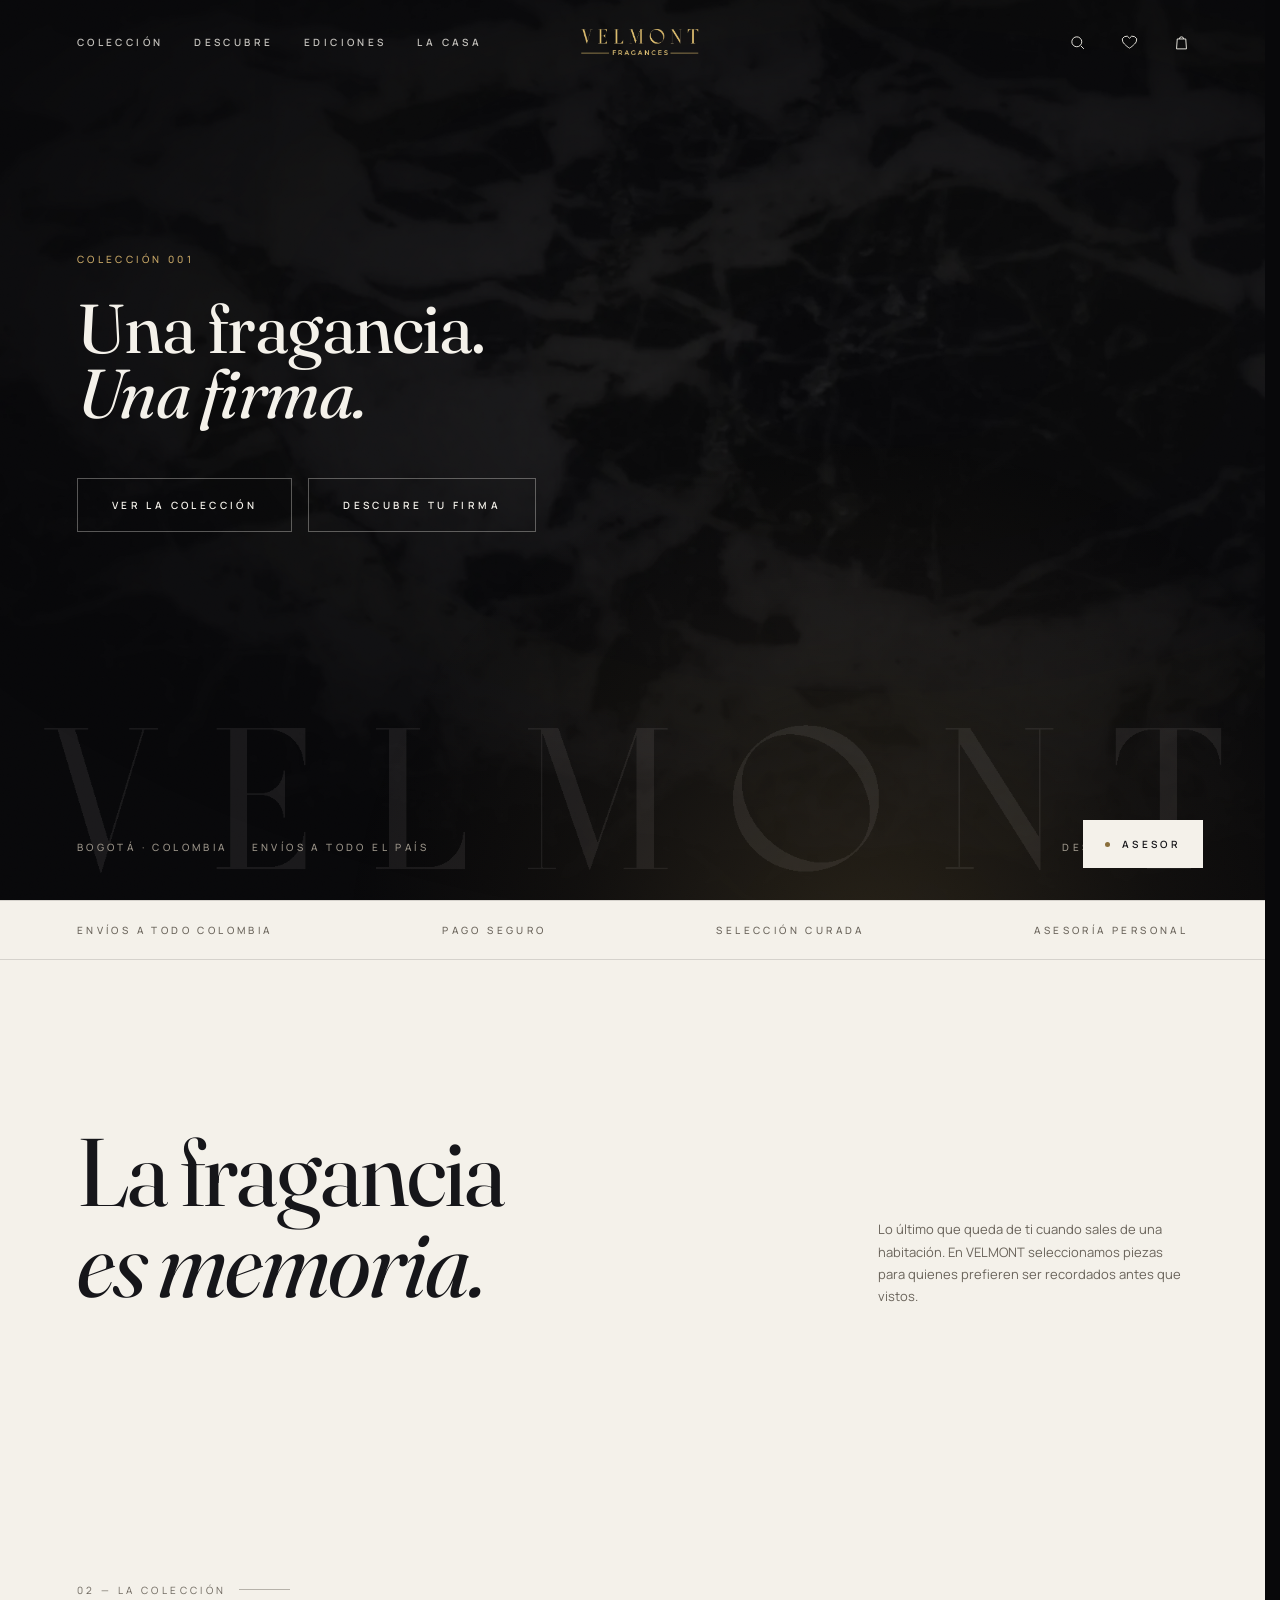
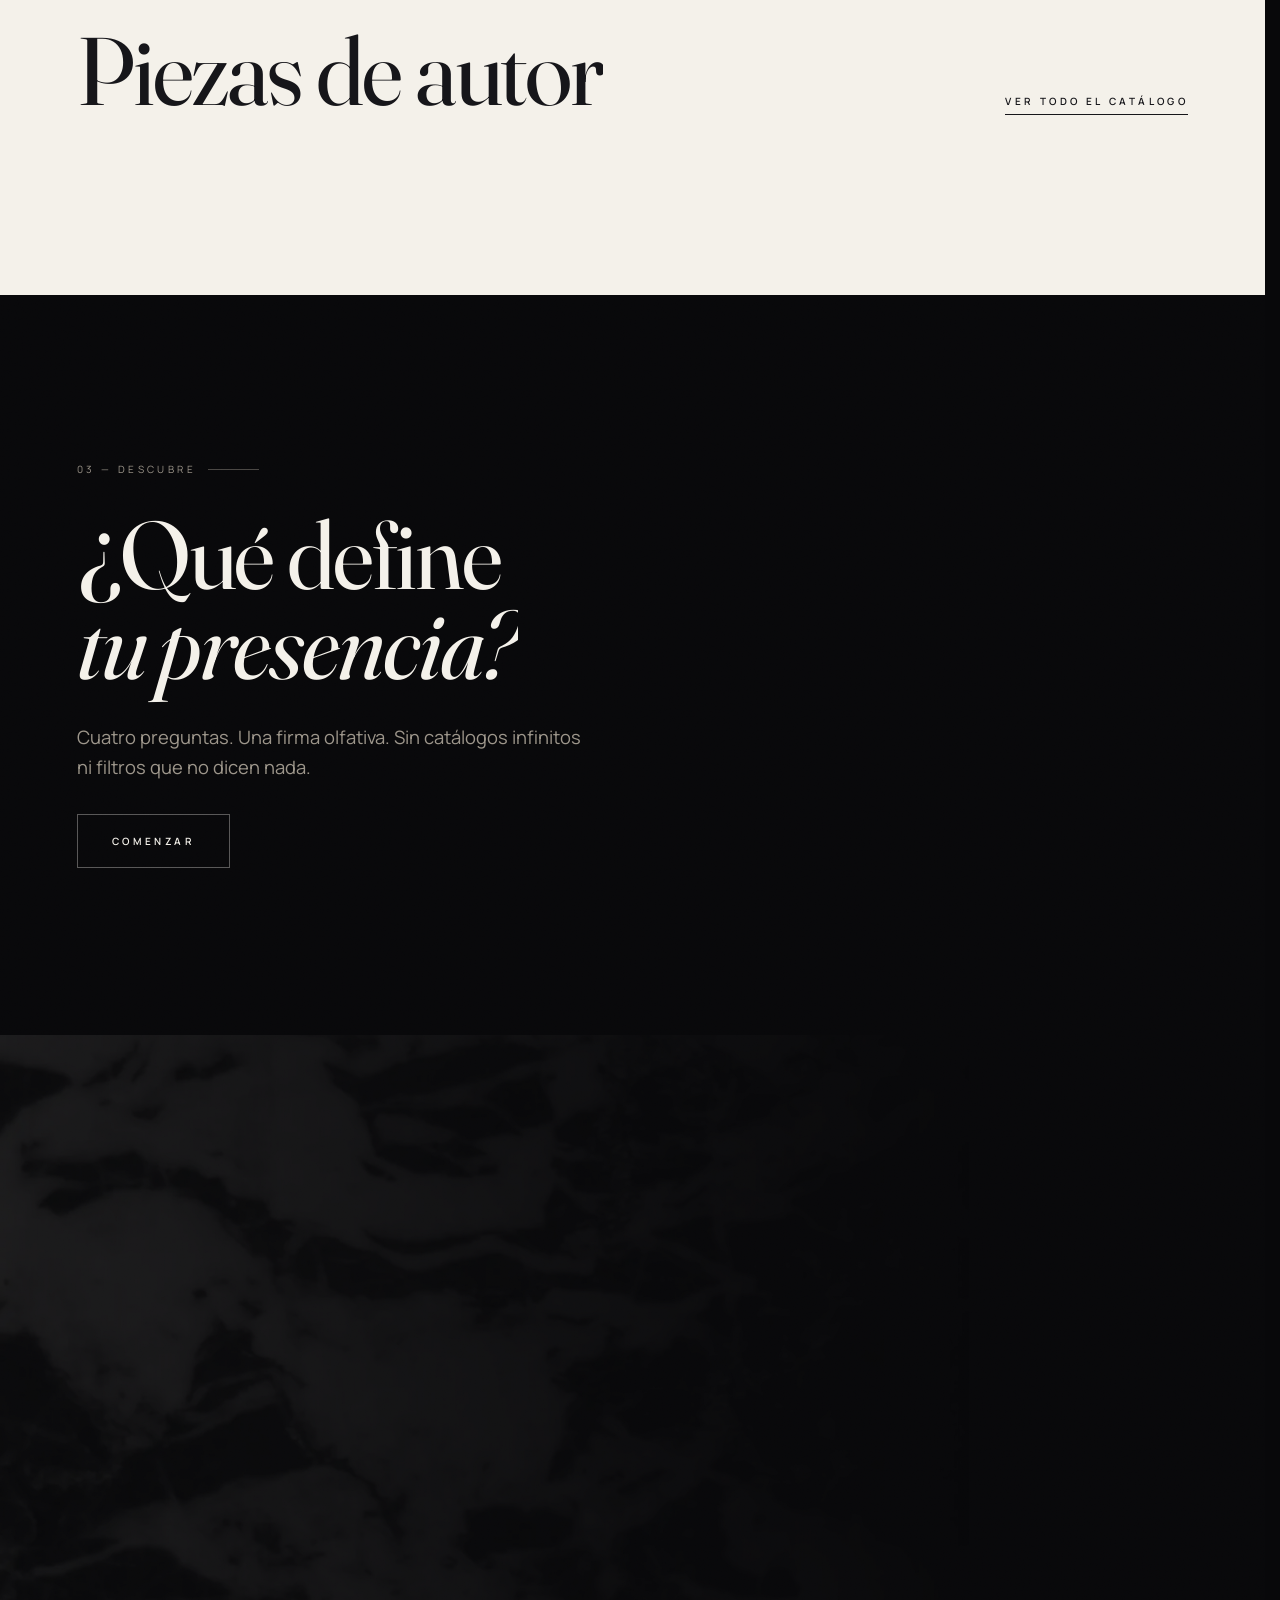
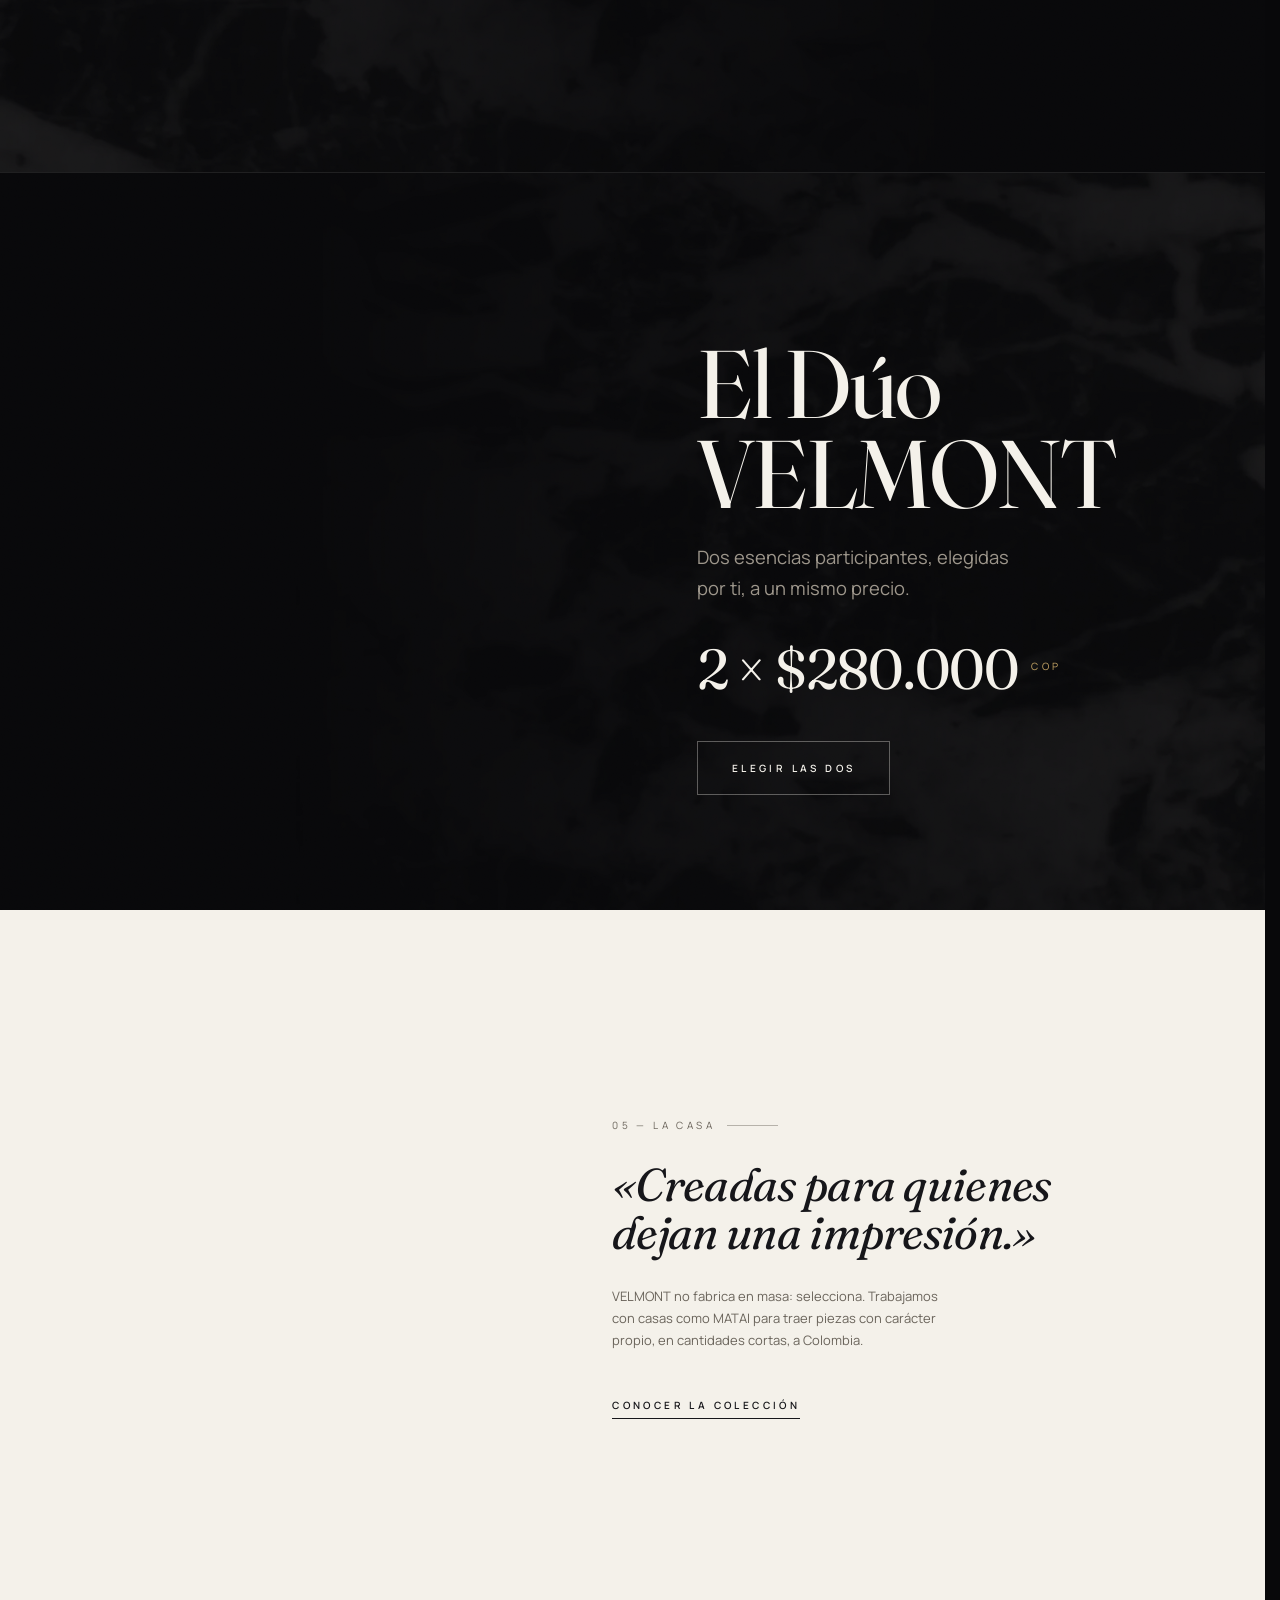
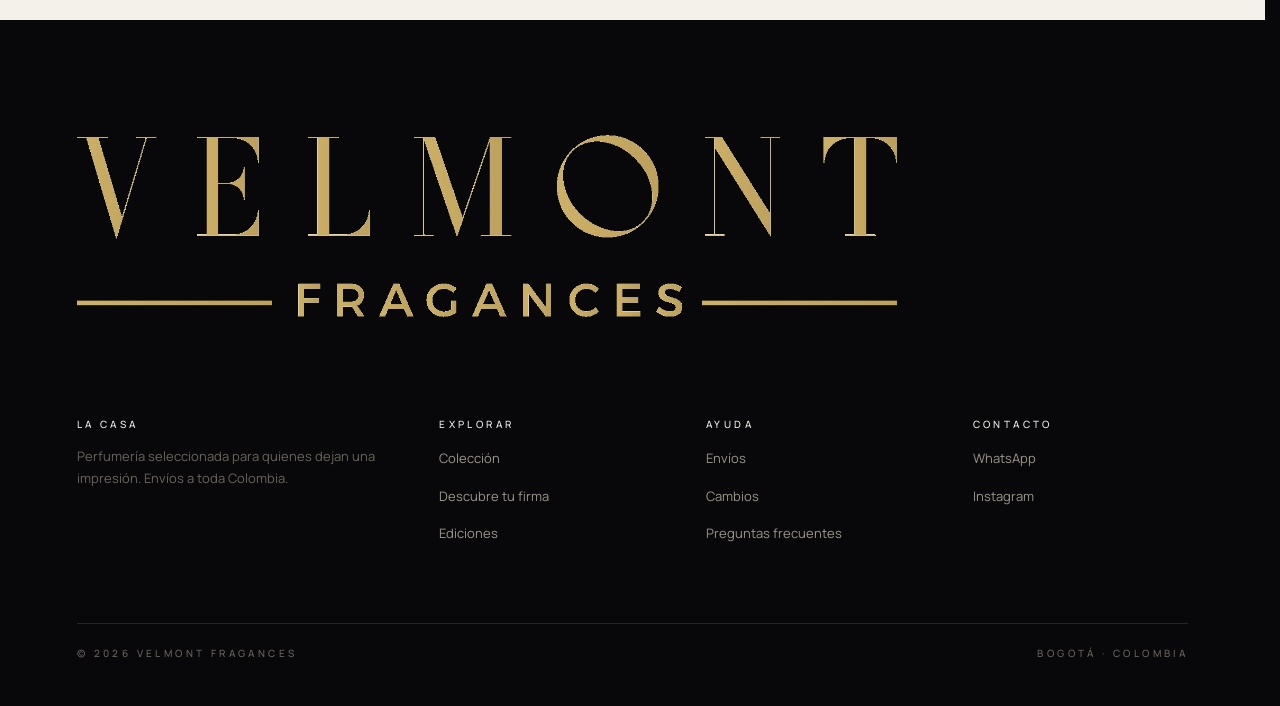
==== commit cca07e12: "Replace the broken outlined wordmark with the official VELMONT logo The giant "VELMONT" in the foote" ====
--- a/prototype/index.html
+++ b/prototype/index.html
@@ -85,7 +85,7 @@
   <section class="hero grain" data-hero data-tone="dark">
     <div class="hero__texture" data-depth="-6"></div>
     <div class="hero__pool" data-depth="10"></div>
-    <div class="hero__wordmark" aria-hidden="true">VELMONT</div>
+    <div class="hero__wordmark" aria-hidden="true"><img src="assets/img/logo/velmont-letters-ivory.webp" alt="" width="1550" height="195"></div>
 
     <div class="hero__stage" data-hero-stage data-depth="24">
       <div data-hero-bottle></div>
@@ -223,7 +223,7 @@
 <!-- ============ FOOTER ============ -->
 <footer class="foot" id="contacto">
   <div class="foot__in">
-    <div class="foot__mark" aria-hidden="true">VELMONT</div>
+    <div class="foot__mark"><img src="assets/img/logo/velmont-wordmark.webp" alt="VELMONT Fragances" width="1550" height="343" loading="lazy"></div>
     <div class="foot__cols">
       <div>
         <h4 class="label">La casa</h4>
--- a/prototype/assets/css/components.css
+++ b/prototype/assets/css/components.css
@@ -136,18 +136,16 @@
   pointer-events: none;
 }
 
-/* La tipografia gigante ES el fondo: se apoya en el borde inferior */
+/* Las letras del logo oficial como fondo, apoyadas en el borde inferior.
+   Imagen (no texto) para respetar la marca y evitar el text-stroke roto. */
 .hero__wordmark {
-  position: absolute; z-index: 1; left: 50%; bottom: -0.1em;
+  position: absolute; z-index: 1; left: 50%; bottom: clamp(18px, 3vh, 40px);
   transform: translateX(-50%);
-  font-family: var(--font-display);
-  font-size: clamp(3.2rem, 15.5vw, 16rem);
-  line-height: 0.76; letter-spacing: 0.02em;
-  color: transparent;
-  -webkit-text-stroke: 1px rgba(244,241,234,0.13);
+  width: min(92vw, 1500px);
+  opacity: 0.075;
   pointer-events: none; user-select: none;
-  white-space: nowrap;
-}
+}
+.hero__wordmark img { width: 100%; height: auto; }
 
 .hero__stage {
   position: absolute; z-index: 2;
@@ -224,7 +222,7 @@
     min-height: auto;
   }
   .hero__stage { width: min(56vw, 250px); right: -4vw; bottom: 6vh; }
-  .hero__wordmark { font-size: 21vw; bottom: 1vh; opacity: 0.75; }
+  .hero__wordmark { width: 94vw; bottom: 2vh; opacity: 0.09; }
   .hero__meta { display: none; }
   .hero__scroll { left: var(--gutter); right: auto; }
   .hero__actions .act { padding: 16px 26px; }
@@ -463,12 +461,14 @@
 /* ===================== FOOTER ===================== */
 .foot { background: var(--noir); color: var(--stone); padding-block: clamp(64px, 9vw, 130px) var(--s7); }
 .foot__in { padding-inline: var(--gutter); }
+/* El cierre de la pagina firma con el logo oficial, no con la palabra
+   re-tipografiada: text-stroke sobre una fuente variable traza los
+   contornos internos superpuestos y rompe las letras. */
 .foot__mark {
-  font-family: var(--font-display);
-  font-size: clamp(3rem, 15vw, 14rem); line-height: 0.8; letter-spacing: -0.04em;
-  color: transparent; -webkit-text-stroke: 1px rgba(244,241,234,0.14);
-  margin-bottom: clamp(40px, 6vw, 90px); user-select: none;
-}
+  width: min(100%, 820px);
+  margin-bottom: clamp(56px, 8vw, 120px);
+}
+.foot__mark img { width: 100%; height: auto; opacity: 0.92; }
 .foot__cols { display: grid; gap: clamp(32px, 4vw, 60px); grid-template-columns: repeat(2, 1fr); }
 @media (min-width: 860px) { .foot__cols { grid-template-columns: 1.3fr repeat(3, 0.9fr); } }
 .foot h4 { color: var(--ivory); margin-bottom: var(--s4); }
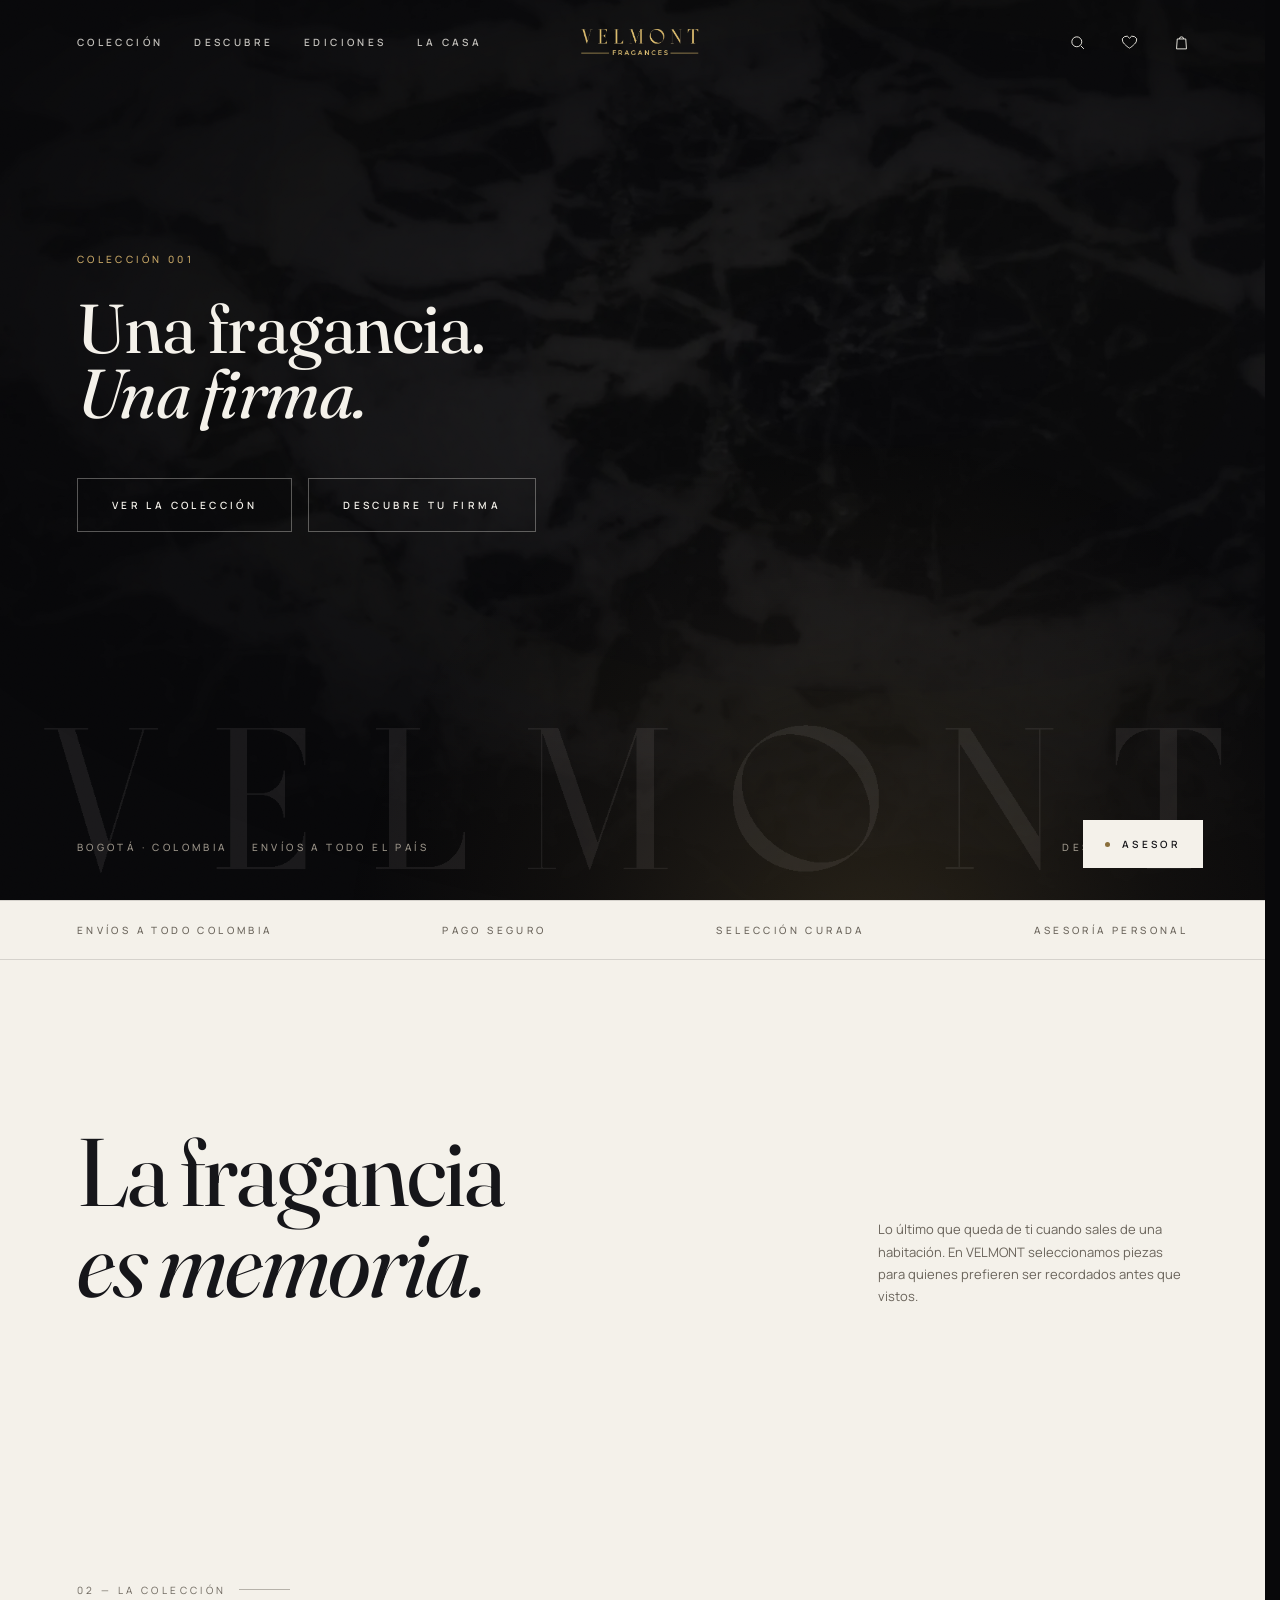
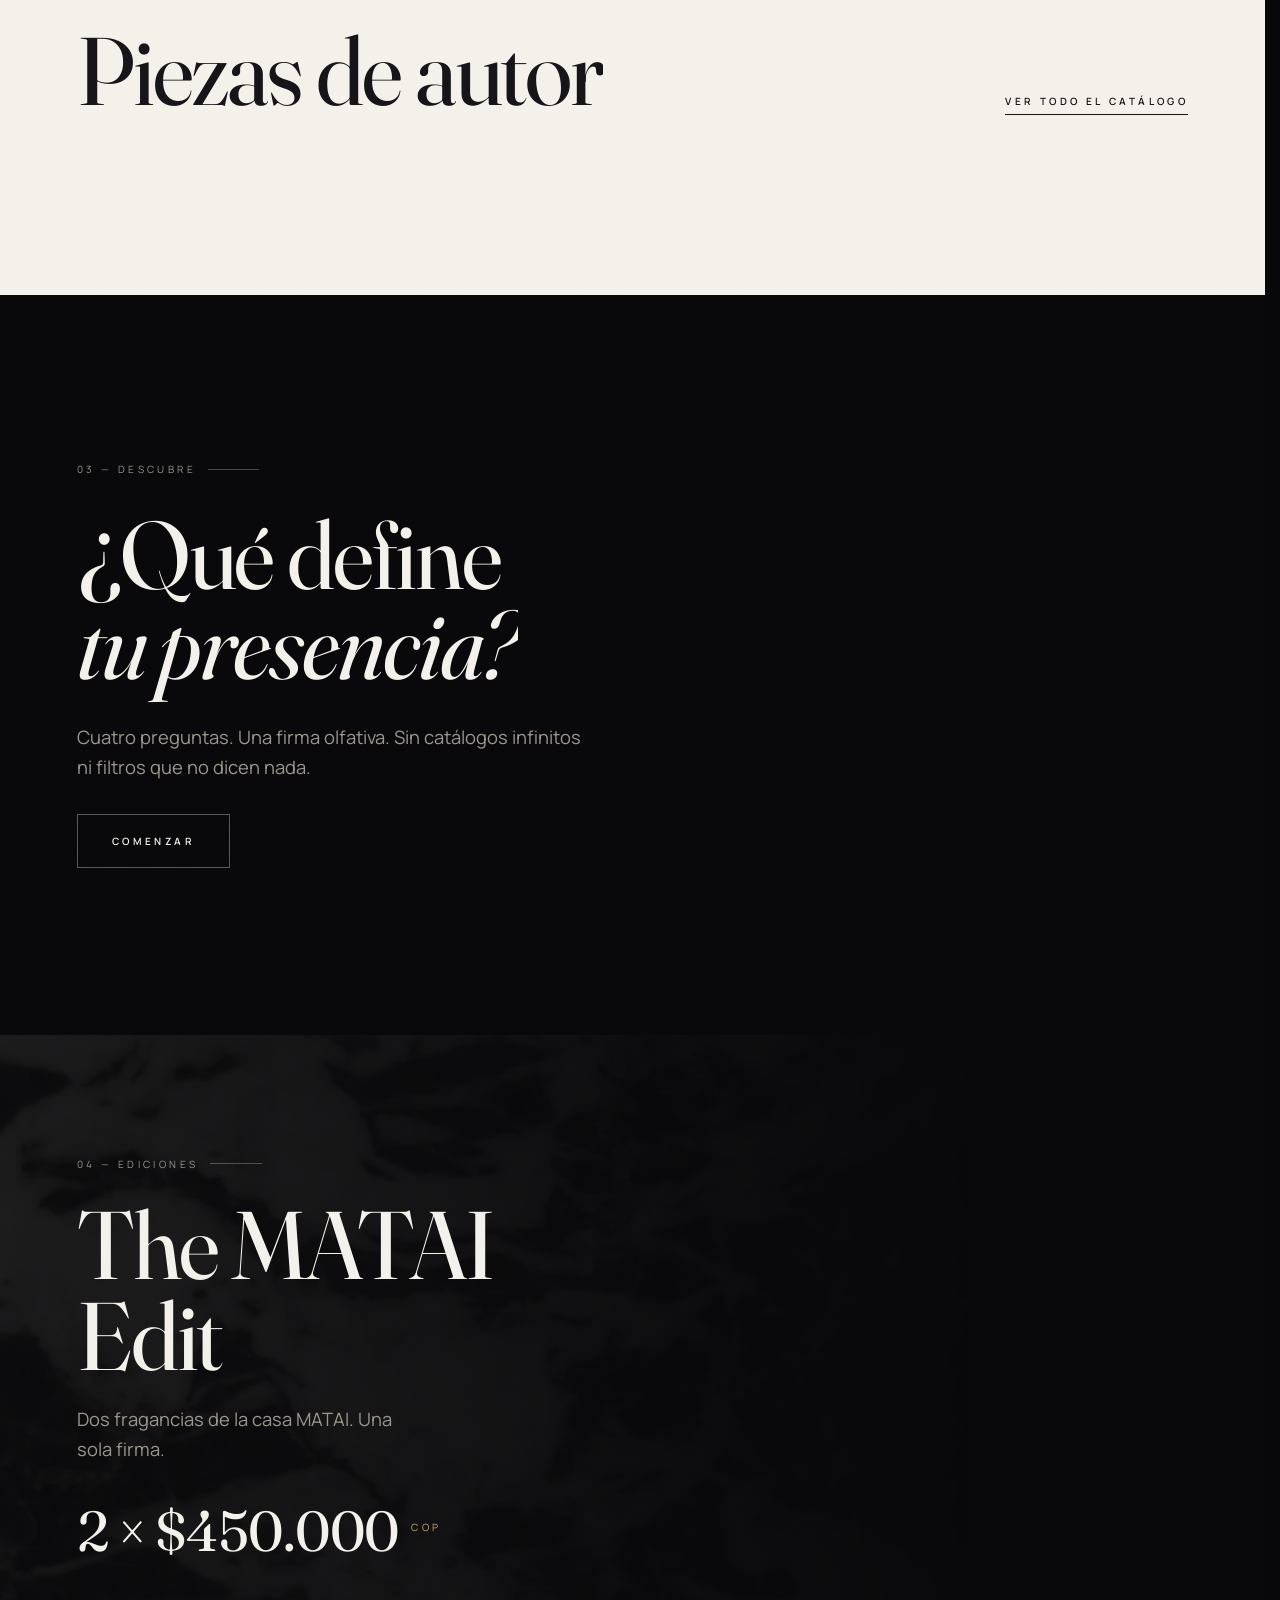
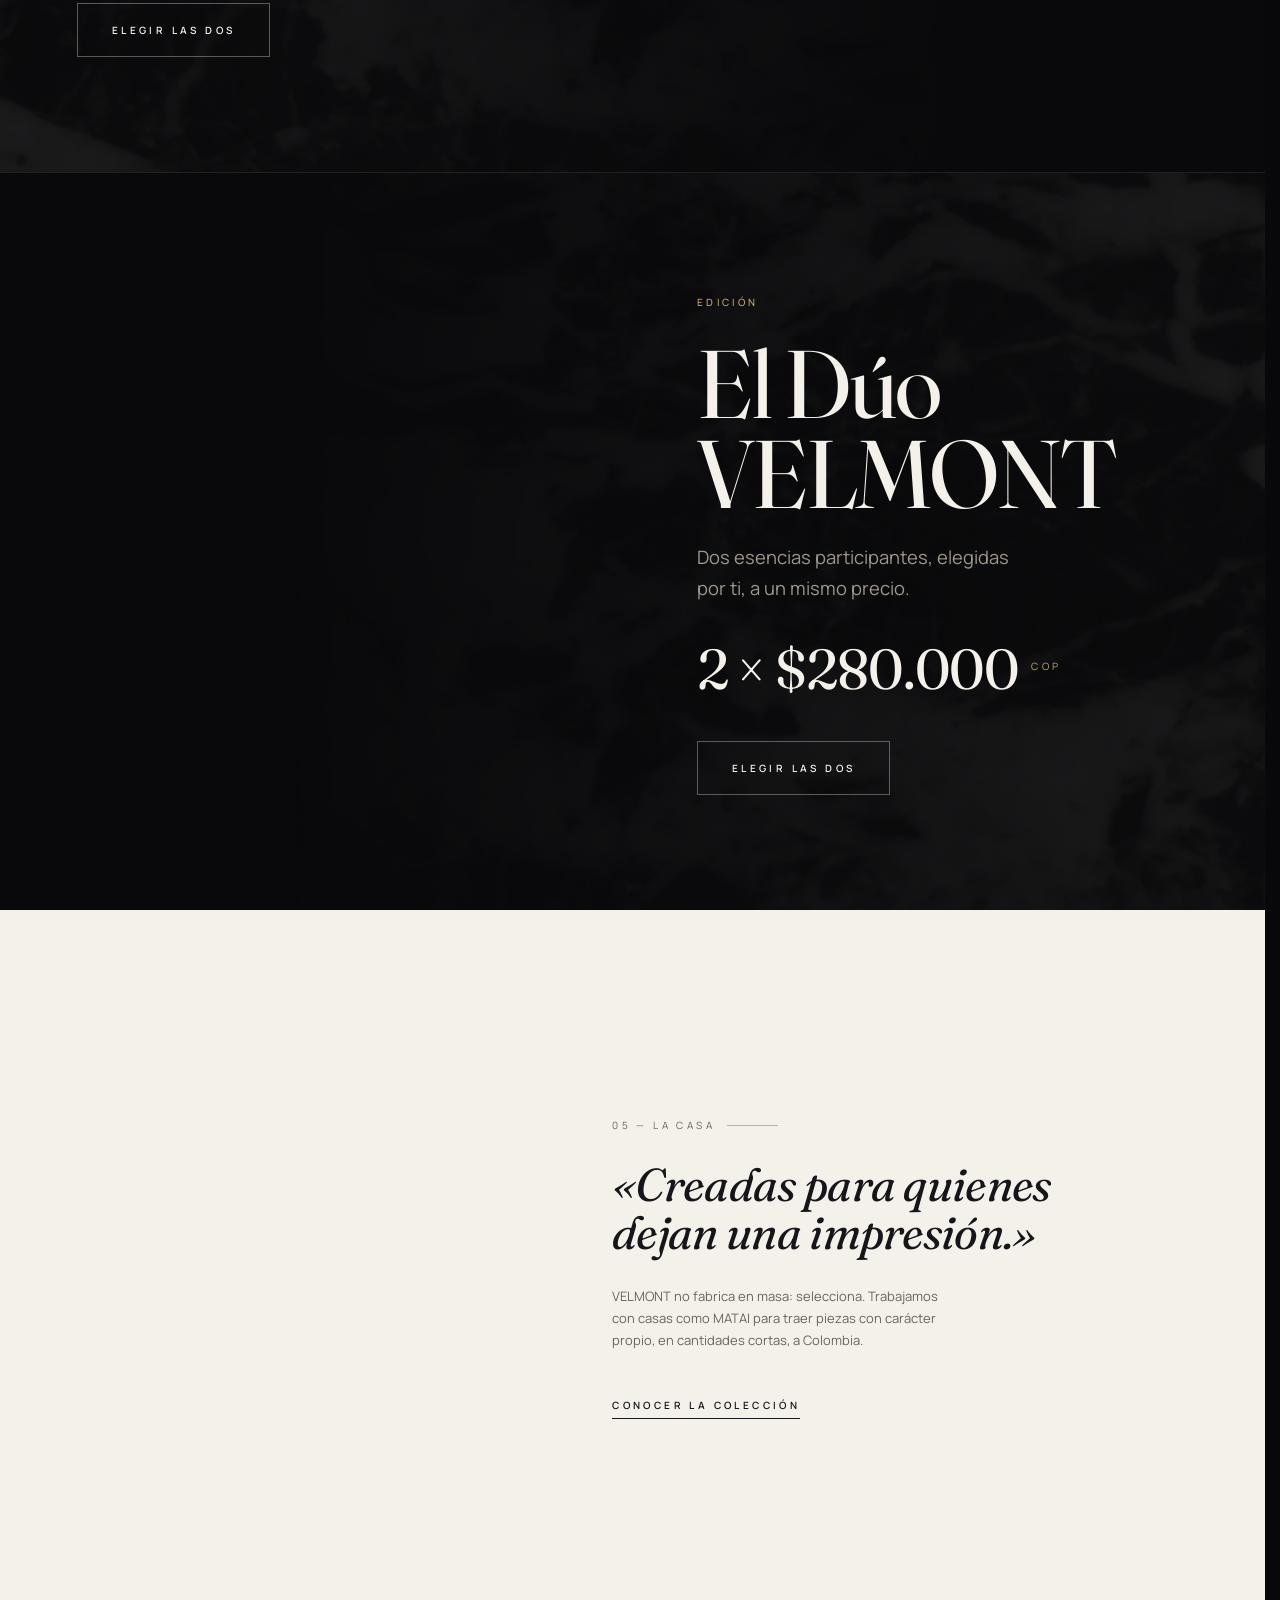
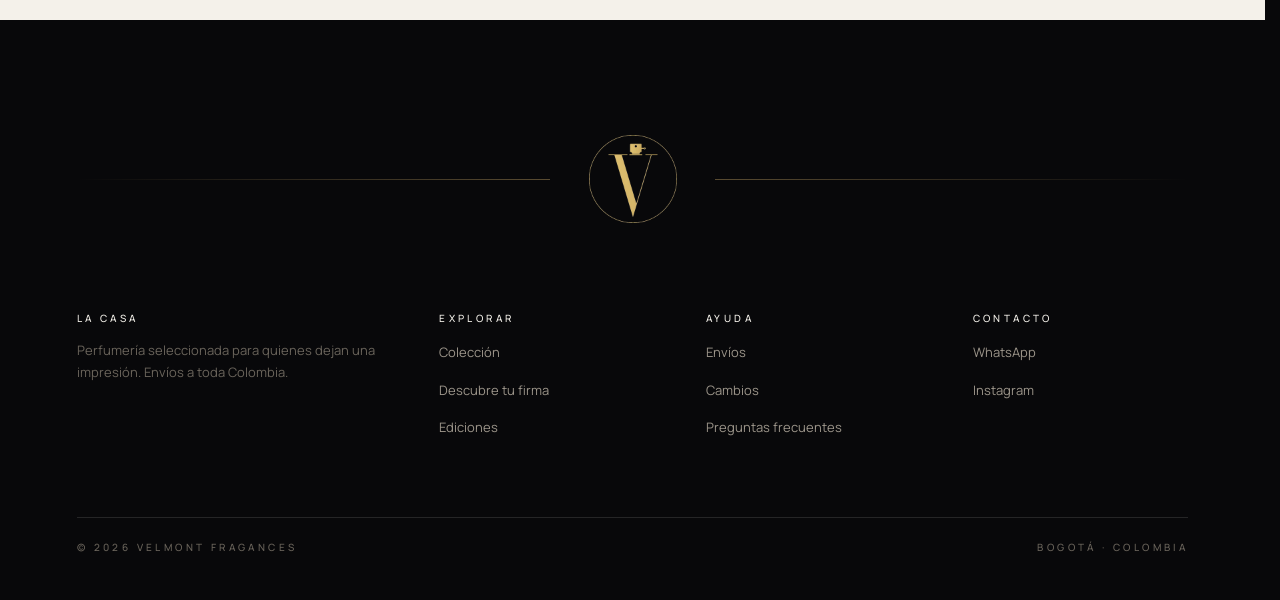
==== commit 32dcdef9: "Sign the footer with the circular monogram instead of the full wordmark Per the client, the footer n" ====
--- a/prototype/index.html
+++ b/prototype/index.html
@@ -223,7 +223,11 @@
 <!-- ============ FOOTER ============ -->
 <footer class="foot" id="contacto">
   <div class="foot__in">
-    <div class="foot__mark"><img src="assets/img/logo/velmont-wordmark.webp" alt="VELMONT Fragances" width="1550" height="343" loading="lazy"></div>
+    <div class="foot__seal">
+      <span class="foot__seal-line" aria-hidden="true"></span>
+      <a href="/" aria-label="VELMONT — inicio"><img src="assets/img/logo/velmont-seal.webp" alt="VELMONT" width="88" height="88" loading="lazy"></a>
+      <span class="foot__seal-line" aria-hidden="true"></span>
+    </div>
     <div class="foot__cols">
       <div>
         <h4 class="label">La casa</h4>
--- a/prototype/assets/css/components.css
+++ b/prototype/assets/css/components.css
@@ -461,14 +461,21 @@
 /* ===================== FOOTER ===================== */
 .foot { background: var(--noir); color: var(--stone); padding-block: clamp(64px, 9vw, 130px) var(--s7); }
 .foot__in { padding-inline: var(--gutter); }
-/* El cierre de la pagina firma con el logo oficial, no con la palabra
-   re-tipografiada: text-stroke sobre una fuente variable traza los
-   contornos internos superpuestos y rompe las letras. */
-.foot__mark {
-  width: min(100%, 820px);
-  margin-bottom: clamp(56px, 8vw, 120px);
-}
-.foot__mark img { width: 100%; height: auto; opacity: 0.92; }
+/* Sello del footer: el monograma circular oficial entre dos filetes, que
+   repiten el motivo "—— FRAGANCES ——" del propio logo. 88px en escritorio:
+   por debajo, en pantallas 1x, el anillo del monograma se pierde. */
+.foot__seal {
+  display: flex; align-items: center; gap: clamp(20px, 3vw, 44px);
+  margin-bottom: clamp(56px, 7vw, 104px);
+}
+.foot__seal-line { flex: 1; height: 1px; background: linear-gradient(90deg, rgba(201,168,103,0) 0%, rgba(201,168,103,0.42) 100%); }
+.foot__seal-line:last-child { background: linear-gradient(90deg, rgba(201,168,103,0.42) 0%, rgba(201,168,103,0) 100%); }
+.foot__seal a { display: block; flex: none; transition: opacity var(--t-base) var(--ease-out); }
+.foot__seal a:hover { opacity: 0.78; }
+.foot__seal img { width: 88px; height: 88px; }
+@media (max-width: 760px) {
+  .foot__seal img { width: 72px; height: 72px; }
+}
 .foot__cols { display: grid; gap: clamp(32px, 4vw, 60px); grid-template-columns: repeat(2, 1fr); }
 @media (min-width: 860px) { .foot__cols { grid-template-columns: 1.3fr repeat(3, 0.9fr); } }
 .foot h4 { color: var(--ivory); margin-bottom: var(--s4); }
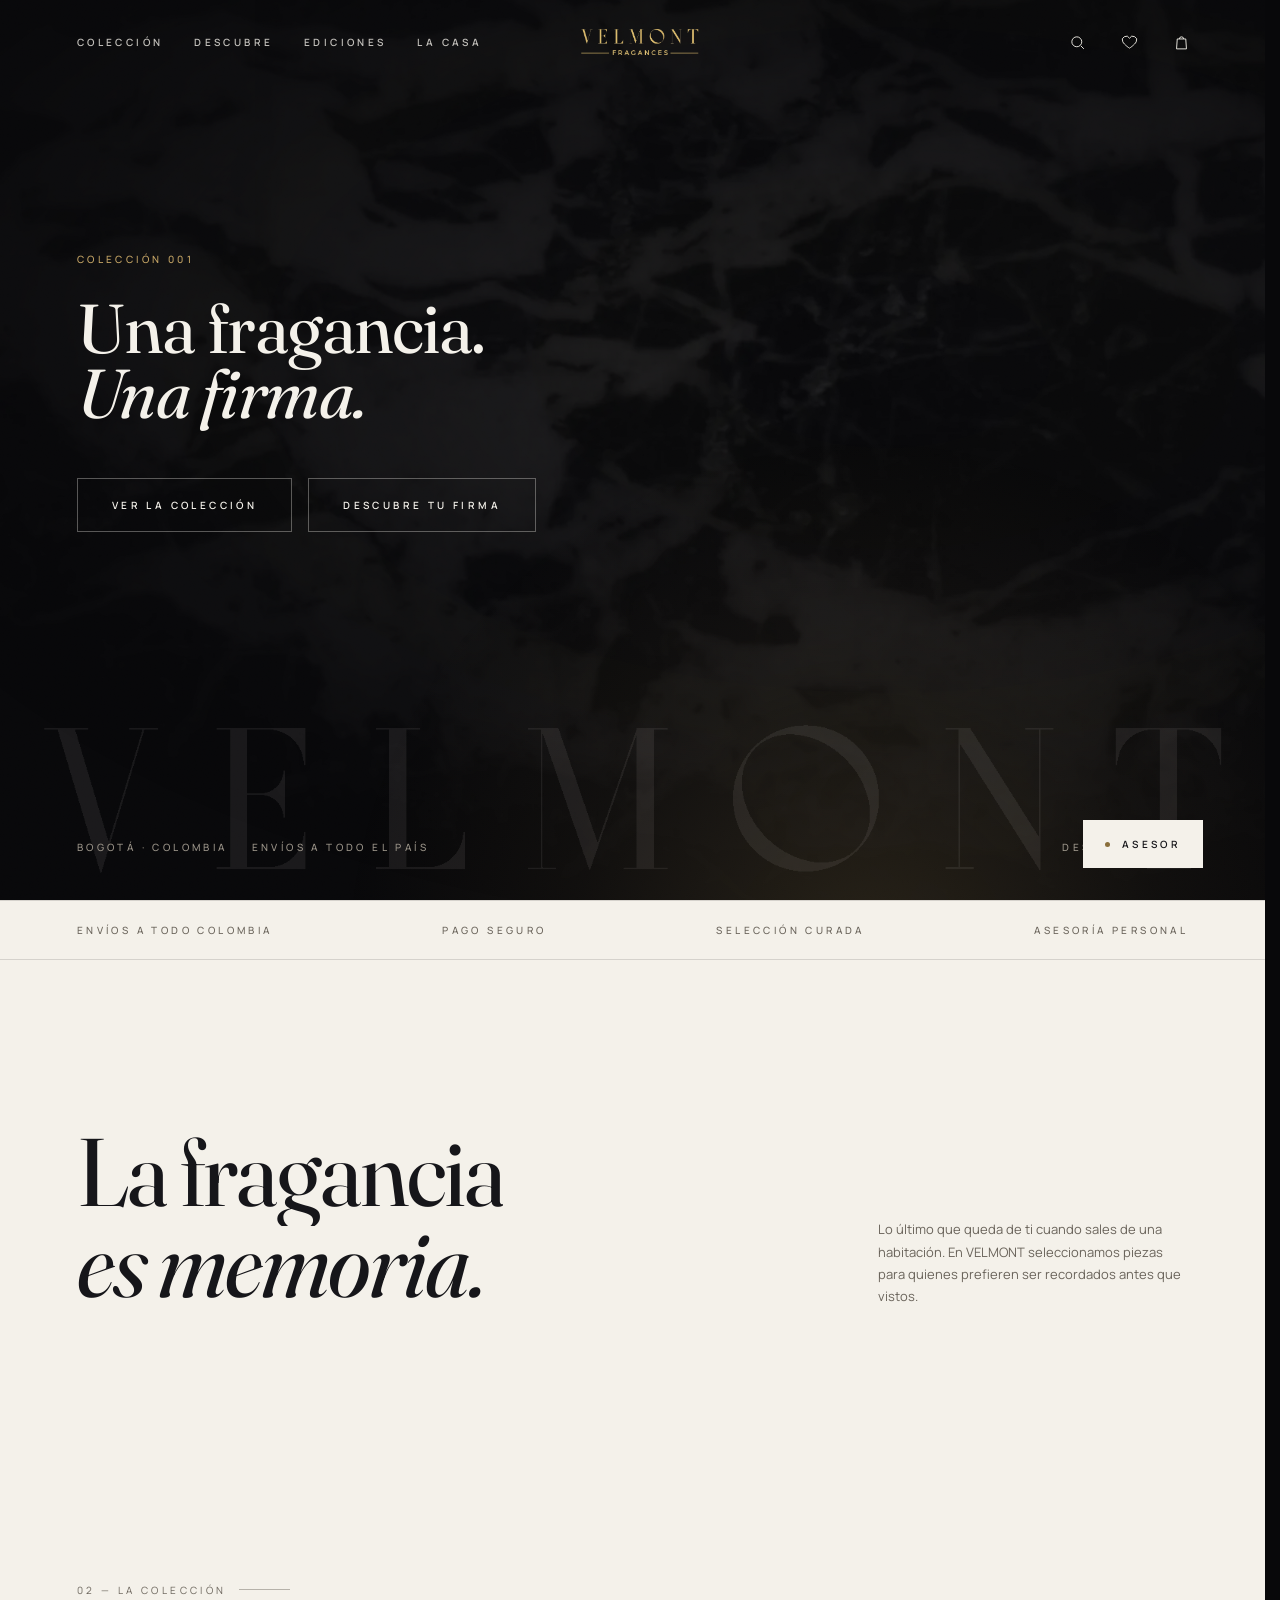
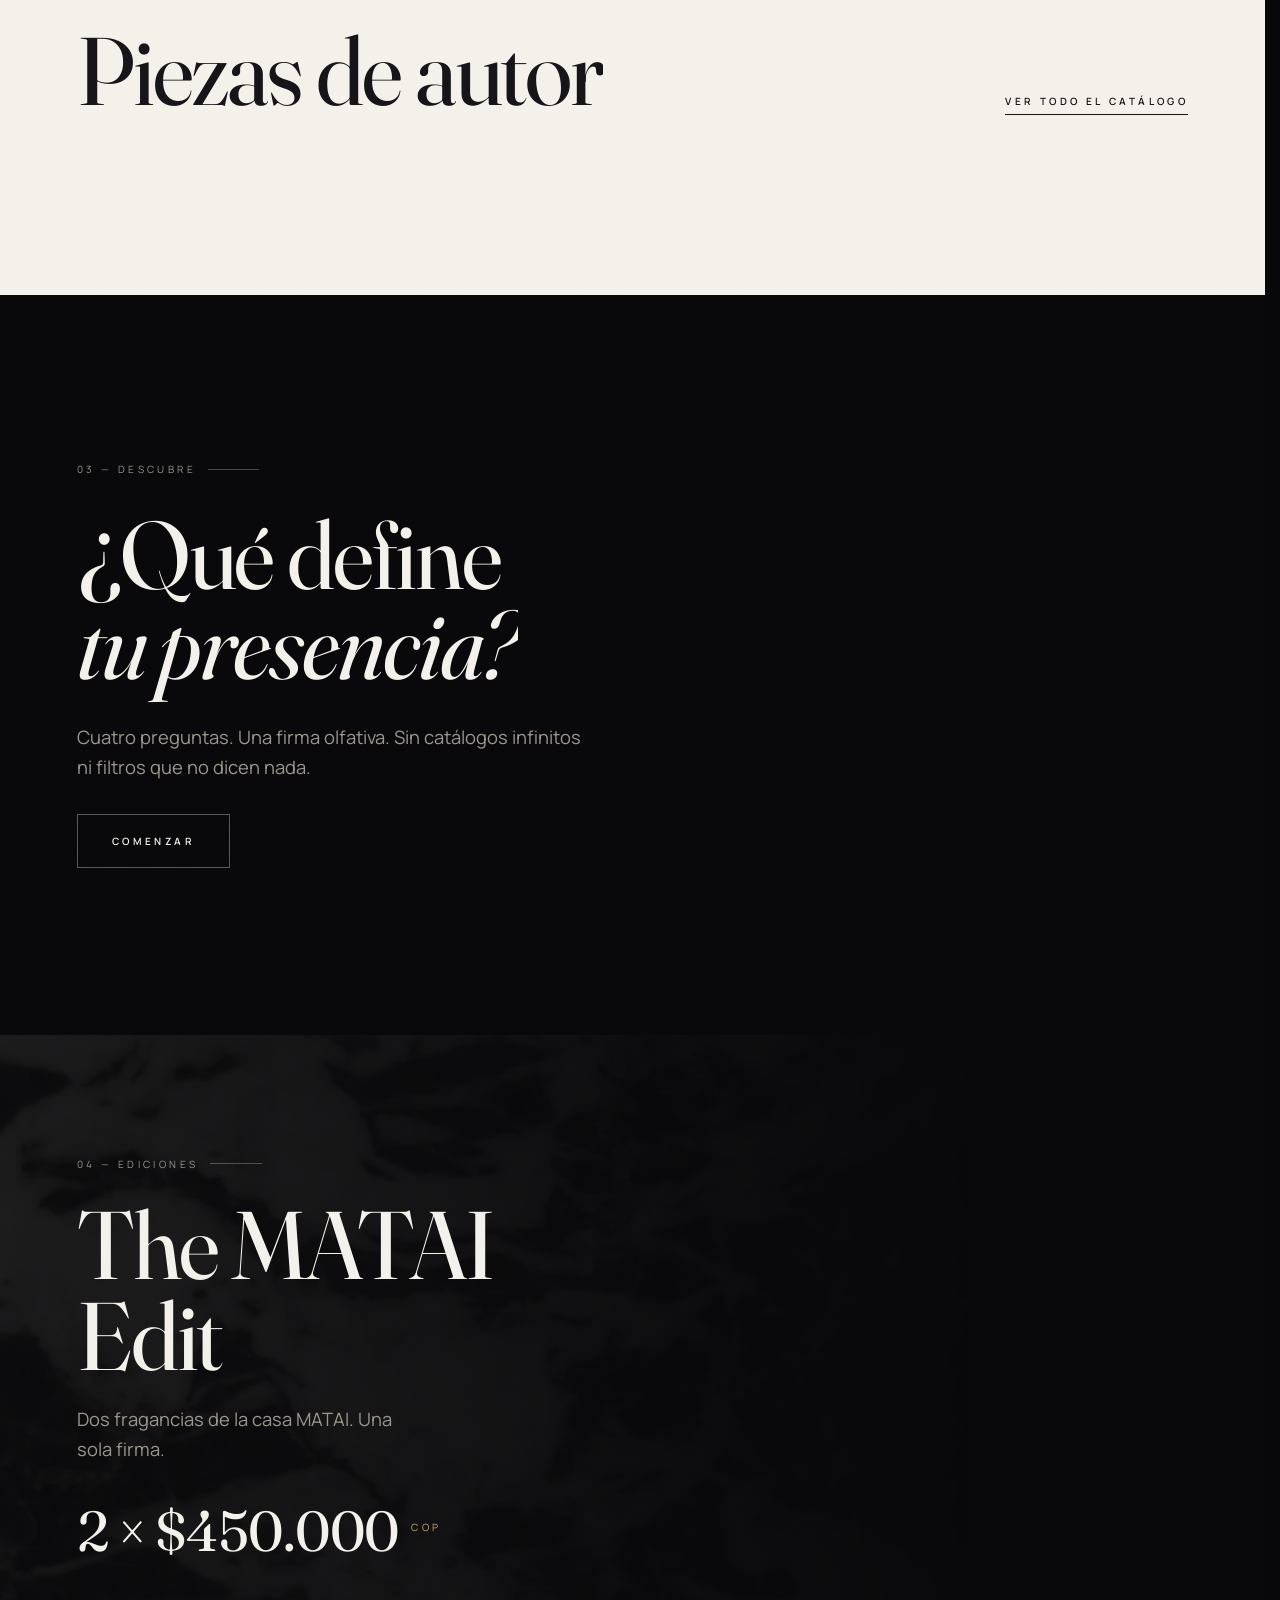
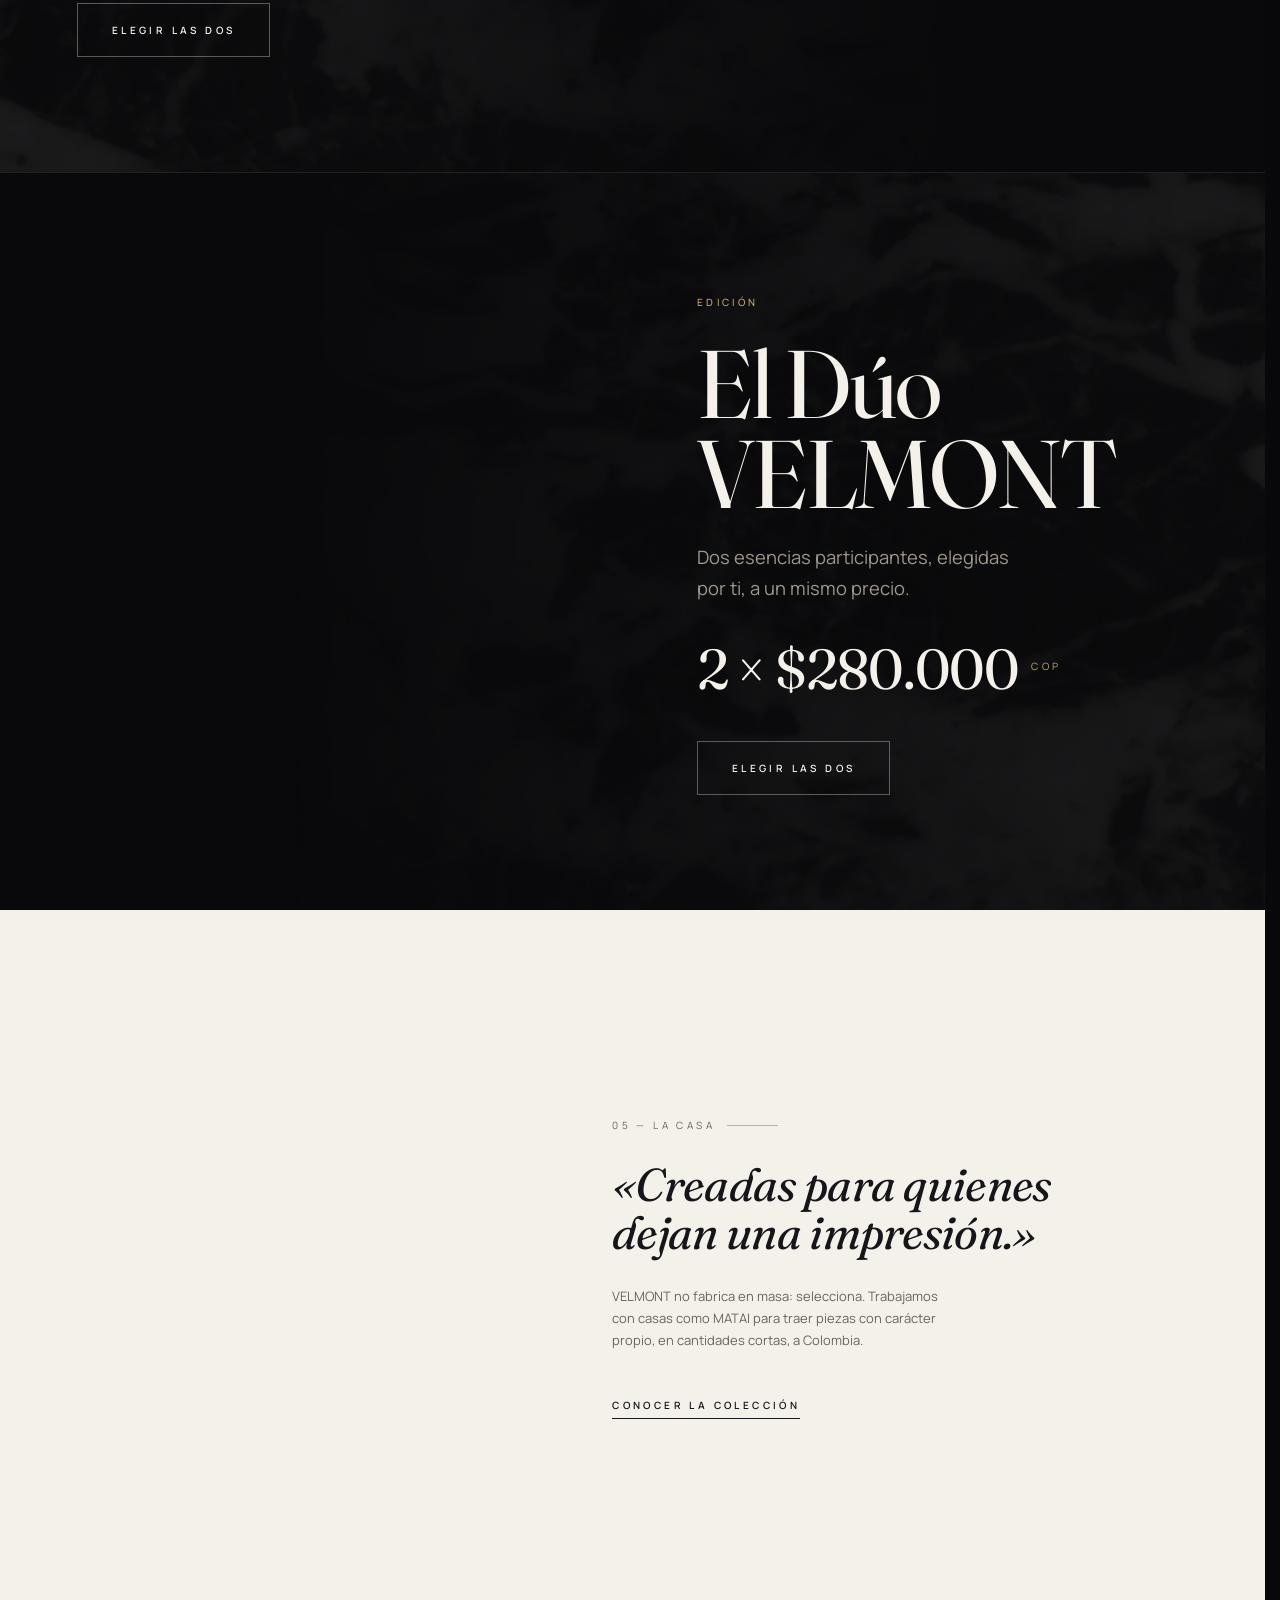
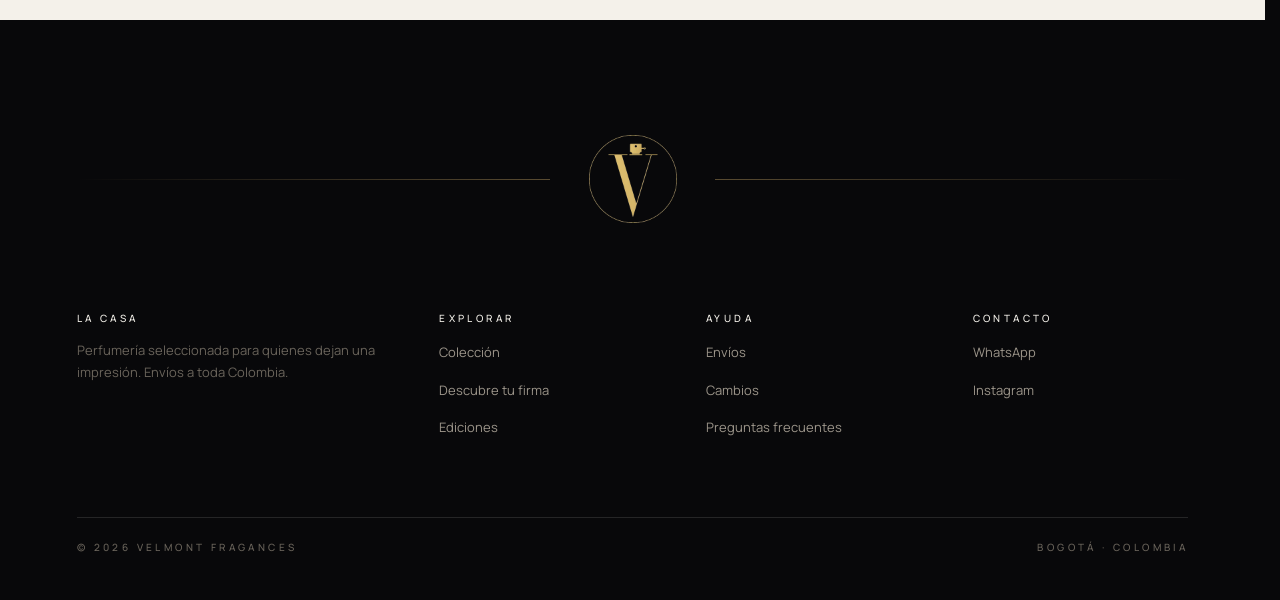
==== commit 0f3a99a8: "Capa cinematografica: cursor de marca, magnetismo, reveal por palabras, ficha con frasco fijo y carr" ====
--- a/prototype/index.html
+++ b/prototype/index.html
@@ -125,9 +125,9 @@
   <!-- ============ DECLARACIÓN ============ -->
   <section class="band statement" data-tone="light">
     <div class="statement__grid">
-      <h2 class="display statement__quote" data-reveal>
-        <span class="line-mask"><span>La fragancia</span></span>
-        <span class="line-mask" style="--reveal-delay:100ms"><span><em>es memoria.</em></span></span>
+      <h2 class="display statement__quote">
+        <span data-reveal="words">La fragancia</span>
+        <span class="line-mask" data-reveal style="--reveal-delay:260ms"><span><em>es memoria.</em></span></span>
       </h2>
       <div class="statement__aside" data-reveal style="--reveal-delay:260ms">
         <p class="fine">Lo último que queda de ti cuando sales de una habitación. En VELMONT seleccionamos piezas para quienes prefieren ser recordados antes que vistos.</p>
@@ -147,6 +147,11 @@
       <a href="/collection.html" class="link" data-reveal>Ver todo el catálogo</a>
     </div>
     <div class="composition" data-composition></div>
+    <div class="swipe-hint" data-swipe-hint aria-hidden="true">
+      <span class="label" data-swipe-count>01 / 06</span>
+      <i><b></b></i>
+      <span class="label">Desliza</span>
+    </div>
   </section>
 
   <!-- ============ 03 · DESCUBRE ============ -->
--- a/prototype/assets/css/tokens.css
+++ b/prototype/assets/css/tokens.css
@@ -69,7 +69,7 @@
   --t-cine: 1400ms;
 
   --header-h: 84px;
-  --z-header: 200; --z-menu: 300; --z-drawer: 400; --z-overlay: 500;
+  --z-header: 200; --z-menu: 300; --z-drawer: 400; --z-overlay: 500; --z-cursor: 1000;
 }
 
 /* Bloques oscuros: invierten las superficies, no los componentes */
--- a/prototype/assets/css/base.css
+++ b/prototype/assets/css/base.css
@@ -6,6 +6,20 @@
 html { -webkit-text-size-adjust: 100%; scroll-behavior: smooth; scrollbar-gutter: stable; }
 @media (prefers-reduced-motion: reduce) { html { scroll-behavior: auto; } }
 html.no-scroll, html.no-scroll body { overflow: hidden; height: 100%; }
+
+/* Transiciones nativas entre paginas (Chrome/Edge): el navegador hace un
+   crossfade de la pagina saliente a la entrante sin JS ni riesgo de romper
+   la navegacion (back/forward, ctrl-click, checkout externo siguen intactos
+   porque esto no intercepta clicks — es una API del navegador). En el resto
+   de navegadores esta regla se ignora y la navegacion sigue igual que hoy. */
+@view-transition { navigation: auto; }
+::view-transition-old(root), ::view-transition-new(root) {
+  animation-duration: var(--t-slow);
+  animation-timing-function: var(--ease-inout);
+}
+@media (prefers-reduced-motion: reduce) {
+  @view-transition { navigation: none; }
+}
 
 body {
   margin: 0;
@@ -125,7 +139,7 @@
   background: transparent;
   position: relative;
   overflow: hidden;
-  transition: color var(--t-fast) var(--ease-out), border-color var(--t-fast) var(--ease-out);
+  transition: color var(--t-fast) var(--ease-out), border-color var(--t-fast) var(--ease-out), transform 380ms var(--ease-out);
   min-height: 48px;
 }
 /* El relleno entra desde abajo al hover: gesto contenido, no un cambio de color */
@@ -160,7 +174,7 @@
   width: 44px; height: 44px;
   display: inline-flex; align-items: center; justify-content: center;
   position: relative; color: inherit;
-  transition: opacity var(--t-fast);
+  transition: opacity var(--t-fast), transform 380ms var(--ease-out);
 }
 .icon-btn:hover { opacity: 0.6; }
 
@@ -193,6 +207,21 @@
   transition-delay: var(--reveal-delay, 0ms);
 }
 .in .line-mask > span, .line-mask.in > span { transform: translateY(0); }
+
+/* Revelado palabra por palabra: otro ritmo frente al line-mask, para que no
+   toda la pagina se sienta con la misma animacion. initWordReveal() parte
+   el texto en spans antes de que initReveal() observe el elemento — por
+   eso reutiliza el mismo mecanismo de [data-reveal]/.in sin un observer
+   propio. */
+[data-reveal="words"] { opacity: 1; transform: none; }
+[data-reveal="words"] .word { display: inline-block; overflow: hidden; padding-bottom: 0.1em; margin-bottom: -0.1em; vertical-align: top; }
+[data-reveal="words"] .word > span {
+  display: inline-block;
+  transform: translateY(105%);
+  transition: transform var(--t-slow) var(--ease-inout);
+  transition-delay: calc(var(--wi, 0) * 45ms);
+}
+[data-reveal="words"].in .word > span { transform: none; }
 
 @media (prefers-reduced-motion: reduce) {
   [data-reveal], [data-reveal="wipe"] { opacity: 1 !important; transform: none !important; clip-path: none !important; }
@@ -224,6 +253,25 @@
   .loader-rule { width: 200px; animation: none; }
 }
 
+/* ---------------- Cursor de marca (desktop, pointer:fine) ---------------- */
+/* mix-blend-mode:difference se lee sobre cualquier fondo sin rastrear el
+   tono de cada seccion. initCursor() solo lo activa fuera de touch y de
+   prefers-reduced-motion, asi que estas reglas nunca corren de mas. */
+.cursor-dot {
+  position: fixed; top: 0; left: 0; z-index: var(--z-cursor); pointer-events: none;
+  width: 18px; height: 18px; margin: -9px 0 0 -9px;
+  border-radius: 999px; background: var(--ivory);
+  mix-blend-mode: difference;
+  opacity: 0;
+  transition: opacity 200ms var(--ease-out), width 240ms var(--ease-out), height 240ms var(--ease-out), margin 240ms var(--ease-out);
+}
+.cursor-dot.ready { opacity: 1; }
+.cursor-dot.hide { opacity: 0; }
+.cursor-dot.grow { width: 44px; height: 44px; margin: -22px 0 0 -22px; }
+.cursor-dot.press { width: 12px; height: 12px; margin: -6px 0 0 -6px; }
+body.cursor-on, body.cursor-on a, body.cursor-on button { cursor: none; }
+body.cursor-on input, body.cursor-on textarea, body.cursor-on select { cursor: auto; }
+
 /* ---------------- Aviso flotante ---------------- */
 .notice {
   position: fixed; left: 50%; bottom: 32px; transform: translate(-50%, 14px);
--- a/prototype/assets/css/components.css
+++ b/prototype/assets/css/components.css
@@ -332,6 +332,21 @@
 @media (min-width: 1200px) { .grid-quiet { grid-template-columns: repeat(4, 1fr); } }
 /* Ritmo: cada tercera pieza baja, para romper la fila perfecta */
 @media (min-width: 760px) { .grid-quiet > *:nth-child(3n+2) { transform: translateY(clamp(24px, 3vw, 56px)); } }
+
+/* Carrusel de relacionados: se arrastra con el mouse (initReel) y desliza
+   nativo en tactil. La pieza mas centrada queda con foco total; el resto
+   se atenua un poco, como en una vitrina. */
+.reel {
+  display: flex; gap: clamp(20px, 2.4vw, 40px);
+  overflow-x: auto; scroll-snap-type: x proximity; scrollbar-width: none;
+  -webkit-overflow-scrolling: touch; cursor: grab;
+  padding-inline: var(--gutter); padding-bottom: 4px;
+}
+.reel::-webkit-scrollbar { display: none; }
+.reel.dragging { cursor: grabbing; scroll-snap-type: none; user-select: none; }
+.reel > * { flex: 0 0 clamp(220px, 26vw, 320px); scroll-snap-align: start; opacity: 0.55; transition: opacity 380ms var(--ease-out); }
+.reel > *.active { opacity: 1; }
+@media (pointer: coarse) { .reel > * { opacity: 1; } }
 
 /* ===================== FILTROS ===================== */
 .filters { display: flex; flex-wrap: wrap; gap: var(--s5); padding-inline: var(--gutter); }
@@ -604,10 +619,32 @@
   display: grid; place-items: center;
   background: radial-gradient(60% 50% at 50% 55%, rgba(201,168,103,0.12), transparent 70%), var(--noir);
   overflow: hidden;
-}
-.pdp__stage svg { width: min(46%, 320px); filter: drop-shadow(0 50px 60px rgba(0,0,0,0.6)); }
-.pdp__stage img { width: 100%; height: 100%; object-fit: cover; }
+  perspective: 1400px;
+}
+/* Leve inclinacion hacia el cursor (initPdpTilt) — variables compuestas en
+   CSS, igual que el parallax del hero, para no pisar otros transforms. */
+.pdp__stage svg {
+  width: min(46%, 320px); filter: drop-shadow(0 50px 60px rgba(0,0,0,0.6));
+  transform: rotateX(var(--tilt-x, 0deg)) rotateY(var(--tilt-y, 0deg));
+  transition: transform 320ms var(--ease-out);
+}
+.pdp__stage img {
+  width: 100%; height: 100%; object-fit: cover;
+  transform: scale(1.02) rotateX(var(--tilt-x, 0deg)) rotateY(var(--tilt-y, 0deg));
+  transition: transform 320ms var(--ease-out);
+}
 .pdp__info { padding: clamp(48px, 7vw, 110px) var(--gutter); display: grid; align-content: center; gap: var(--s5); min-width: 0; }
+/* El frasco queda fijo en pantalla mientras la info (que con notas y perfil
+   olfativo es mas larga que un viewport) se desplaza normalmente a su lado
+   — el producto conserva el protagonismo y el CTA nunca esta lejos, sin
+   forzar una columna de texto larga a quedar "stuck" y cortada. */
+@media (min-width: 900px) {
+  /* Altura menor a la del viewport a propósito: dentro de la fila del grid
+     (tan alta como la info, que con notas y perfil es larga) esto deja
+     margen para que lo fijo se note casi todo el recorrido, no solo un
+     tramo corto. */
+  .pdp__stage { position: sticky; top: var(--header-h); align-self: start; height: min(76vh, 660px); min-height: 0; }
+}
 .pdp__name { margin-top: var(--s3); }
 .pdp__price { font-family: var(--font-display); font-size: clamp(1.4rem, 2vw, 2rem); }
 .pdp__cta { display: flex; gap: clamp(20px, 3vw, 40px); flex-wrap: wrap; align-items: center; margin-top: var(--s4); }
@@ -663,3 +700,131 @@
   .advisor__form button { min-height: 48px; }
   .finder__opt { min-height: 48px; }
 }
+
+/* ==========================================================================
+   CAPA MOVIL — experiencia diseñada para el celular, no el escritorio
+   apilado. Va al final del archivo para ganar la cascada.
+   ========================================================================== */
+
+/* --- Galeria deslizable de la coleccion (en vez de 6 piezas en columna) --- */
+.swipe-hint { display: none; }
+@media (max-width: 859px) {
+  .composition {
+    display: flex; gap: 14px;
+    overflow-x: auto; overscroll-behavior-x: contain;
+    scroll-snap-type: x mandatory; scroll-padding-inline: var(--gutter);
+    scrollbar-width: none; -webkit-overflow-scrolling: touch;
+    padding-bottom: 4px;
+  }
+  .composition::-webkit-scrollbar { display: none; }
+  .composition > * { flex: 0 0 76%; margin-top: 0 !important; scroll-snap-align: start; }
+  .composition > *:nth-child(even) { flex-basis: 64%; }
+
+  .swipe-hint {
+    display: flex; align-items: center; gap: var(--s4);
+    padding: var(--s5) var(--gutter) 0;
+  }
+  .swipe-hint i { flex: 1; height: 1px; background: var(--hairline-strong); position: relative; overflow: hidden; }
+  .swipe-hint b {
+    position: absolute; inset: 0; background: var(--gold);
+    transform-origin: left; transform: scaleX(var(--p, 0.18));
+    transition: transform 120ms linear;
+  }
+}
+
+/* --- Campañas: en movil el texto siempre va primero --- */
+@media (max-width: 899px) {
+  .campaign--flip .campaign__in > *:first-child { order: 0; }
+  .campaign { min-height: 0; }
+  .campaign__duo figure { width: 38vw; }
+}
+
+/* --- Finder tactil: filas completas con filete, no palabras sueltas --- */
+@media (max-width: 760px) {
+  .finder__body { align-content: start; padding-top: var(--s6); padding-bottom: 120px; gap: var(--s6); }
+  .finder__opts { display: grid; gap: 0; max-width: none; width: 100%; }
+  .finder__opt {
+    display: flex; justify-content: space-between; align-items: center;
+    width: 100%; padding: 14px 0; min-height: 60px;
+    font-size: 1.65rem; border-bottom: 1px solid var(--hairline);
+  }
+  .finder__opt::before { content: none; }
+  .finder__opt:hover { transform: none; }
+  .finder__opt.on { color: var(--ivory); }
+  .finder__opt.on::after {
+    position: static; content: ''; width: 8px; height: 8px; border-radius: 999px;
+    background: var(--gold); flex: none;
+  }
+  /* Continuar siempre alcanzable con el pulgar */
+  .finder__foot {
+    position: fixed; left: 0; right: 0; bottom: 0; z-index: 3;
+    padding: var(--s4) var(--gutter) calc(var(--s4) + env(safe-area-inset-bottom));
+    background: linear-gradient(180deg, rgba(8,8,10,0) 0%, var(--noir) 38%);
+  }
+  .finder__foot .act { flex: 1; justify-content: center; }
+  .finder__results { grid-template-columns: repeat(2, 1fr); gap: var(--s5) 14px; }
+}
+
+/* --- Ficha de producto: el precio asoma sobre el pliegue --- */
+@media (max-width: 899px) {
+  .pdp__stage { min-height: 0; height: 58svh; }
+  .pdp__stage svg { width: min(46%, 220px); }
+  .pdp__info { padding-top: var(--s7); padding-bottom: var(--s8); }
+  .pdp__name { font-size: clamp(2.2rem, 10vw, 3rem); }
+}
+
+/* --- Barra de compra fija (movil): aparece cuando el boton principal sale
+       de pantalla, para que comprar nunca quede a mas de un toque --- */
+.buybar { display: none; }
+@media (max-width: 899px) {
+  .buybar {
+    display: flex; align-items: center; gap: var(--s4);
+    position: fixed; left: 0; right: 0; bottom: 0; z-index: calc(var(--z-drawer) - 1);
+    padding: 12px var(--gutter) calc(12px + env(safe-area-inset-bottom));
+    background: rgba(244,241,234,0.94);
+    backdrop-filter: blur(14px) saturate(140%); -webkit-backdrop-filter: blur(14px) saturate(140%);
+    border-top: 1px solid var(--hairline);
+    color: var(--ink);
+    transform: translateY(105%);
+    transition: transform var(--t-base) var(--ease-out);
+  }
+  .buybar.on { transform: none; }
+  .buybar__meta { flex: 1; min-width: 0; display: grid; gap: 2px; }
+  .buybar__name { font-family: var(--font-display); font-size: 1.05rem; line-height: 1.15; white-space: nowrap; overflow: hidden; text-overflow: ellipsis; }
+  .buybar .act { padding: 14px 22px; flex: none; }
+}
+
+/* --- Asesor en movil: boton circular reconocible, no un cuadro con un punto --- */
+/* El default va ANTES del bloque movil: si quedara despues, lo pisaria. */
+.advisor-open svg { display: none; }
+@media (max-width: 640px) {
+  .advisor-open {
+    width: 52px; height: 52px; padding: 0; border-radius: 999px;
+    justify-content: center; right: 16px; bottom: calc(16px + env(safe-area-inset-bottom));
+    background: var(--noir); color: var(--ivory);
+    border: 1px solid rgba(201,168,103,0.45);
+    box-shadow: 0 10px 28px rgba(0,0,0,0.35);
+    transition: transform var(--t-base) var(--ease-out), bottom var(--t-base) var(--ease-out);
+  }
+  .advisor-open i { display: none; }
+  .advisor-open svg { display: block; }
+  .advisor { bottom: calc(80px + env(safe-area-inset-bottom)); }
+}
+
+/* Con la barra de compra a la vista (hasta 899px, tablet incluida) el asesor
+   sube por encima de ella: nunca tapa el boton de anadir. */
+@media (max-width: 899px) {
+  .advisor-open { transition: transform var(--t-base) var(--ease-out), bottom var(--t-base) var(--ease-out); }
+  body.has-buybar .advisor-open { bottom: calc(84px + env(safe-area-inset-bottom)); }
+  body.has-buybar .advisor { bottom: calc(148px + env(safe-area-inset-bottom)); }
+}
+
+/* Ficha: el escenario negro ocupa todo el ancho en movil y la columna
+   izquierda en escritorio. Lo que el header tenga encima va en marfil hasta
+   que se fija con su propio fondo claro. */
+@media (max-width: 899px) {
+  body[data-page="product"] .hdr:not(.is-stuck) { color: var(--ivory); }
+}
+@media (min-width: 900px) {
+  body[data-page="product"] .hdr:not(.is-stuck) .hdr__nav { color: var(--ivory); }
+}
